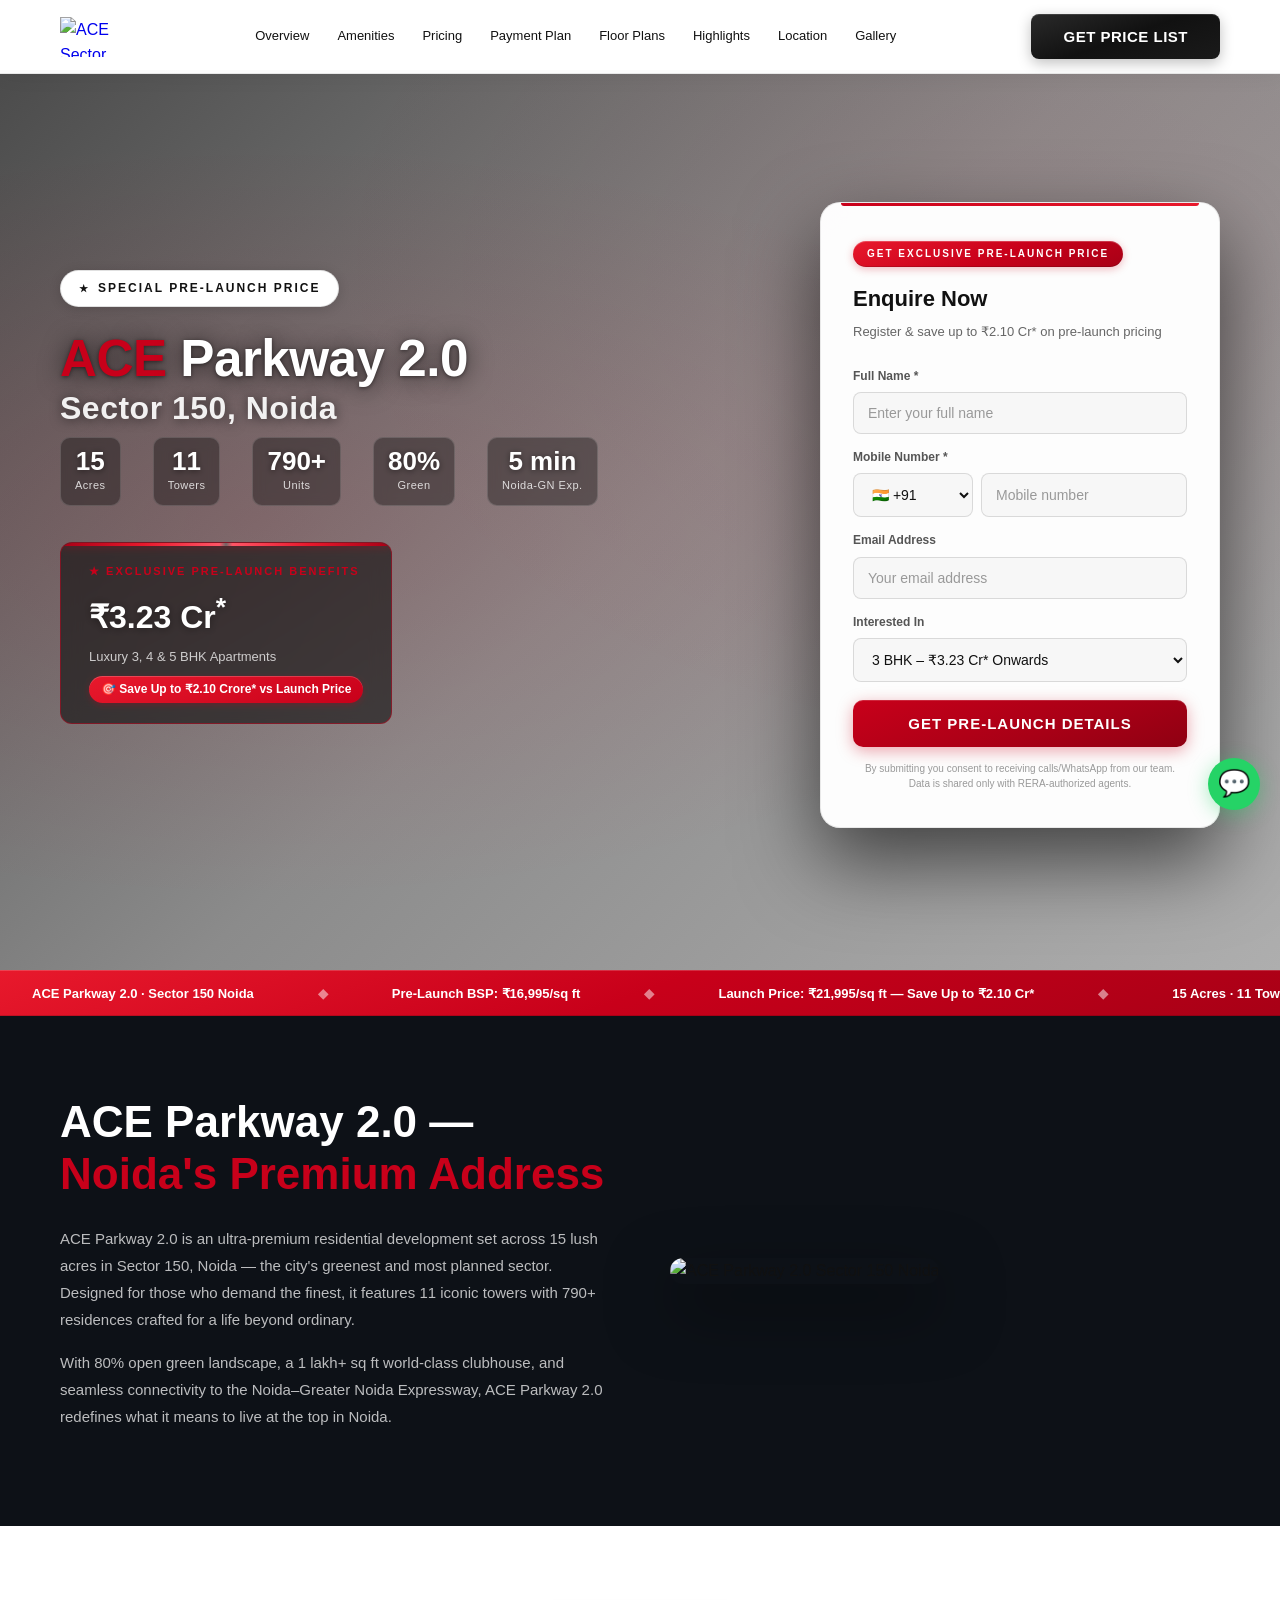
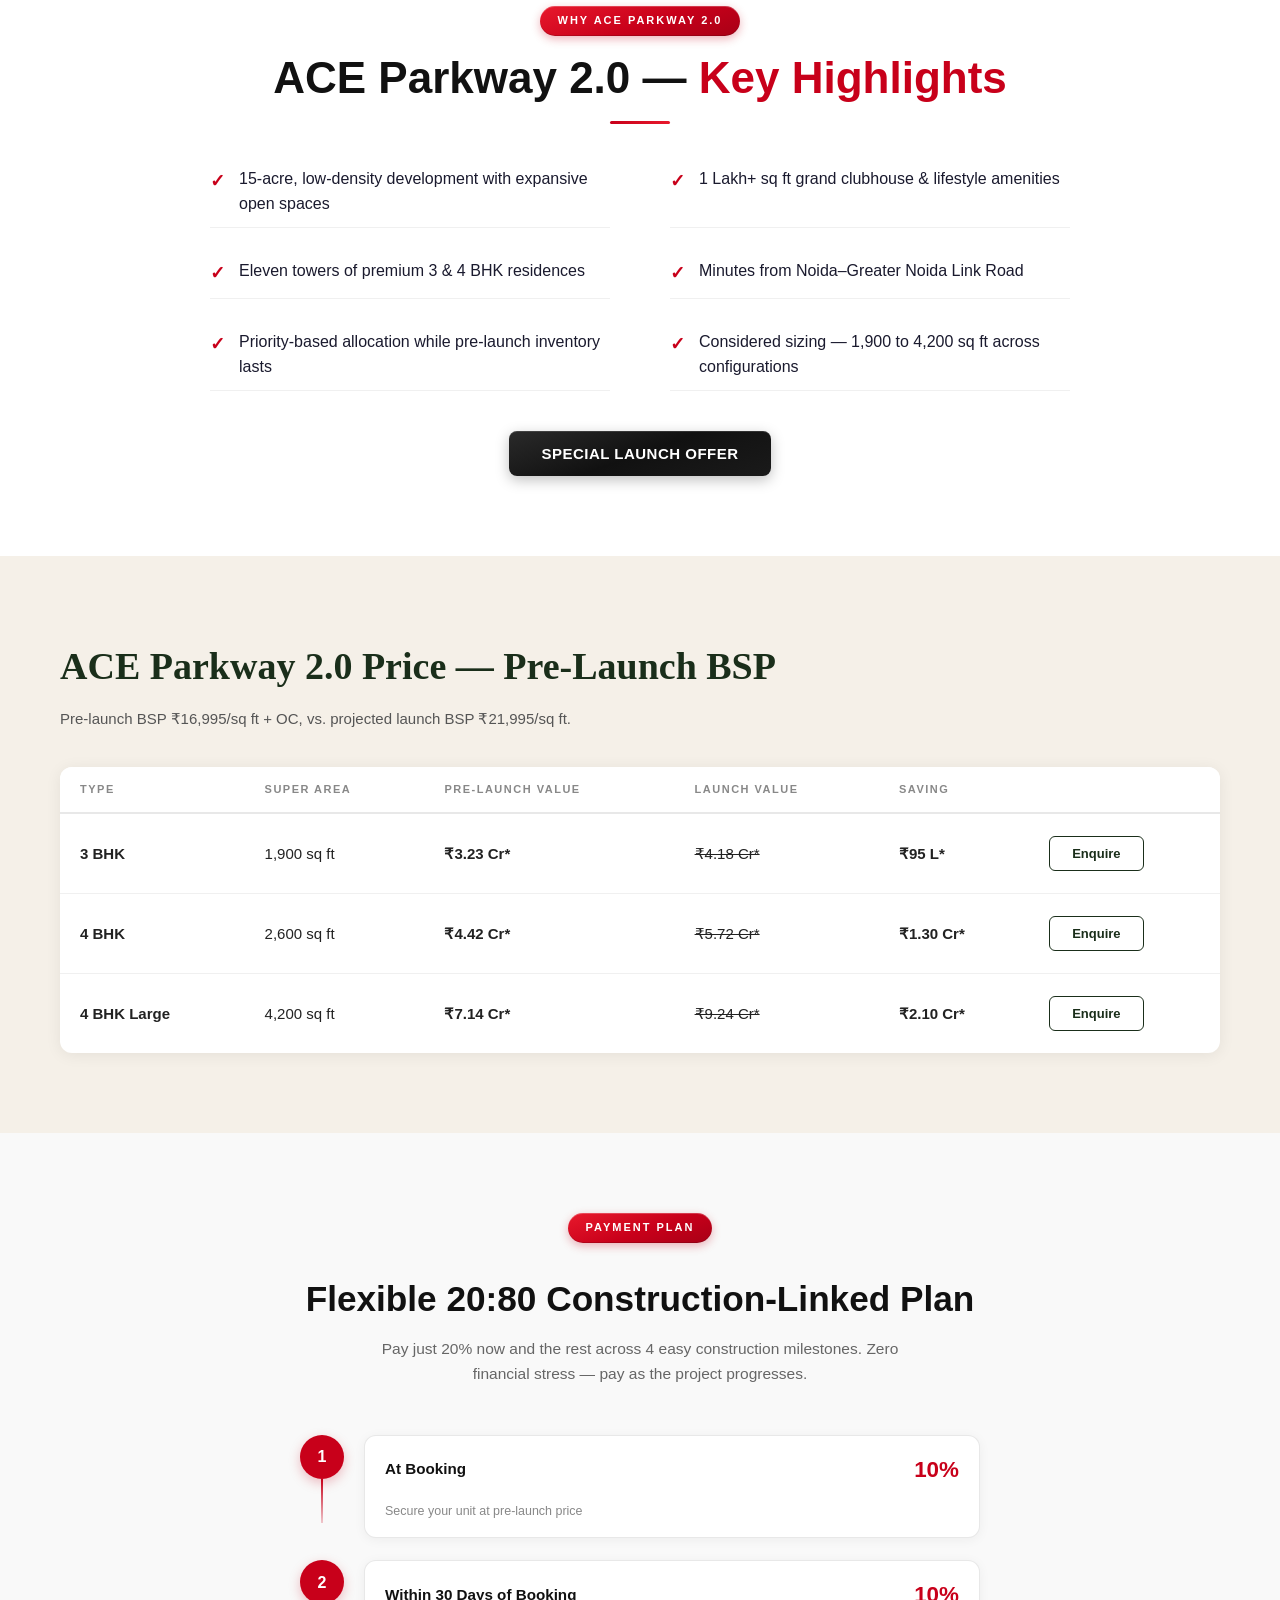
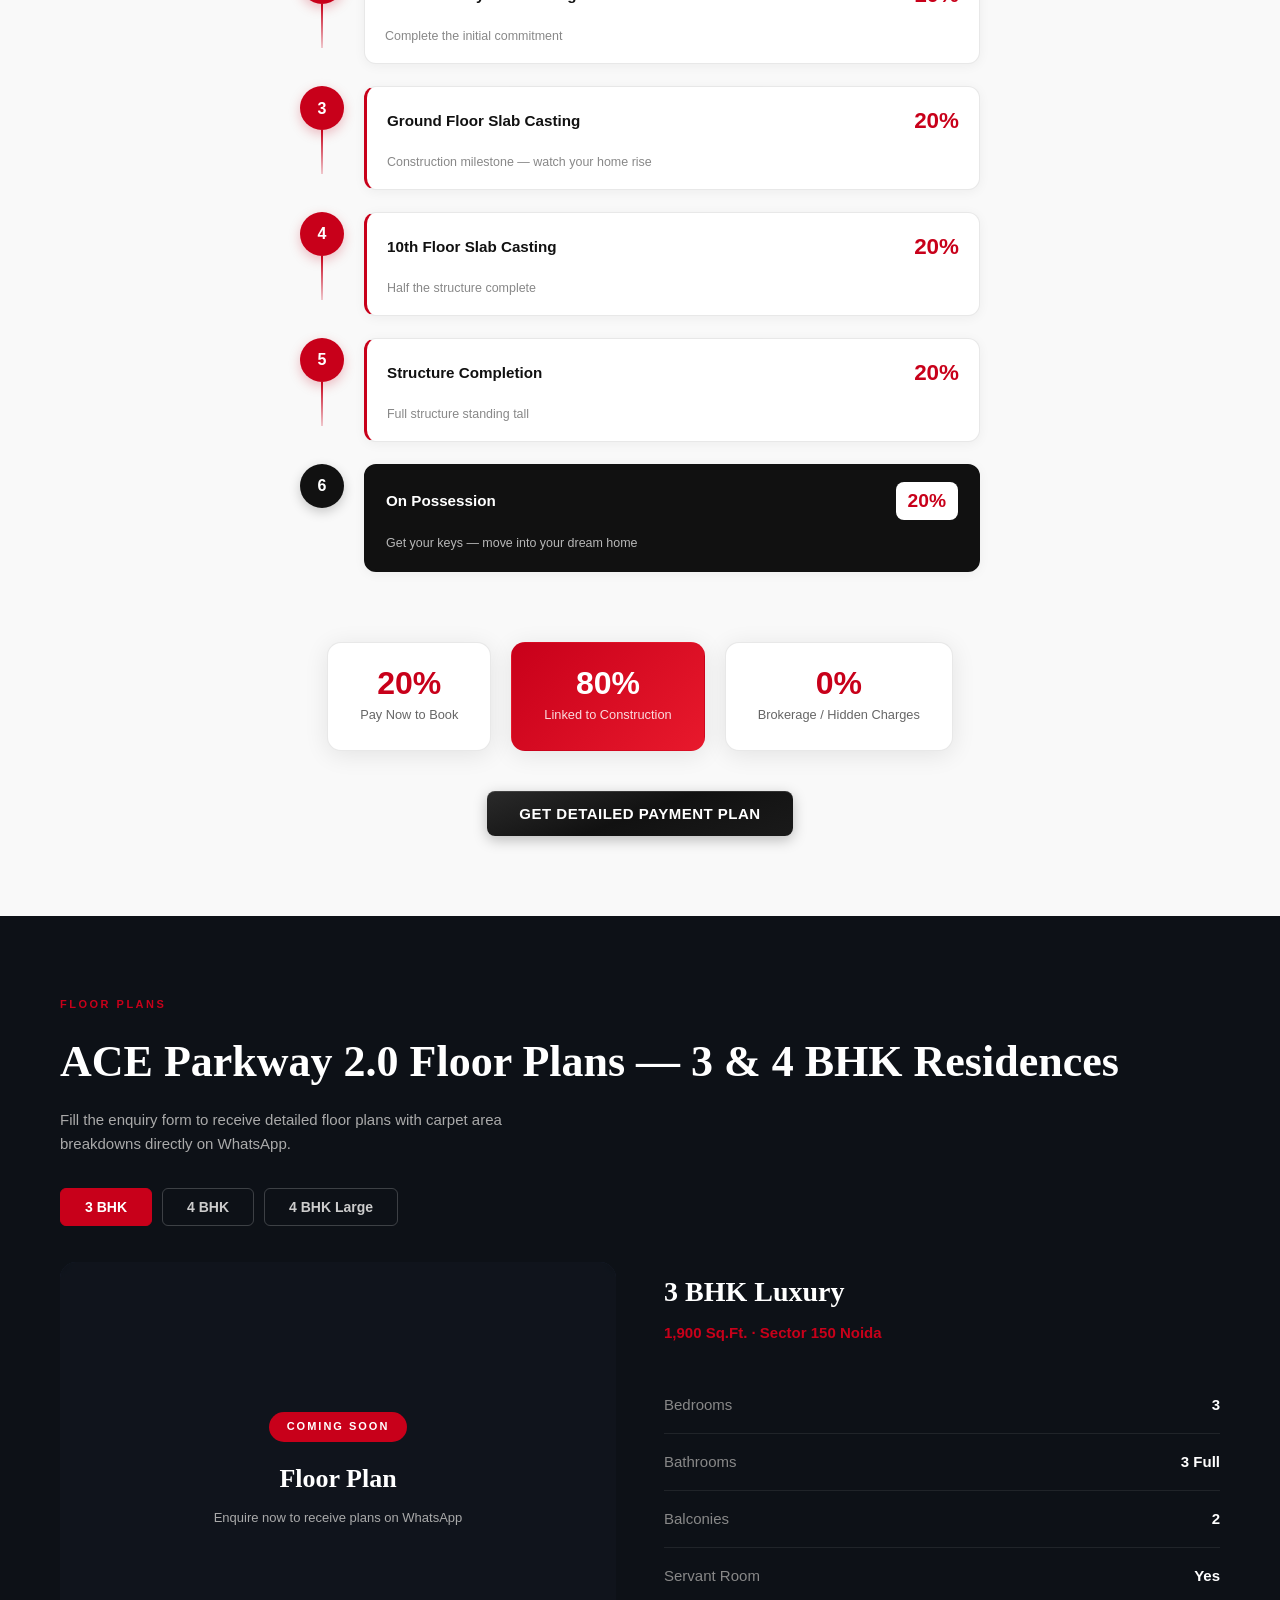
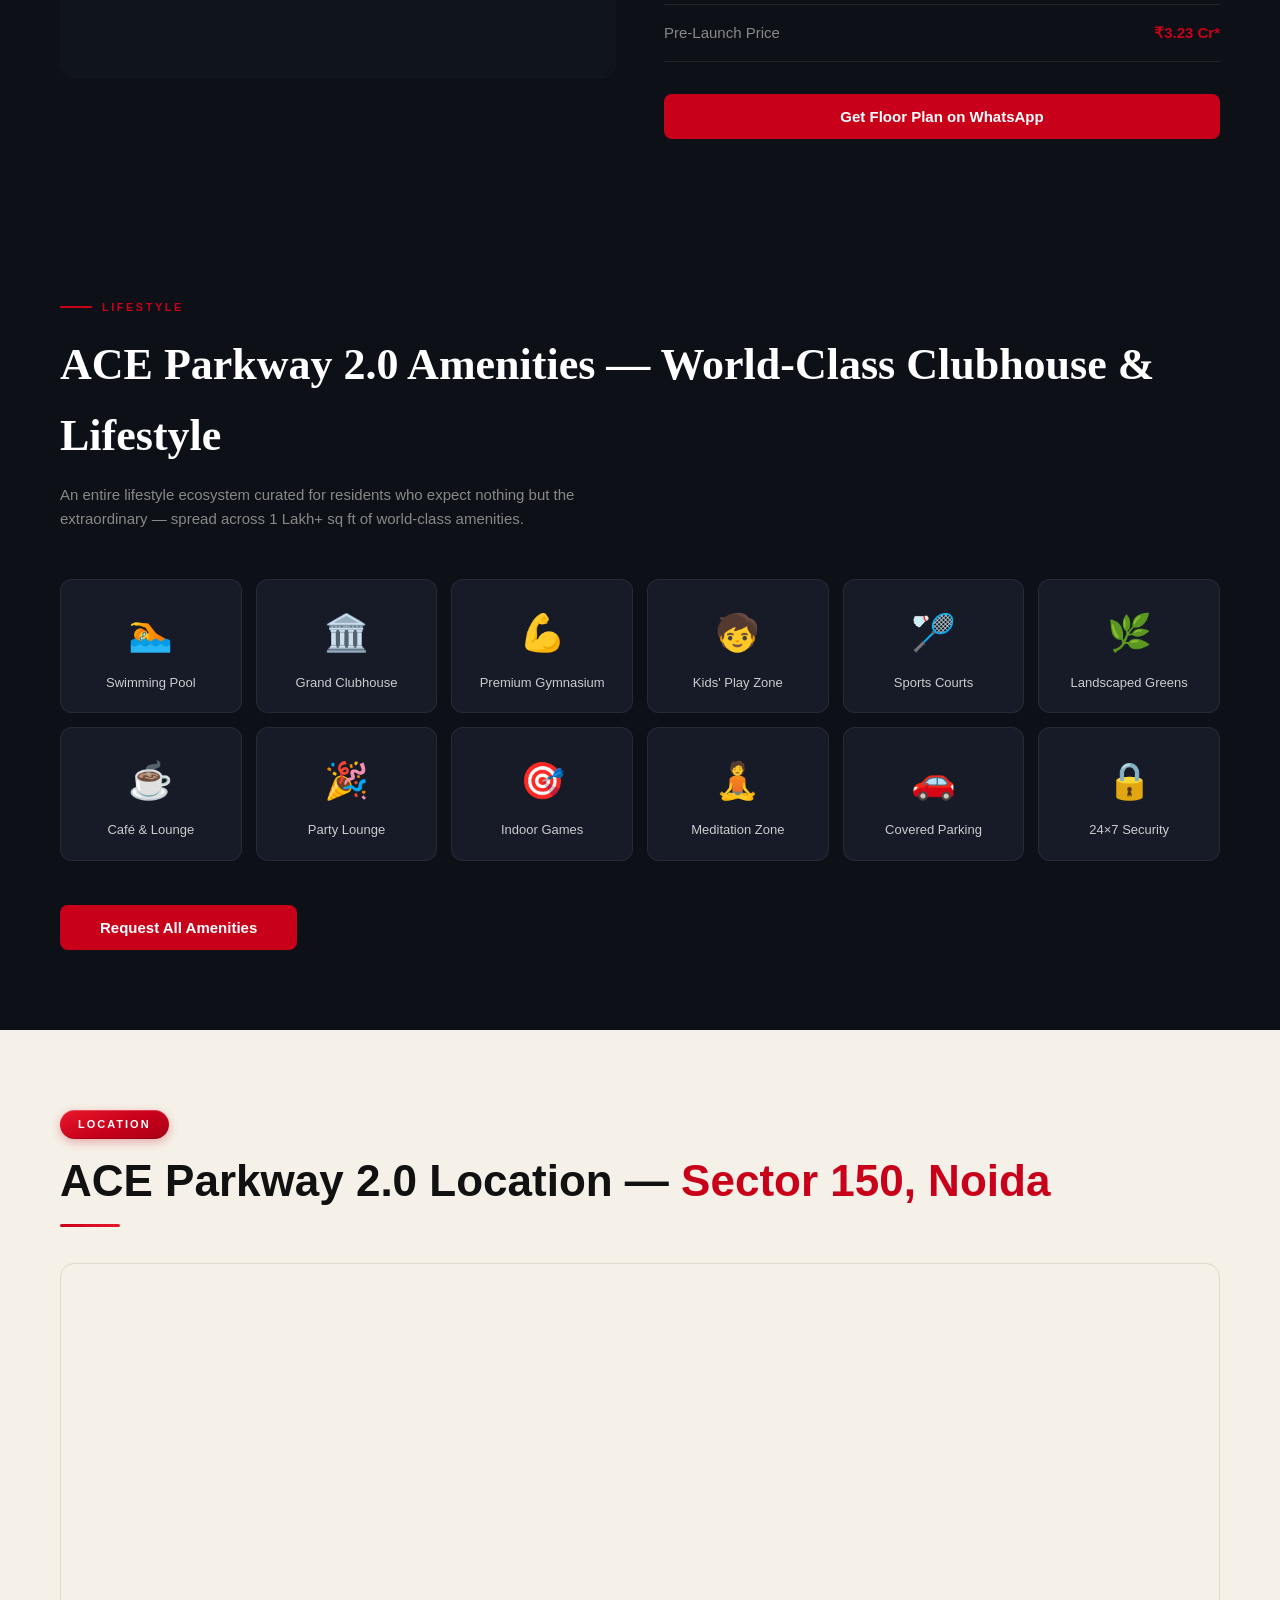
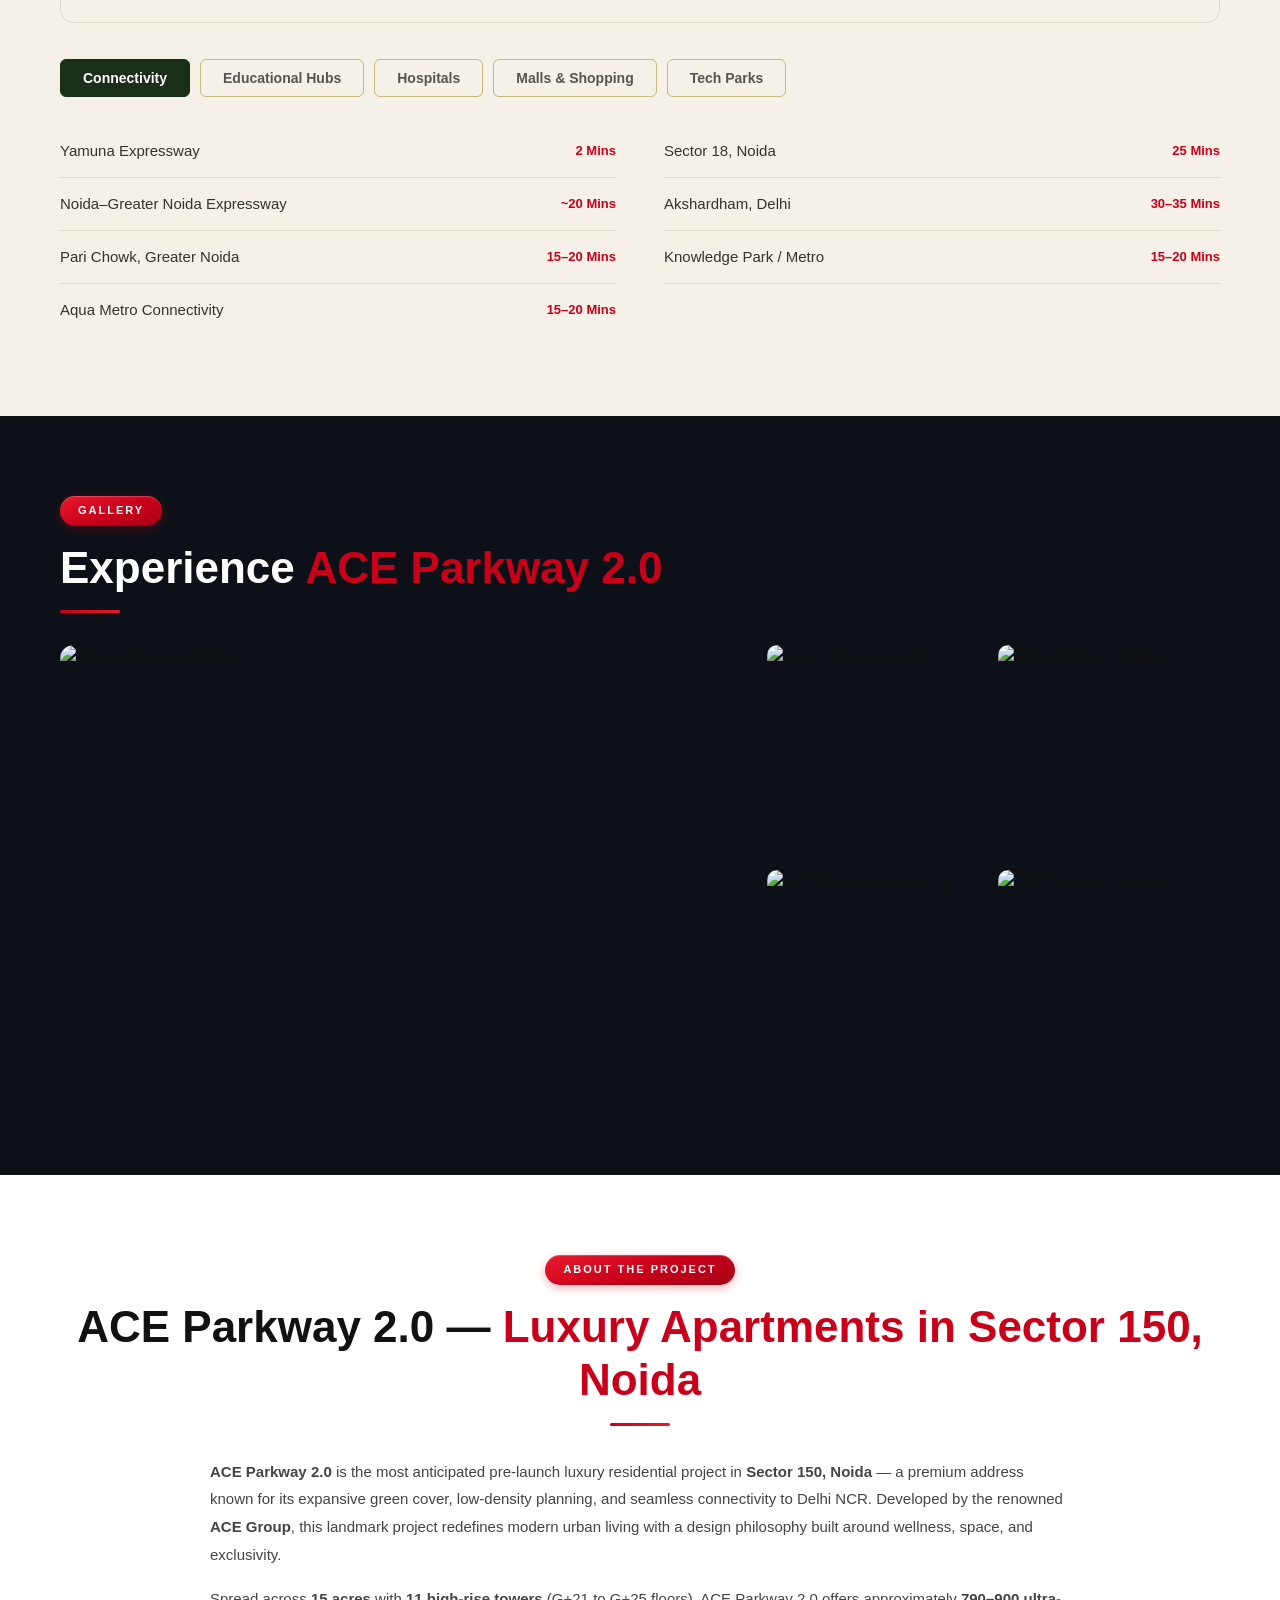
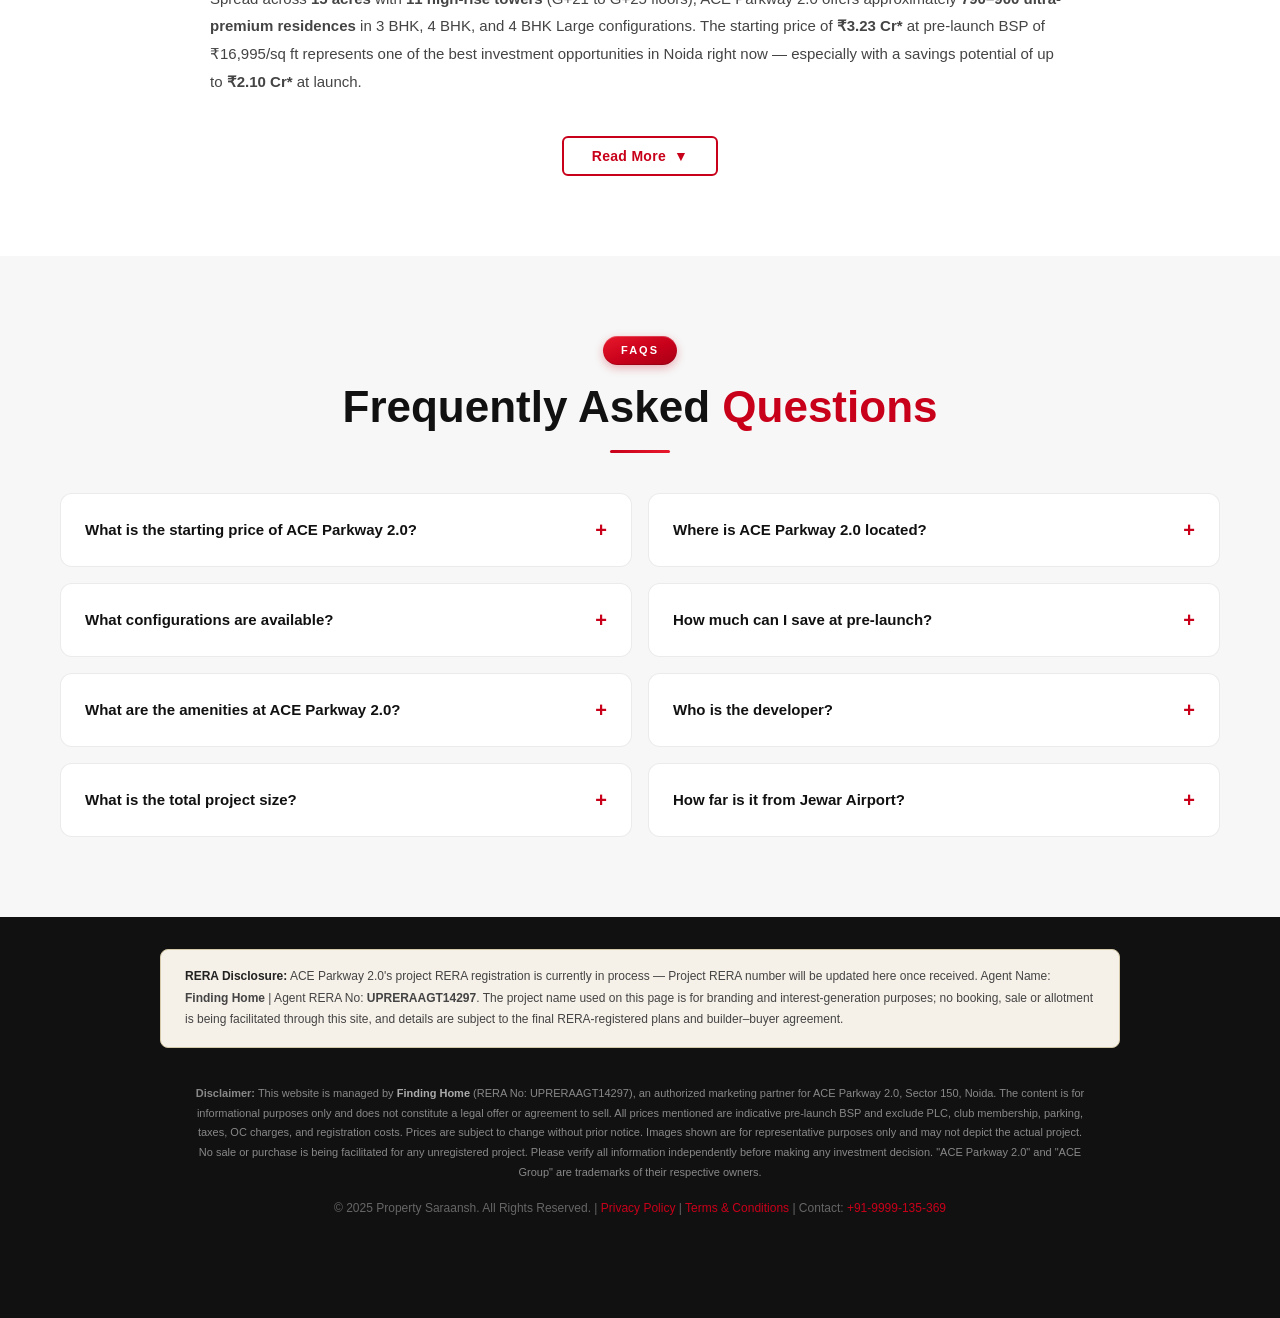
==== index.html @ 5320cb8f "Remove FAQs link from navigation menus" ====
<!DOCTYPE html>
<html lang="en">
<head>
  <meta charset="UTF-8" />
  <meta name="viewport" content="width=device-width, initial-scale=1.0, shrink-to-fit=no" />
  <title>ACE Parkway 2.0 Sector 150 Noida | Luxury 3, 4 BHK from ₹3.23 Cr*</title>
  <meta name="description" content="ACE Parkway 2.0 Sector 150 Noida — Pre-launch luxury 3 & 4 BHK from ₹3.23 Cr*. 15 acres, 11 towers, 1 lakh sq ft clubhouse. Save up to ₹2.10 Cr*. Enquire now." />
  <meta name="keywords" content="ACE Parkway 2.0, ACE Parkway 2.0 Sector 150, ACE Sector 150 Noida, ACE Parkway 2.0 price, luxury apartments Sector 150 Noida, 3 BHK Sector 150, 4 BHK Noida pre-launch" />
  <link rel="canonical" href="https://acegroupnewlaunch.in/" />

  <!-- Open Graph -->
  <meta property="og:type" content="website" />
  <meta property="og:title" content="ACE Parkway 2.0 Sector 150 Noida | Luxury 3, 4 BHK from ₹3.23 Cr*" />
  <meta property="og:description" content="Pre-launch luxury 3 & 4 BHK residences at Sector 150 Noida. 15 acres, 11 towers, 1 lakh sq ft clubhouse. Save up to ₹2.10 Cr*. Book now." />
  <meta property="og:url" content="https://acegroupnewlaunch.in/" />
  <meta property="og:site_name" content="Property Saraansh" />
  <meta property="og:locale" content="en_IN" />

  <!-- Twitter Card -->
  <meta name="twitter:card" content="summary_large_image" />
  <meta name="twitter:title" content="ACE Parkway 2.0 Sector 150 Noida | Luxury 3, 4 BHK from ₹3.23 Cr*" />
    <meta property="og:image" content="https://acegroupnewlaunch.in/ace-hero.jpg.jpg" />
  <meta property="og:image:width" content="1200" />
  <meta property="og:image:height" content="630" />
  <meta name="twitter:image" content="https://acegroupnewlaunch.in/ace-hero.jpg.jpg" />
  <meta name="twitter:description" content="Pre-launch luxury 3 & 4 BHK at Sector 150 Noida. 15 acres, 11 towers, 1 lakh sq ft clubhouse. Save up to ₹2.10 Cr*." />

  <!-- Additional SEO -->
  <meta name="robots" content="index, follow" />
  <meta name="author" content="Property Saraansh" />

  <!-- Google Tag Manager -->
  <script>(function(w,d,s,l,i){w[l]=w[l]||[];w[l].push({'gtm.start':
  new Date().getTime(),event:'gtm.js'});var f=d.getElementsByTagName(s)[0],
  j=d.createElement(s),dl=l!='dataLayer'?'&l='+l:'';j.async=true;j.src=
  'https://www.googletagmanager.com/gtm.js?id='+i+dl;f.parentNode.insertBefore(j,f);
  })(window,document,'script','dataLayer','GTM-5Z34CKXB');</script>
  <!-- End Google Tag Manager -->

  <!-- Google Ads Tag (gtag.js) -->
  <script async src="https://www.googletagmanager.com/gtag/js?id=AW-10828813008"></script>
  <script>
    window.dataLayer = window.dataLayer || [];
    function gtag(){dataLayer.push(arguments);}
    gtag('js', new Date());
    gtag('config', 'AW-10828813008');
  </script>
  <!-- End Google Ads Tag -->

  <!-- Schema Markup -->
  <script type="application/ld+json">
{
  "@context": "https://schema.org",
  "@graph": [
    {
      "@type": "Organization",
      "name": "Property Saraansh",
      "url": "https://propertysaraansh.com",
      "telephone": "+919999135369",
      "logo": {
        "@type": "ImageObject",
        "url": "https://propertysaraansh.com/logo.png"
      }
    },
    {
      "@type": "RealEstateListing",
      "name": "ACE Parkway 2.0 Sector 150 Noida",
      "description": "Ultra-premium pre-launch residential project by ACE Group in Sector 150 Noida. 3, 4 & 5 BHK luxury residences across 15 acres with 11 towers.",
      "url": "/ace-parkway-2-sector-150",
      "address": {
        "@type": "PostalAddress",
        "streetAddress": "Sector 150",
        "addressLocality": "Noida",
        "addressRegion": "Uttar Pradesh",
        "addressCountry": "IN"
      }
    }
  ]
}
</script>

  <style>
    /* ─── RESET & BASE ─────────────────────────────────────────── */
    *, *::before, *::after { box-sizing: border-box; margin: 0; padding: 0; }
    :root {
      --gold: #C8001A;
      --gold-light: #E8192C;
      --gold-pale: #FFE0E3;
      --dark: #111111;
      --dark2: #F5F5F5;
      --dark3: #FFFFFF;
      --white: #FFFFFF;
      --off-white: #FAFAFA;
      --text-gray: #666666;
      --border: rgba(0,0,0,0.09);
      --border-red: rgba(200,0,26,0.22);
      --shadow: 0 4px 24px rgba(0,0,0,0.09);
      --radius: 12px;
      --font-head: 'Poppins', sans-serif;
      --font-body: 'Inter', -apple-system, sans-serif;
      --transition: 0.3s ease;
    }

    html { scroll-behavior: smooth; }

    body {
      font-family: var(--font-body);
      background: #FFFFFF;
      color: #111111;
      line-height: 1.6;
      overflow-x: clip;
      padding-top: 70px;
    }

    /* Google Fonts */
    @import url('https://fonts.googleapis.com/css2?family=Poppins:wght@300;400;500;600;700;800&family=Inter:wght@400;500;600;700&display=swap');

    /* ─── SCROLLBAR ─────────────────────────────────────────────── */
    ::-webkit-scrollbar { width: 6px; }
    ::-webkit-scrollbar-track { background: #f0f0f0; }
    ::-webkit-scrollbar-thumb { background: var(--gold); border-radius: 3px; }

    /* ─── UTILITY ───────────────────────────────────────────────── */
    .container { max-width: 1200px; margin: 0 auto; padding: 0 20px; }
    .section { padding: 80px 0; }
    .section-tag {
      display: inline-block;
      background: linear-gradient(160deg, #E8192C 0%, #C8001A 55%, #a80016 100%);
      color: #ffffff;
      font-size: 11px;
      font-weight: 700;
      letter-spacing: 2px;
      text-transform: uppercase;
      padding: 6px 18px;
      border-radius: 30px;
      margin-bottom: 16px;
      box-shadow: inset 0 1px 0 rgba(255,255,255,0.22), inset 0 -1px 0 rgba(0,0,0,0.15), 0 3px 10px rgba(200,0,26,0.3);
    }
    .section-title {
      font-family: var(--font-head);
      font-size: clamp(28px, 4vw, 44px);
      font-weight: 700;
      color: #111111;
      line-height: 1.2;
      margin-bottom: 12px;
    }
    .section-title span { color: var(--gold); }
    .section-subtitle {
      font-size: 16px;
      color: var(--text-gray);
      max-width: 600px;
      line-height: 1.7;
    }
    .gold-line {
      width: 60px; height: 3px;
      background: linear-gradient(90deg, var(--gold), var(--gold-light));
      border-radius: 2px;
      margin: 16px 0 32px;
    }
    .btn-primary {
      display: inline-block;
      background: linear-gradient(160deg, #2a2a2a 0%, #111111 50%, #1a1a1a 100%);
      color: #ffffff;
      font-weight: 700;
      font-size: 15px;
      padding: 14px 32px;
      border-radius: 8px;
      border: none;
      cursor: pointer;
      text-decoration: none;
      transition: var(--transition);
      letter-spacing: 0.5px;
      text-transform: uppercase;
      box-shadow: inset 0 1px 0 rgba(255,255,255,0.12), 0 4px 14px rgba(0,0,0,0.25);
    }
    .btn-primary:hover { transform: translateY(-2px); box-shadow: inset 0 1px 0 rgba(255,255,255,0.18), 0 8px 24px rgba(0,0,0,0.35); }
    .btn-outline {
      display: inline-block;
      background: transparent;
      color: #C8001A;
      font-weight: 600;
      font-size: 14px;
      padding: 12px 28px;
      border-radius: 8px;
      border: 1.5px solid #C8001A;
      cursor: pointer;
      text-decoration: none;
      transition: var(--transition);
      letter-spacing: 0.5px;
    }
    .btn-outline:hover { background: #C8001A; color: #ffffff; }

    /* ─── STICKY HEADER ─────────────────────────────────────────── */
    .header {
      position: fixed;
      top: 0;
      left: 0;
      right: 0;
      z-index: 1100;
      background: rgba(255,255,255,0.98);
      border-bottom: 1px solid rgba(0,0,0,0.08);
      box-shadow: 0 2px 20px rgba(0,0,0,0.06);
      padding: 14px 0;
      transition: var(--transition);
    }
    .header .container {
      display: flex;
      justify-content: space-between;
      align-items: center;
      gap: 16px;
    }
    .logo {
      display: flex;
      align-items: center;
      gap: 12px;
      text-decoration: none;
    }
    .logo-ace-img {
      height: 42px;
      width: auto;
      display: block;
      filter: none;
      transition: opacity var(--transition);
    }
    .logo-ace-img:hover { opacity: 0.85; }
    .logo-divider {
      width: 1px;
      height: 34px;
      background: rgba(255,255,255,0.15);
    }
    .logo-text { line-height: 1.2; }
    .logo-text strong { font-size: 13px; color: var(--white); display: block; }
    .logo-text span { font-size: 10px; color: var(--gold); letter-spacing: 0.8px; }

    .nav { display: flex; gap: 4px; align-items: center; }
    .nav a {
      color: #111;
      text-decoration: none;
      font-size: 13px;
      font-weight: 500;
      padding: 6px 12px;
      border-radius: 6px;
      transition: var(--transition);
    }
    .nav a:hover { color: #C8001A; background: rgba(200,0,26,0.07); }

    .header-cta {
      display: flex;
      gap: 10px;
      align-items: center;
    }

    /* ─── HERO SECTION ──────────────────────────────────────────── */
    .hero {
      position: relative;
      min-height: 100vh;
      display: flex;
      align-items: center;
      overflow: hidden;
      background: var(--dark2);
    }
    .hero-bg {
      position: absolute;
      inset: 0;
      background:
        linear-gradient(135deg, rgba(10,10,10,0.72) 0%, rgba(10,10,10,0.45) 50%, rgba(10,10,10,0.30) 100%),
        url(https://www.acegroupnewlaunch.in/hero.webp) center top/cover no-repeat;
    }
    .hero-bg::after {
      content: '';
      position: absolute;
      inset: 0;
      background:
        radial-gradient(ellipse at 20% 50%, rgba(200,0,26,0.12) 0%, transparent 60%),
        radial-gradient(ellipse at 80% 20%, rgba(200,0,26,0.06) 0%, transparent 50%);
    }

    @media (max-width: 768px) {
      .hero-bg {
        background-position: center 35% !important;
        background-size: cover !important;
      }
    }

    .hero-content {
      position: relative;
      z-index: 2;
      width: 100%;
      padding: 50px 0 60px;
    }
    .hero-content .container {
      display: grid;
      grid-template-columns: 1fr 400px;
      gap: 60px;
      align-items: center;
    }
    .hero-badge {
      display: inline-flex;
      align-items: center;
      gap: 8px;
      background: #ffffff;
      border: 1px solid rgba(0,0,0,0.12);
      color: #111111;
      font-size: 12px;
      font-weight: 700;
      letter-spacing: 2px;
      text-transform: uppercase;
      padding: 8px 18px;
      border-radius: 30px;
      margin-bottom: 24px;
      animation: fadeInDown 0.8s ease;
      box-shadow: 0 2px 12px rgba(0,0,0,0.15);
    }
    .hero-badge::before { content: '★'; font-size: 10px; }
    .hero-title {
      font-family: var(--font-head);
      font-size: clamp(32px, 4vw, 56px);
      font-weight: 800;
      line-height: 1.08;
      color: var(--white);
      margin-bottom: 12px;
      animation: fadeInDown 0.9s ease;
      text-shadow: 0 2px 24px rgba(0,0,0,0.7), 0 1px 4px rgba(0,0,0,0.5);
      letter-spacing: -0.5px;
    }
    .hero-title .ace { color: var(--gold); }
    .hero-title .location-line {
      font-size: clamp(20px, 3vw, 32px);
      font-weight: 600;
      color: rgba(255,255,255,0.92);
      display: block;
      margin-top: 4px;
      letter-spacing: 0.5px;
      text-shadow: 0 1px 12px rgba(0,0,0,0.6);
    }
    .hero-subtitle-line {
      font-family: var(--font-head);
      font-size: clamp(16px, 2.5vw, 22px);
      color: var(--gold-light);
      font-style: italic;
      margin-bottom: 24px;
      animation: fadeIn 1s ease;
    }
    .hero-tagline {
      font-size: 14px;
      color: #999;
      margin-bottom: 32px;
      max-width: 540px;
      line-height: 1.7;
      animation: fadeIn 1.1s ease;
    }
    .hero-stats {
      display: flex;
      gap: 32px;
      margin-bottom: 36px;
      flex-wrap: wrap;
      animation: fadeInUp 1.2s ease;
    }
    .hero-stat {
      text-align: center;
      background: rgba(0,0,0,0.35);
      border: 1px solid rgba(255,255,255,0.15);
      border-radius: 10px;
      padding: 10px 14px;
      backdrop-filter: blur(6px);
    }
    .hero-stat strong {
      display: block;
      font-size: 26px;
      font-weight: 800;
      color: #ffffff;
      line-height: 1;
      text-shadow: 0 1px 6px rgba(0,0,0,0.5);
    }
    .hero-stat span {
      font-size: 11px;
      color: rgba(255,255,255,0.80);
      letter-spacing: 0.5px;
      margin-top: 3px;
      display: block;
    }
    .hero-stat-divider { display: none; }

    .hero-price-box {
      background: rgba(0,0,0,0.55);
      border: 1px solid rgba(200,0,26,0.5);
      position: relative;
      overflow: hidden;
      border-radius: 12px;
      padding: 20px 28px;
      margin-bottom: 28px;
      animation: fadeIn 1.3s ease;
      backdrop-filter: blur(10px);
      width: fit-content;
      display: inline-block;
    }
    .hero-price-box::before {
      content: '';
      position: absolute;
      top: 0; left: 0; right: 0;
      height: 3px;
      background: linear-gradient(90deg,
        #a80016 0%,
        #E8192C 25%,
        #ff5566 48%,
        #ffffff44 50%,
        #ff5566 52%,
        #E8192C 75%,
        #a80016 100%);
      box-shadow: 0 0 8px rgba(200,0,26,0.6);
    }
    .hero-price-box .label {
      font-size: 11px;
      color: #C8001A;
      letter-spacing: 2px;
      text-transform: uppercase;
      font-weight: 700;
      display: block;
      margin-bottom: 6px;
    }
    .hero-price-box .price { font-size: 32px; font-weight: 800; color: #ffffff; text-shadow: 0 1px 8px rgba(0,0,0,0.4); }
    .hero-price-box .price-sub { font-size: 13px; color: rgba(255,255,255,0.75); margin-top: 4px; }
    .hero-price-box .saving {
      display: inline-block;
      background: linear-gradient(160deg, #E8192C, #C8001A);
      color: #ffffff;
      font-size: 12px;
      font-weight: 700;
      padding: 4px 12px;
      border-radius: 20px;
      margin-top: 8px;
      box-shadow: inset 0 1px 0 rgba(255,255,255,0.2), 0 2px 6px rgba(200,0,26,0.3);
    }
    .hero-cta-row { display: flex; gap: 12px; flex-wrap: wrap; animation: fadeInUp 1.4s ease; }

    /* ─── HERO FORM ─────────────────────────────────────────────── */
    .hero-form-card {
      background: rgba(255,255,255,0.98);
      border: 1px solid rgba(0,0,0,0.08);
      border-radius: 20px;
      padding: 36px 32px;
      position: relative;
      backdrop-filter: blur(20px);
      box-shadow: 0 32px 80px rgba(0,0,0,0.6);
      animation: fadeInRight 1s ease;
    }
    .hero-form-card::before {
      content: '';
      position: absolute;
      top: 0; left: 20px; right: 20px;
      height: 3px;
      background: linear-gradient(90deg, var(--gold), var(--gold-light));
      border-radius: 0 0 4px 4px;
    }
    .form-head-tag {
      background: linear-gradient(160deg, #E8192C 0%, #C8001A 55%, #a80016 100%);
      color: #ffffff;
      font-size: 10px;
      font-weight: 800;
      letter-spacing: 2px;
      text-transform: uppercase;
      padding: 5px 14px;
      border-radius: 20px;
      display: inline-block;
      margin-bottom: 14px;
      box-shadow: inset 0 1px 0 rgba(255,255,255,0.22), inset 0 -1px 0 rgba(0,0,0,0.15), 0 2px 8px rgba(200,0,26,0.28);
    }
    .form-title {
      font-family: var(--font-head);
      font-size: 22px;
      font-weight: 700;
      color: #111;
      margin-bottom: 6px;
    }
    .form-sub { font-size: 13px; color: #666; margin-bottom: 24px; }
    .form-row { margin-bottom: 14px; }
    .form-row label { font-size: 12px; color: #555; font-weight: 600; margin-bottom: 6px; display: block; }
    .form-row input,
    .form-row select,
    .form-row textarea {
      width: 100%;
      background: #F7F7F7;
      border: 1px solid rgba(0,0,0,0.12);
      border-radius: 8px;
      padding: 12px 14px;
      color: #111111;
      font-size: 14px;
      font-family: var(--font-body);
      outline: none;
      transition: var(--transition);
    }
    .form-row input:focus,
    .form-row select:focus { border-color: #C8001A; background: #fff; outline: none; box-shadow: 0 0 0 3px rgba(200,0,26,0.08); }
    .form-row input::placeholder { color: #999; }
    .form-row select option { background: #fff; color: #111111; }
    .phone-row { display: flex; gap: 8px; }
    .phone-row select { width: 120px; flex-shrink: 0; }
    .phone-row input { flex: 1; }
    .form-submit {
      width: 100%;
      background: linear-gradient(160deg, #C8001A 0%, #a80016 60%, #8f0012 100%);
      color: #ffffff;
      font-weight: 800;
      font-size: 15px;
      padding: 15px;
      border-radius: 10px;
      border: none;
      cursor: pointer;
      transition: var(--transition);
      text-transform: uppercase;
      letter-spacing: 1px;
      margin-top: 4px;
      box-shadow: inset 0 1px 0 rgba(255,255,255,0.15), 0 4px 16px rgba(200,0,26,0.35);
    }
    .form-submit:hover { transform: translateY(-2px); box-shadow: inset 0 1px 0 rgba(255,255,255,0.2), 0 8px 24px rgba(200,0,26,0.5); }
    .form-perks {
      display: flex;
      justify-content: space-around;
      margin-top: 18px;
      gap: 8px;
    }
    .form-perk {
      text-align: center;
      font-size: 11px;
      color: #666;
    }
    .form-perk span { display: block; font-size: 18px; margin-bottom: 4px; }
    .form-disclaimer { font-size: 10px; color: #999; margin-top: 14px; line-height: 1.5; text-align: center; }

    /* ─── SCROLLING TICKER ─────────────────────────────────────── */
    .ticker-bar {
      background: linear-gradient(160deg, #E8192C 0%, #C8001A 50%, #a80016 100%);
      padding: 10px 0;
      overflow: hidden;
      white-space: nowrap;
      box-shadow: inset 0 1px 0 rgba(255,255,255,0.18), inset 0 -1px 0 rgba(0,0,0,0.15), 0 2px 12px rgba(200,0,26,0.25);
    }
    .ticker-inner {
      display: inline-flex;
      animation: ticker 28s linear infinite;
    }
    .ticker-inner span {
      color: #ffffff;
      font-weight: 700;
      font-size: 13px;
      padding: 0 32px;
    }
    .ticker-dot { opacity: 0.5; }
    @keyframes ticker { from { transform: translateX(0); } to { transform: translateX(-50%); } }

    /* ─── SEO CONTENT SECTION ─────────────────────────────────── */
    .seo-content-section { background: #fff; }
    .seo-content-wrap { max-width: 860px; margin: 0 auto; }
    .seo-text p {
      color: #444;
      font-size: 15px;
      line-height: 1.85;
      margin-bottom: 16px;
    }
    .seo-text h3 {
      font-size: 18px;
      font-weight: 700;
      color: #111;
      margin: 28px 0 10px;
    }
    .seo-text ul li { color: #444; font-size: 15px; }
    .seo-extra {
      max-height: 0;
      overflow: hidden;
      transition: max-height 0.6s ease;
    }
    .seo-extra.expanded { max-height: 2000px; }
    .seo-read-more-btn {
      display: inline-flex;
      align-items: center;
      gap: 8px;
      background: transparent;
      border: 2px solid #C8001A;
      color: #C8001A;
      font-size: 14px;
      font-weight: 600;
      padding: 10px 28px;
      border-radius: 6px;
      cursor: pointer;
      transition: all 0.3s ease;
      letter-spacing: 0.3px;
    }
    .seo-read-more-btn:hover {
      background: #C8001A;
      color: #fff;
    }

    .faqs { background: #F7F7F7; }
    .faqs-grid {
      display: grid;
      grid-template-columns: 1fr 1fr;
      gap: 16px;
      margin-top: 40px;
    }
    .faq-item {
      background: #FFFFFF;
      border: 1px solid rgba(0,0,0,0.08);
      border-radius: 12px;
      overflow: hidden;
    }
    .faq-q {
      padding: 20px 24px;
      font-size: 15px;
      font-weight: 600;
      color: #111;
      cursor: pointer;
      display: flex;
      justify-content: space-between;
      align-items: center;
      gap: 12px;
      transition: var(--transition);
      user-select: none;
    }
    .faq-q:hover { color: var(--gold); }
    .faq-q .faq-arrow {
      font-size: 20px;
      color: var(--gold);
      transition: var(--transition);
      flex-shrink: 0;
    }
    .faq-item.active .faq-arrow { transform: rotate(45deg); }
    .faq-a {
      padding: 0 24px;
      max-height: 0;
      overflow: hidden;
      transition: all 0.35s ease;
      font-size: 14px;
      color: #555;
      line-height: 1.7;
    }
    .faq-item.active .faq-a { max-height: 200px; padding: 0 24px 20px; }

    footer {
      background: #111111;
      border-top: none;
      padding: 32px 0 100px;
    }
    footer .container {
      display: flex;
      flex-direction: column;
      align-items: center;
      gap: 16px;
      text-align: center;
    }
    .footer-disclaimer {
      font-size: 11px;
      color: #888;
      line-height: 1.8;
      max-width: 900px;
    }
    .footer-bottom {
      font-size: 12px;
      color: #666;
    }
    .footer-bottom a { color: var(--gold); text-decoration: none; }

    /* ─── STICKY BOTTOM BAR — Mobile only ──────────────────────── */
    .sticky-bar {
      display: none; /* hidden on desktop */
      position: fixed;
      bottom: 0;
      left: 0;
      right: 0;
      z-index: 999;
      background: rgba(255,255,255,0.98);
      border-top: 1px solid rgba(0,0,0,0.1);
      box-shadow: 0 -4px 20px rgba(0,0,0,0.08);
      backdrop-filter: blur(20px);
      padding: 10px 16px;
    }
    .sticky-bar-inner {
      display: flex;
      align-items: center;
      justify-content: center;
      gap: 10px;
      max-width: 600px;
      margin: 0 auto;
    }
    .sticky-btn {
      display: flex;
      align-items: center;
      justify-content: center;
      gap: 8px;
      padding: 13px 20px;
      border-radius: 8px;
      font-weight: 700;
      font-size: 14px;
      text-decoration: none;
      border: none;
      cursor: pointer;
      transition: var(--transition);
      flex: 1;
    }
    .sticky-call { background: #111111; color: #fff; border: none; box-shadow: inset 0 1px 0 rgba(255,255,255,0.1), 0 2px 8px rgba(0,0,0,0.2); }
    .sticky-enquire { background: linear-gradient(160deg, #C8001A, #a80016); color: #fff; box-shadow: 0 2px 12px rgba(200,0,26,0.3); }
    .sticky-btn:hover { transform: translateY(-1px); }

    /* ─── FLOATING WHATSAPP ─────────────────────────────────────── */
    .float-wa {
      position: fixed;
      right: 20px;
      bottom: 90px;
      z-index: 998;
      width: 52px; height: 52px;
      background: #25D366;
      border-radius: 50%;
      display: flex;
      align-items: center;
      justify-content: center;
      font-size: 26px;
      text-decoration: none;
      box-shadow: 0 4px 20px rgba(37,211,102,0.4);
      animation: pulse 2.5s infinite;
    }
    @keyframes pulse {
      0%, 100% { box-shadow: 0 4px 20px rgba(37,211,102,0.4); }
      50% { box-shadow: 0 4px 32px rgba(37,211,102,0.7); }
    }

    /* ─── MODAL ─────────────────────────────────────────────────── */
    .modal-overlay {
      display: none;
      position: fixed;
      inset: 0;
      z-index: 2000;
      background: rgba(0,0,0,0.8);
      backdrop-filter: blur(8px);
      align-items: center;
      justify-content: center;
      padding: 20px;
    }
    .modal-overlay.active { display: flex; }
    .modal-box {
      background: #FFFFFF;
      border: 1px solid rgba(0,0,0,0.1);
      border-radius: 20px;
      padding: 40px 36px;
      max-width: 440px;
      width: 100%;
      position: relative;
    }
    .modal-close {
      position: absolute;
      top: 16px; right: 16px;
      width: 32px; height: 32px;
      border: 1px solid rgba(0,0,0,0.15);
      background: transparent;
      border-radius: 50%;
      color: #888;
      cursor: pointer;
      font-size: 16px;
      display: flex;
      align-items: center;
      justify-content: center;
      transition: var(--transition);
    }
    .modal-close:hover { color: #111; border-color: #C8001A; }

    /* ─── SUCCESS STATE ─────────────────────────────────────────── */
    .form-success {
      display: none;
      text-align: center;
      padding: 20px;
    }
    .form-success .success-icon { font-size: 48px; margin-bottom: 16px; }
    .form-success h3 { font-family: var(--font-head); font-size: 22px; color: #C8001A; margin-bottom: 8px; }
    .form-success p { font-size: 14px; color: #666; }

    /* ─── ANIMATIONS ─────────────────────────────────────────────── */
    @keyframes fadeIn { from { opacity: 0; } to { opacity: 1; } }
    @keyframes fadeInDown { from { opacity: 0; transform: translateY(-20px); } to { opacity: 1; transform: translateY(0); } }
    @keyframes fadeInUp { from { opacity: 0; transform: translateY(20px); } to { opacity: 1; transform: translateY(0); } }
    @keyframes fadeInRight { from { opacity: 0; transform: translateX(30px); } to { opacity: 1; transform: translateX(0); } }

    .scroll-reveal { opacity: 1; transform: translateY(0); transition: opacity 0.6s ease, transform 0.6s ease; }
    .scroll-reveal.visible { opacity: 1; transform: translateY(0); }

    /* ─── RESPONSIVE ─────────────────────────────────────────────── */

    /* ═══════════════════════════════════════════════════════════
       RESPONSIVE — TABLET (≤ 992px)
    ═══════════════════════════════════════════════════════════ */
    @media (max-width: 992px) {

      /* HEADER */
      .nav { display: none; }
      .hamburger { display: flex !important; }
      .header .container { gap: 12px; }

      /* HERO */
      .hero-content .container {
        grid-template-columns: 1fr;
        gap: 40px;
      }
      .hero-form-card { max-width: 100%; }
      .hero-title { font-size: 36px; }
      .hero-stats { gap: 16px; }

      /* SECTIONS */
      .faqs-grid { grid-template-columns: 1fr; }
    }

    /* ═══════════════════════════════════════════════════════════
       RESPONSIVE — MOBILE (≤ 600px)
    ═══════════════════════════════════════════════════════════ */
    @media (max-width: 600px) {

      /* HEADER — hide Get Price List button */
      .header-btn { display: none !important; }
      .header .container { padding: 0 14px; }
      .logo-ace-img { height: 32px !important; }

      /* SECTIONS */
      .section { padding: 48px 0; }
      .container { padding: 0 16px; }

      /* HERO */
      .hero-content { padding: 20px 0 40px; }
      .hero-title { font-size: 28px; }
      .hero-subtitle-line { font-size: 15px; }
      .hero-tagline { font-size: 13px; }
      .hero-stats { gap: 12px; flex-wrap: wrap; }
      .hero-stat strong { font-size: 20px; }
      .hero-stat span { font-size: 11px; }
      .hero-stat-divider { display: none; }
      .hero-price-box { padding: 14px 16px; }
      .hero-price-box .price { font-size: 24px; }
      .hero-cta-row { flex-direction: column; gap: 10px; }
      .hero-cta-row .btn-primary,
      .hero-cta-row .btn-outline { width: 100%; text-align: center; }

      /* HERO FORM */
      .hero-form-card { padding: 24px 18px; border-radius: 14px; }
      .form-title { font-size: 18px; }
      .phone-row { flex-direction: row; }
      .phone-row select { width: 100px; }
      .form-perks { gap: 4px; }
      .form-perk { font-size: 10px; }

      /* SECTION TITLES */
      .section-title { font-size: 24px; }
      .section-subtitle { font-size: 14px; }

      /* FAQs */
      .faq-q { font-size: 14px; padding: 16px 18px; }

      /* FOOTER */
      footer { padding-bottom: 90px; }

      /* STICKY BAR — mobile only, already display:block */
      .sticky-bar { display: block; }
      .sticky-btn { font-size: 13px; padding: 12px 10px; }

      /* MODAL */
      .modal-box { padding: 28px 18px; }
      .modal-close { top: 12px; right: 12px; }

      /* FLOAT WA */
      .float-wa { right: 14px; bottom: 80px; width: 46px; height: 46px; font-size: 22px; }
    }

    /* ═══════════════════════════════════════════════════════════
       RESPONSIVE — SMALL MOBILE (≤ 380px)
    ═══════════════════════════════════════════════════════════ */
    @media (max-width: 380px) {
      .hero-title { font-size: 24px; }
      .hero-stats { gap: 8px; }
      .hero-stat strong { font-size: 18px; }
    }

    /* ─── MOBILE MENU ───────────────────────────────────────────── */
    .hamburger {
      display: none;
      flex-direction: column;
      justify-content: center;
      gap: 5px;
      cursor: pointer;
      padding: 8px 10px;
      border: 1.5px solid rgba(0,0,0,0.15);
      background: #fff;
      border-radius: 8px;
      transition: var(--transition);
      min-width: 44px;
      min-height: 44px;
      box-shadow: 0 1px 4px rgba(0,0,0,0.08);
      touch-action: manipulation;
      -webkit-tap-highlight-color: transparent;
      position: relative;
      z-index: 1001;
      pointer-events: auto !important;
      cursor: pointer;
    }
    .hamburger:hover { background: #f9f0f0; border-color: #C8001A; }
    .hamburger span {
      display: block;
      width: 22px;
      height: 2.5px;
      background: #111111;
      border-radius: 2px;
      transition: all 0.3s ease;
      transform-origin: center;
    }
    .hamburger.open span:nth-child(1) { transform: translateY(7.5px) rotate(45deg); }
    .hamburger.open span:nth-child(2) { opacity: 0; transform: scaleX(0); }
    .hamburger.open span:nth-child(3) { transform: translateY(-7.5px) rotate(-45deg); }

    /* ─── MOBILE NAV DROPDOWN ──────────────────────────────────── */
    .mobile-nav-overlay {
      display: none;
      position: fixed;
      inset: 0;
      z-index: 1199;
      background: rgba(0,0,0,0.45);
    }
    /* display controlled by JS inline style */

    .mobile-nav {
      display: none;
      position: fixed;
      top: 70px;
      left: 0;
      right: 0;
      z-index: 1200;
      background: #ffffff;
      border-top: 3px solid #C8001A;
      box-shadow: 0 8px 32px rgba(0,0,0,0.18);
    }
    /* display controlled by JS inline style */

    .mobile-nav-links {
      padding: 8px 0;
      border-bottom: 1px solid rgba(0,0,0,0.07);
    }
    .mobile-nav-links a {
      display: flex;
      align-items: center;
      gap: 14px;
      padding: 16px 24px;
      font-size: 16px;
      font-weight: 600;
      color: #111111;
      text-decoration: none;
      border-bottom: 1px solid rgba(0,0,0,0.05);
    }
    .mobile-nav-links a:active { background: rgba(200,0,26,0.06); }
    .mobile-nav-links a .nav-icon { font-size: 20px; }

    .mobile-nav-cta {
      padding: 16px 20px;
      display: flex;
      flex-direction: column;
      gap: 10px;
    }
    .mobile-nav-cta a, .mobile-nav-cta button {
      display: flex;
      align-items: center;
      justify-content: center;
      gap: 8px;
      padding: 14px;
      border-radius: 8px;
      font-weight: 700;
      font-size: 14px;
      text-decoration: none;
      cursor: pointer;
      border: none;
      width: 100%;
      box-sizing: border-box;
    }
    .mnav-call { background: #111; color: #fff; }
    .mnav-enquire { background: linear-gradient(135deg, #E8192C, #a80016); color: #fff; }
    .mnav-wa { background: #25D366; color: #fff; }

    /* ═══════════════════════════════════════════════════════════
       MOBILE HERO SPLIT — hero content + form as 2 sections
    ═══════════════════════════════════════════════════════════ */
    @media (max-width: 768px) {
      /* Hero section: no min-height, overflow visible so form bleeds out */
      .hero {
        min-height: auto !important;
        overflow: visible;
        background: transparent;
      }

      /* Clip the bg image to only the top portion (hero-left area) */
      .hero-bg {
        bottom: auto !important;
        height: 520px !important;
        background-position: center 30% !important;
        background-size: cover !important;
      }

      /* Reduce top padding, remove bottom padding so form sits flush */
      .hero-content {
        padding: 20px 0 0 !important;
      }

      /* Stack to column, no gap — form card handles its own spacing */
      .hero-content .container {
        display: flex !important;
        flex-direction: column !important;
        gap: 0 !important;
        padding: 0 !important;
      }

      /* Hero-left: sits over background image */
      .hero-left {
        padding: 0 20px 40px !important;
        min-height: 380px;
        position: relative;
        z-index: 2;
      }

      /* Form card: visually separate section — white, full-width, flat */
      .hero-form-card {
        background: #ffffff !important;
        border-radius: 0 !important;
        border: none !important;
        border-top: 4px solid #C8001A !important;
        padding: 32px 20px !important;
        box-shadow: 0 -2px 20px rgba(0,0,0,0.08) !important;
        margin: 0 !important;
        max-width: 100% !important;
        animation: none !important;
        backdrop-filter: none !important;
        position: relative;
        z-index: 3;
      }

      /* Remove the decorative top bar (already handled by border-top) */
      .hero-form-card::before {
        display: none !important;
      }
    }

    /* ─── PROJECT OVERVIEW SECTION ─────────────────────────────── */
    .overview-section {
      background: #0d1117;
      padding: 80px 0;
    }
    .overview-grid {
      display: grid;
      grid-template-columns: 1fr 1fr;
      gap: 60px;
      align-items: center;
    }
    .overview-left h2 {
      font-family: var(--font-head);
      font-size: clamp(28px, 3.5vw, 44px);
      font-weight: 700;
      color: #ffffff;
      line-height: 1.2;
      margin-bottom: 24px;
    }
    .overview-left h2 span { color: #C8001A; }
    .overview-left p {
      font-size: 15px;
      color: rgba(255,255,255,0.72);
      line-height: 1.8;
      margin-bottom: 16px;
    }
    .overview-stats-grid {
      display: grid;
      grid-template-columns: 1fr 1fr;
      gap: 16px;
      margin-top: 32px;
    }
    .ostat {
      background: rgba(255,255,255,0.06);
      border: 1px solid rgba(255,255,255,0.1);
      border-radius: 12px;
      padding: 20px 22px;
      transition: var(--transition);
    }
    .ostat:hover { background: rgba(200,0,26,0.12); border-color: rgba(200,0,26,0.4); }
    .ostat strong {
      display: block;
      font-size: 32px;
      font-weight: 800;
      color: #C8001A;
      line-height: 1;
      margin-bottom: 6px;
    }
    .ostat span {
      font-size: 13px;
      color: rgba(255,255,255,0.6);
      letter-spacing: 0.3px;
    }
    .overview-right img {
      width: 100%;
      height: 480px;
      object-fit: cover;
      border-radius: 20px;
      box-shadow: 0 24px 64px rgba(0,0,0,0.5);
    }
    @media (max-width: 992px) {
      .overview-grid { grid-template-columns: 1fr; gap: 40px; }
      .overview-right img { height: 320px; }
    }
    @media (max-width: 600px) {
      .overview-stats-grid { grid-template-columns: 1fr 1fr; gap: 12px; }
      .ostat strong { font-size: 26px; }
    }
  
    /* ── HIGHLIGHTS SECTION ── */
    .highlights-section { background: #fff; }
    .highlights-grid {
      display: grid;
      grid-template-columns: 1fr 1fr;
      gap: 20px 60px;
      max-width: 860px;
      margin: 0 auto;
    }
    .highlight-item {
      display: flex;
      align-items: flex-start;
      gap: 14px;
      font-size: 16px;
      color: #1a1a2e;
      font-weight: 500;
      padding: 10px 0;
      border-bottom: 1px solid #f0f0f0;
    }
    .hi-check {
      color: #C8001A;
      font-size: 18px;
      font-weight: 700;
      flex-shrink: 0;
      margin-top: 1px;
    }
    @media (max-width: 640px) {
      .highlights-grid { grid-template-columns: 1fr; gap: 0; }
    }

    
    /* ── PRICING SECTION ── */
    .pricing-section {
      background: #f5f0e8;
      padding: 80px 0;
    }
    .pricing-header { margin-bottom: 36px; }
    .pricing-header h2 {
      font-size: clamp(24px, 4vw, 38px);
      font-weight: 800;
      color: #1a2e1a;
      margin-bottom: 10px;
      font-family: 'Playfair Display', serif;
    }
    .pricing-header p {
      color: #555;
      font-size: 15px;
    }
    .pricing-table {
      width: 100%;
      border-collapse: collapse;
      background: #fff;
      border-radius: 12px;
      overflow: hidden;
      box-shadow: 0 2px 16px rgba(0,0,0,0.07);
    }
    .pricing-table thead tr {
      background: #fff;
      border-bottom: 2px solid #e8e8e8;
    }
    .pricing-table thead th {
      padding: 14px 20px;
      text-align: left;
      font-size: 11px;
      font-weight: 700;
      letter-spacing: 1.5px;
      text-transform: uppercase;
      color: #888;
    }
    .pricing-table tbody tr {
      border-bottom: 1px solid #f0f0f0;
      transition: background 0.2s;
    }
    .pricing-table tbody tr:last-child { border-bottom: none; }
    .pricing-table tbody tr:hover { background: #fafaf8; }
    .pricing-table td {
      padding: 22px 20px;
      font-size: 15px;
      color: #222;
    }
    .pt-type { font-weight: 600; font-size: 16px; }
    .pt-prelaunch { font-weight: 800; font-size: 20px; color: #1a2e1a; }
    .pt-launch { color: #777; text-decoration: line-through; font-size: 14px; }
    .pt-saving { font-weight: 700; color: #C8001A; font-size: 15px; }
    .pt-enquire {
      background: #fff;
      border: 1.5px solid #1a2e1a;
      color: #1a2e1a;
      padding: 9px 22px;
      border-radius: 6px;
      font-size: 13px;
      font-weight: 600;
      cursor: pointer;
      transition: all 0.2s;
      white-space: nowrap;
    }
    .pt-enquire:hover {
      background: #1a2e1a;
      color: #fff;
    }
    @media (max-width: 640px) {
      .pricing-table thead { display: none; }
      .pricing-table tbody tr {
        display: block;
        padding: 18px 16px;
        margin-bottom: 12px;
        border-radius: 10px;
        border: 1px solid #e8e8e8;
      }
      .pricing-table td {
        display: flex;
        justify-content: space-between;
        padding: 6px 0;
        font-size: 14px;
        border: none;
      }
      .pricing-table td::before {
        content: attr(data-label);
        font-size: 11px;
        font-weight: 700;
        letter-spacing: 1px;
        text-transform: uppercase;
        color: #888;
      }
      .pt-enquire { width: 100%; margin-top: 10px; text-align: center; padding: 12px; }
    }

    
    /* ── FLOOR PLAN SECTION ── */
    .floorplan-section {
      background: #0d1117;
      padding: 80px 0;
      color: #fff;
    }
    .fp-tag {
      font-size: 11px;
      font-weight: 700;
      letter-spacing: 2.5px;
      text-transform: uppercase;
      color: #C8001A;
      margin-bottom: 14px;
      display: block;
    }
    .fp-title {
      font-size: clamp(28px, 4vw, 44px);
      font-weight: 800;
      color: #fff;
      font-family: 'Playfair Display', serif;
      margin-bottom: 10px;
    }
    .fp-sub {
      color: #aaa;
      font-size: 15px;
      margin-bottom: 32px;
      max-width: 480px;
    }
    .fp-tabs {
      display: flex;
      gap: 10px;
      margin-bottom: 36px;
      flex-wrap: wrap;
    }
    .fp-tab {
      padding: 10px 24px;
      border-radius: 6px;
      font-size: 14px;
      font-weight: 600;
      cursor: pointer;
      border: 1.5px solid rgba(255,255,255,0.2);
      background: transparent;
      color: #ccc;
      transition: all 0.2s;
    }
    .fp-tab.active {
      background: #C8001A;
      border-color: #C8001A;
      color: #fff;
    }
    .fp-tab:hover:not(.active) {
      border-color: #C8001A;
      color: #C8001A;
    }
    .fp-body {
      display: grid;
      grid-template-columns: 1fr 1fr;
      gap: 48px;
      align-items: start;
    }
    .fp-image-wrap {
      position: relative;
      border-radius: 16px;
      overflow: hidden;
      aspect-ratio: 4/3;
      background: #1a1f2e;
    }
    .fp-image-blur {
      width: 100%;
      height: 100%;
      /* background handled inline */
      filter: blur(0px);
      display: flex;
      align-items: center;
      justify-content: center;
    }
    .fp-placeholder-lines {
      width: 80%;
      height: 80%;
      opacity: 0.15;
      background-image:
        repeating-linear-gradient(0deg, #fff 0px, #fff 1px, transparent 1px, transparent 30px),
        repeating-linear-gradient(90deg, #fff 0px, #fff 1px, transparent 1px, transparent 30px);
    }
    .fp-coming-soon-overlay {
      position: absolute;
      inset: 0;
      display: flex;
      flex-direction: column;
      align-items: center;
      justify-content: center;
      background: rgba(13,17,23,0.72);
      backdrop-filter: blur(6px);
    }
    .fp-cs-badge {
      background: #C8001A;
      color: #fff;
      font-size: 11px;
      font-weight: 700;
      letter-spacing: 2px;
      text-transform: uppercase;
      padding: 6px 18px;
      border-radius: 30px;
      margin-bottom: 16px;
    }
    .fp-cs-title {
      font-size: 26px;
      font-weight: 800;
      color: #fff;
      font-family: 'Playfair Display', serif;
      text-align: center;
    }
    .fp-cs-sub {
      color: #aaa;
      font-size: 13px;
      margin-top: 8px;
      text-align: center;
    }
    .fp-specs { padding-top: 8px; }
    .fp-bhk-label {
      font-size: 28px;
      font-weight: 800;
      color: #fff;
      font-family: 'Playfair Display', serif;
      margin-bottom: 6px;
    }
    .fp-bhk-area {
      color: #C8001A;
      font-size: 15px;
      font-weight: 600;
      margin-bottom: 32px;
    }
    .fp-spec-row {
      display: flex;
      justify-content: space-between;
      align-items: center;
      padding: 16px 0;
      border-bottom: 1px solid rgba(255,255,255,0.08);
      font-size: 15px;
    }
    .fp-spec-row:last-child { border-bottom: none; }
    .fp-spec-label { color: #888; }
    .fp-spec-val { color: #fff; font-weight: 600; }
    .fp-enquire-btn {
      margin-top: 32px;
      background: #C8001A;
      color: #fff;
      border: none;
      padding: 14px 36px;
      border-radius: 8px;
      font-size: 15px;
      font-weight: 700;
      cursor: pointer;
      transition: background 0.2s;
      width: 100%;
    }
    .fp-enquire-btn:hover { background: #a07c0a; }
    .fp-panel { display: none; }
    .fp-panel.active { display: block; }
    @media (max-width: 768px) {
      .fp-body { grid-template-columns: 1fr; gap: 28px; }
    }

    
    /* ── AMENITIES SECTION ── */
    .amenities-section {
      background: #0d1117;
      padding: 80px 0;
      color: #fff;
    }
    .am-tag {
      font-size: 11px;
      font-weight: 700;
      letter-spacing: 2.5px;
      text-transform: uppercase;
      color: #C8001A;
      margin-bottom: 14px;
      display: flex;
      align-items: center;
      gap: 10px;
    }
    .am-tag::before {
      content: '';
      display: inline-block;
      width: 32px;
      height: 2px;
      background: #C8001A;
    }
    .am-title {
      font-size: clamp(28px, 4vw, 44px);
      font-weight: 800;
      color: #fff;
      font-family: 'Playfair Display', serif;
      margin-bottom: 12px;
    }
    .am-sub {
      color: #888;
      font-size: 15px;
      margin-bottom: 48px;
      max-width: 520px;
    }
    .am-grid {
      display: grid;
      grid-template-columns: repeat(auto-fill, minmax(160px, 1fr));
      gap: 14px;
      margin-bottom: 44px;
    }
    .am-card {
      background: #161b27;
      border: 1px solid rgba(255,255,255,0.07);
      border-radius: 12px;
      padding: 24px 16px 20px;
      text-align: center;
      transition: border-color 0.2s, transform 0.2s;
      cursor: default;
    }
    .am-card:hover {
      border-color: rgba(184,150,12,0.5);
      transform: translateY(-3px);
    }
    .am-icon {
      font-size: 36px;
      margin-bottom: 12px;
      display: block;
    }
    .am-name {
      font-size: 13px;
      color: #ccc;
      font-weight: 500;
      line-height: 1.4;
    }
    .am-cta {
      background: #C8001A;
      color: #fff;
      border: none;
      padding: 14px 40px;
      border-radius: 8px;
      font-size: 15px;
      font-weight: 700;
      cursor: pointer;
      transition: background 0.2s;
    }
    .am-cta:hover { background: #a07c0a; }
    @media (max-width: 640px) {
      .am-grid { grid-template-columns: repeat(3, 1fr); gap: 10px; }
      .am-card { padding: 16px 8px; }
      .am-icon { font-size: 28px; }
      .am-name { font-size: 11px; }
    }

    
    /* ── LOCATION SECTION ── */
    .location-section { background: #f5f0e8; padding: 80px 0; }
    .loc-map {
      width: 100%;
      height: 360px;
      border-radius: 14px;
      overflow: hidden;
      margin-bottom: 36px;
      border: 1px solid #e0d9cc;
    }
    .loc-map iframe { width: 100%; height: 100%; border: none; }
    .loc-tabs {
      display: flex;
      gap: 10px;
      flex-wrap: wrap;
      margin-bottom: 28px;
    }
    .loc-tab {
      padding: 10px 22px;
      border-radius: 6px;
      font-size: 14px;
      font-weight: 600;
      cursor: pointer;
      border: 1.5px solid #c8b87a;
      background: transparent;
      color: #555;
      transition: all 0.2s;
    }
    .loc-tab.active {
      background: #1a2e1a;
      border-color: #1a2e1a;
      color: #fff;
    }
    .loc-tab:hover:not(.active) { border-color: #1a2e1a; color: #1a2e1a; }
    .loc-panel { display: none; }
    .loc-panel.active { display: block; }
    .loc-grid {
      display: grid;
      grid-template-columns: 1fr 1fr;
      gap: 0 48px;
    }
    .loc-row {
      display: flex;
      justify-content: space-between;
      align-items: center;
      padding: 14px 0;
      border-bottom: 1px solid #e0d9cc;
      font-size: 15px;
      color: #333;
    }
    .loc-row:last-child { border-bottom: none; }
    .loc-time {
      font-weight: 700;
      color: #C8001A;
      white-space: nowrap;
      margin-left: 12px;
      font-size: 13px;
    }
    @media (max-width: 640px) {
      .loc-grid { grid-template-columns: 1fr; gap: 0; }
      .loc-map { height: 240px; }
    }

    
    /* ── GALLERY ── */
    .gallery-section { background: #0d1117; padding: 80px 0; }
    .gallery-section .section-tag { color: #ffffff; }
    .gallery-grid {
      display: grid;
      grid-template-columns: 1fr 0.65fr;
      grid-template-rows: auto;
      gap: 10px;
      margin-top: 32px;
    }
    .gallery-main {
      grid-row: 1 / 3;
      border-radius: 14px;
      overflow: hidden;
      cursor: pointer;
      position: relative;
    }
    .gallery-main img, .gallery-thumb img {
      width: 100%;
      height: 100%;
      object-fit: cover;
      display: block;
      transition: transform 0.4s ease;
    }
    .gallery-main { height: 440px; }
    .gallery-thumbs {
      display: grid;
      grid-template-columns: 1fr 1fr;
      grid-template-rows: 1fr 1fr;
      gap: 10px;
    }
    .gallery-thumb {
      border-radius: 10px;
      overflow: hidden;
      cursor: pointer;
      height: 215px;
      position: relative;
    }
    .gallery-thumb img { height: 100%; }
    .gallery-main:hover img,
    .gallery-thumb:hover img { transform: scale(1.05); }
    .gallery-overlay-icon {
      position: absolute; inset: 0;
      display: flex; align-items: center; justify-content: center;
      background: rgba(0,0,0,0);
      transition: background 0.3s;
    }
    .gallery-main:hover .gallery-overlay-icon,
    .gallery-thumb:hover .gallery-overlay-icon { background: rgba(0,0,0,0.25); }
    .gallery-overlay-icon span {
      color: #fff; font-size: 32px; opacity: 0;
      transition: opacity 0.3s;
    }
    .gallery-main:hover .gallery-overlay-icon span,
    .gallery-thumb:hover .gallery-overlay-icon span { opacity: 1; }

    /* Lightbox */
    .glb-overlay {
      display: none; position: fixed; inset: 0; z-index: 9999;
      background: rgba(0,0,0,0.92);
      align-items: center; justify-content: center;
    }
    .glb-overlay.open { display: flex; }
    .glb-inner {
      position: relative; max-width: 90vw; max-height: 88vh;
      display: flex; align-items: center; gap: 16px;
    }
    .glb-img {
      max-width: 82vw; max-height: 85vh;
      border-radius: 12px; object-fit: contain;
      box-shadow: 0 8px 60px rgba(0,0,0,0.8);
    }
    .glb-btn {
      background: rgba(255,255,255,0.15);
      border: none; color: #fff; font-size: 28px;
      width: 48px; height: 48px; border-radius: 50%;
      cursor: pointer; display: flex; align-items: center; justify-content: center;
      flex-shrink: 0; transition: background 0.2s;
    }
    .glb-btn:hover { background: rgba(200,0,26,0.7); }
    .glb-close {
      position: absolute; top: -44px; right: 0;
      background: none; border: none; color: #fff;
      font-size: 32px; cursor: pointer; line-height: 1;
    }
    .glb-counter {
      position: absolute; bottom: -36px; left: 50%;
      transform: translateX(-50%);
      color: rgba(255,255,255,0.6); font-size: 13px; letter-spacing: 1px;
    }
    @media (max-width: 768px) {
      .gallery-grid { grid-template-columns: 1fr; }
      .gallery-main { height: 240px; grid-row: auto; }
      .gallery-thumb { height: 130px; }
    }

    </style>

  <!-- ===== Schema.org Structured Data ===== -->
  <script type="application/ld+json">
  {
    "@context": "https://schema.org",
    "@type": "WebSite",
    "name": "Property Saraansh",
    "url": "https://acegroupnewlaunch.in/",
    "description": "ACE Parkway 2.0 — Pre-launch luxury 3 & 4 BHK residences at Sector 150 Noida from ₹3.23 Cr*.",
    "potentialAction": {
      "@type": "SearchAction",
      "target": "https://acegroupnewlaunch.in/?s={search_term_string}",
      "query-input": "required name=search_term_string"
    }
  }
  </script>

  <script type="application/ld+json">
  {
    "@context": "https://schema.org",
    "@type": "RealEstateAgent",
    "name": "Property Saraansh",
    "description": "Property Saraansh is a trusted real estate media and consultancy platform specialising in luxury residential and commercial properties in Noida and Greater Noida.",
    "url": "https://acegroupnewlaunch.in/",
    "telephone": "+919999135369",
    "email": "karmaglobalretail@gmail.com",
    "address": {
      "@type": "PostalAddress",
      "addressLocality": "Noida",
      "addressRegion": "Uttar Pradesh",
      "addressCountry": "IN"
    },
    "areaServed": {
      "@type": "Place",
      "name": "Noida, Greater Noida, Noida Extension, Sector 150"
    },
    "sameAs": [
      "https://www.youtube.com/@PropertySaraansh"
    ]
  }
  </script>

  <script type="application/ld+json">
  {
    "@context": "https://schema.org",
    "@type": "Product",
    "name": "ACE Parkway 2.0 — Luxury Apartments Sector 150 Noida",
    "description": "Pre-launch luxury 3 BHK & 4 BHK residences by ACE Group at Sector 150 Noida. 15 acres, 11 towers (G+21 to G+25), 1 lakh sq ft clubhouse. Prices from ₹3.23 Cr*.",
    "brand": {
      "@type": "Brand",
      "name": "ACE Group"
    },
    "offers": [
      {
        "@type": "Offer",
        "name": "3 BHK — 1,900 sq ft",
        "price": "32300000",
        "priceCurrency": "INR",
        "description": "3 BHK apartment, 1,900 sq ft at pre-launch BSP ₹16,995/sq ft",
        "availability": "https://schema.org/PreOrder",
        "url": "https://acegroupnewlaunch.in/"
      },
      {
        "@type": "Offer",
        "name": "4 BHK — 2,600 sq ft",
        "price": "44200000",
        "priceCurrency": "INR",
        "description": "4 BHK apartment, 2,600 sq ft at pre-launch BSP ₹16,995/sq ft",
        "availability": "https://schema.org/PreOrder",
        "url": "https://acegroupnewlaunch.in/"
      },
      {
        "@type": "Offer",
        "name": "4 BHK Large — 4,200 sq ft",
        "price": "71400000",
        "priceCurrency": "INR",
        "description": "4 BHK Large apartment, 4,200 sq ft at pre-launch BSP ₹16,995/sq ft",
        "availability": "https://schema.org/PreOrder",
        "url": "https://acegroupnewlaunch.in/"
      }
    ],
    "aggregateRating": {
      "@type": "AggregateRating",
      "ratingValue": "4.8",
      "reviewCount": "124",
      "bestRating": "5"
    }
  }
  </script>

  <script type="application/ld+json">
  {
    "@context": "https://schema.org",
    "@type": "FAQPage",
    "mainEntity": [
      {
        "@type": "Question",
        "name": "What is the starting price of ACE Parkway 2.0?",
        "acceptedAnswer": {
          "@type": "Answer",
          "text": "The pre-launch BSP starts at ₹16,995/sq ft. The 3 BHK (1,900 sq ft) starts at ₹3.23 Cr*. Prices exclude PLC, club charges, parking, taxes, OC and registration. Contact us for the complete price list."
        }
      },
      {
        "@type": "Question",
        "name": "Where is ACE Parkway 2.0 located?",
        "acceptedAnswer": {
          "@type": "Answer",
          "text": "ACE Parkway 2.0 is located in Sector 150, Noida — just 5 minutes from the Yamuna Expressway and approximately 25 minutes from the upcoming Jewar International Airport. It has direct access to the Noida–Greater Noida Expressway."
        }
      },
      {
        "@type": "Question",
        "name": "What configurations are available?",
        "acceptedAnswer": {
          "@type": "Answer",
          "text": "ACE Parkway 2.0 offers 3 BHK (1,900 sq ft at ₹3.23 Cr*), 4 BHK (2,600 sq ft at ₹4.42 Cr*), and 4 BHK Large (4,200 sq ft at ₹7.14 Cr*). 5 BHK options are also planned for the project."
        }
      },
      {
        "@type": "Question",
        "name": "How much can I save at pre-launch?",
        "acceptedAnswer": {
          "@type": "Answer",
          "text": "Pre-launch BSP is ₹16,995/sq ft vs launch BSP of ₹21,995/sq ft — a saving of ₹5,000/sq ft. You save ₹95 Lakh* on 3 BHK, ₹1.30 Cr* on 4 BHK, and up to ₹2.10 Cr* on the 4 BHK Large (4,200 sq ft)."
        }
      },
      {
        "@type": "Question",
        "name": "What are the amenities at ACE Parkway 2.0?",
        "acceptedAnswer": {
          "@type": "Answer",
          "text": "The project features a grand 1 lakh+ sq ft clubhouse, swimming pool, gymnasium, kids' play zone, sports courts, landscaped greens, café & lounge, party lounge, indoor games, meditation zone, car parking, and 24×7 security."
        }
      },
      {
        "@type": "Question",
        "name": "Who is the developer?",
        "acceptedAnswer": {
          "@type": "Answer",
          "text": "ACE Parkway 2.0 is developed by ACE Group, one of NCR's most trusted premium real estate developers with over a decade of experience delivering high-quality residential projects across Noida and Greater Noida."
        }
      },
      {
        "@type": "Question",
        "name": "What is the total project size?",
        "acceptedAnswer": {
          "@type": "Answer",
          "text": "ACE Parkway 2.0 spans 15 acres with 11 towers (G+21 to G+25), approximately 790–900 exclusive units, and 80% open green landscape. It is a low-density premium development."
        }
      },
      {
        "@type": "Question",
        "name": "How far is it from Jewar Airport?",
        "acceptedAnswer": {
          "@type": "Answer",
          "text": "ACE Parkway 2.0 is approximately 25 minutes from the upcoming Noida International Airport (Jewar), making it an excellent long-term investment with strong appreciation potential driven by airport-related infrastructure growth."
        }
      }
    ]
  }
  </script>
  <!-- ===== End Schema Markup ===== -->
    </head>
<body>
<!-- Google Tag Manager (noscript) -->
<noscript><iframe src="https://www.googletagmanager.com/ns.html?id=GTM-5Z34CKXB"
height="0" width="0" style="display:none;visibility:hidden"></iframe></noscript>
<!-- End Google Tag Manager (noscript) -->

<!-- Google Tag Manager (noscript) -->

<!-- ─── STICKY HEADER ────────────────────────────────────────────── -->
<header class="header">
  <div class="container">
    <a href="#" class="logo">
      <img height="533" width="800" style="height:40px; width:auto;" src="https://www.acegroupnewlaunch.in/logo-ace-parway.png" alt="ACE Sector 150 Noida" class="logo-ace-img" />

    </a>
    <nav class="nav">
      <a href="#overview">Overview</a>
      <a href="#amenities">Amenities</a>
      <a href="#pricing">Pricing</a>
      <a href="#payment-plan">Payment Plan</a>
      <a href="#floor-plans">Floor Plans</a>
      <a href="#highlights">Highlights</a>
      <a href="#location">Location</a>
      <a href="#gallery">Gallery</a>

    </nav>
    <div class="header-cta">
      <button class="btn-primary header-btn" onclick="openModal()">Get Price List</button>
      <button class="hamburger" id="hamburger" onclick="toggleMobileNav()" type="button" aria-label="Open Menu">
        <span></span><span></span><span></span>
      </button>
    </div>
  </div>
</header>

<!-- ─── MOBILE NAV OVERLAY ──────────────────────────────────── -->
<div class="mobile-nav-overlay" id="mobileNavOverlay" onclick="closeMobileNav()"></div>

<!-- ─── MOBILE NAV DROPDOWN ─────────────────────────────────── -->
<div class="mobile-nav" id="mobileNav">
  <nav class="mobile-nav-links">
    <a href="#overview" onclick="closeMobileNav()"><span class="nav-icon">🏢</span> Overview</a>
    <a href="#amenities" onclick="closeMobileNav()"><span class="nav-icon">🏊</span> Amenities</a>
    <a href="#pricing" onclick="closeMobileNav()"><span class="nav-icon">💰</span> Pricing</a>
    <a href="#payment-plan" onclick="closeMobileNav()"><span class="nav-icon">📋</span> Payment Plan</a>
    <a href="#floor-plans" onclick="closeMobileNav()"><span class="nav-icon">📐</span> Floor Plans</a>
    <a href="#highlights" onclick="closeMobileNav()"><span class="nav-icon">⭐</span> Highlights</a>
    <a href="#location" onclick="closeMobileNav()"><span class="nav-icon">📍</span> Location</a>
    <a href="#gallery" onclick="closeMobileNav()"><span class="nav-icon">🖼️</span> Gallery</a>
    <a href="#faq" onclick="closeMobileNav()"><span class="nav-icon">❓</span> FAQs</a>
  </nav>
  <div class="mobile-nav-cta">
    <a href="tel:+919999135369" class="mnav-call" onclick="window.dataLayer=window.dataLayer||[];window.dataLayer.push({'event':'call_click'});">📞 Call: 9999-135-369</a>
    <button class="mnav-enquire" type="button" onclick="closeMobileNav(); openModal()">🔥 Get Pre-Launch Price</button>
    <a href="https://wa.me/919999135369?text=Hi, I am interested in ACE Parkway 2.0 Sector 150 Noida. Please share details." target="_blank" class="mnav-wa" onclick="window.dataLayer=window.dataLayer||[];window.dataLayer.push({'event':'whatsapp_click'});">💬 WhatsApp Us</a>
  </div>
</div>

<!-- ─── HERO SECTION ─────────────────────────────────────────────── -->
<section class="hero" id="home">
  <div class="hero-bg"></div>
  <div class="hero-content">
    <div class="container">
      <div class="hero-left">
        <div class="hero-badge">Special Pre-Launch Price</div>
        <h1 class="hero-title">
          <span class="ace">ACE</span> Parkway 2.0
          <span class="location-line">Sector 150, Noida</span>
        </h1>

        <div class="hero-stats">
          <div class="hero-stat">
            <strong>15</strong>
            <span>Acres</span>
          </div>
          <div class="hero-stat-divider"></div>
          <div class="hero-stat">
            <strong>11</strong>
            <span>Towers</span>
          </div>
          <div class="hero-stat-divider"></div>
          <div class="hero-stat">
            <strong>790+</strong>
            <span>Units</span>
          </div>
          <div class="hero-stat-divider"></div>
          <div class="hero-stat">
            <strong>80%</strong>
            <span>Green</span>
          </div>
          <div class="hero-stat-divider"></div>
          <div class="hero-stat">
            <strong>5 min</strong>
            <span>Noida-GN Exp.</span>
          </div>
        </div>

        <div class="hero-price-box">
          <span class="label">★ Exclusive Pre-Launch Benefits</span>
          <div class="price">₹3.23 Cr<sup>*</sup></div>
          <div class="price-sub">Luxury 3, 4 & 5 BHK Apartments</div>
          <span class="saving">🎯 Save Up to ₹2.10 Crore* vs Launch Price</span>
        </div>

      </div>

      <!-- HERO FORM -->
      <div class="hero-form-card">
        <div class="form-head-tag">Get Exclusive Pre-Launch Price</div>
        <div class="form-title">Enquire Now</div>
        <div class="form-sub">Register & save up to ₹2.10 Cr* on pre-launch pricing</div>

        <div id="heroFormWrapper">
          <form data-lead-form novalidate action="thankyou.html" method="POST" id="heroForm" >
            <div class="form-row">
              <label>Full Name *</label>
              <input type="text" name="name" placeholder="Enter your full name" />
            </div>
            <div class="form-row">
              <label>Mobile Number *</label>
              <div class="phone-row">
                <select name="countryCode" id="heroCountryCode">
                  <option value="+91">🇮🇳 +91</option>
                  <option value="+971">🇦🇪 +971</option>
                  <option value="+1">🇺🇸 +1</option>
                  <option value="+44">🇬🇧 +44</option>
                  <option value="+65">🇸🇬 +65</option>
                  <option value="+61">🇦🇺 +61</option>
                  <option value="+60">🇲🇾 +60</option>
                  <option value="+974">🇶🇦 +974</option>
                  <option value="+966">🇸🇦 +966</option>
                  <option value="+1">🇨🇦 +1</option>
                </select>
                <input type="tel" name="phone" placeholder="Mobile number" />
              </div>
            </div>
            <div class="form-row">
              <label>Email Address</label>
              <input type="email" name="email" placeholder="Your email address" />
            </div>
            <div class="form-row">
              <label>Interested In</label>
              <select name="interest">
                <option value="3 BHK">3 BHK – ₹3.23 Cr* Onwards</option>
                <option value="4 BHK">4 BHK – ₹4.42 Cr* Onwards</option>
                <option value="4 BHK Large">4 BHK Large – ₹7.14 Cr* Onwards</option>
                <option value="All Options">Show All Options</option>
              </select>
            </div>
            <button type="button" class="form-submit" onclick="submitLeadForm(this)">GET PRE-LAUNCH DETAILS</button>
            <input type="hidden" name="project" value="ACE Parkway 2.0" />
          </form>
          <div class="form-disclaimer">By submitting you consent to receiving calls/WhatsApp from our team. Data is shared only with RERA-authorized agents.</div>
        </div>
        <div class="form-success" id="heroFormSuccess">
          <div class="success-icon">✅</div>
          <h3>Thank You!</h3>
          <p>Our property expert will call you within 10 minutes with exclusive pre-launch pricing.</p>
        </div>
      </div>
    </div>
  </div>
</section>

<!-- ─── TICKER ──────────────────────────────────────────────────── -->
<div class="ticker-bar">
  <div class="ticker-inner">
    <span>ACE Parkway 2.0 · Sector 150 Noida</span>
    <span class="ticker-dot">◆</span>
    <span>Pre-Launch BSP: ₹16,995/sq ft</span>
    <span class="ticker-dot">◆</span>
    <span>Launch Price: ₹21,995/sq ft — Save Up to ₹2.10 Cr*</span>
    <span class="ticker-dot">◆</span>
    <span>15 Acres · 11 Towers · 1 Lakh+ Sq Ft Clubhouse</span>
    <span class="ticker-dot">◆</span>
    <span>5 Mins from Yamuna Expressway</span>
    <span class="ticker-dot">◆</span>
    <span>25 Mins from Jewar International Airport</span>
    <span class="ticker-dot">◆</span>
    <span>3, 4 & 5 BHK Ultra-Luxury Residences</span>
    <span class="ticker-dot">◆</span>
    <!-- repeat for seamless loop -->
    <span>ACE Parkway 2.0 · Sector 150 Noida</span>
    <span class="ticker-dot">◆</span>
    <span>Pre-Launch BSP: ₹16,995/sq ft</span>
    <span class="ticker-dot">◆</span>
    <span>Launch Price: ₹21,995/sq ft — Save Up to ₹2.10 Cr*</span>
    <span class="ticker-dot">◆</span>
    <span>15 Acres · 11 Towers · 1 Lakh+ Sq Ft Clubhouse</span>
    <span class="ticker-dot">◆</span>
    <span>5 Mins from Yamuna Expressway</span>
    <span class="ticker-dot">◆</span>
    <span>25 Mins from Jewar International Airport</span>
    <span class="ticker-dot">◆</span>
    <span>3, 4 & 5 BHK Ultra-Luxury Residences</span>
    <span class="ticker-dot">◆</span>
  </div>
</div>


<!-- ─── PROJECT OVERVIEW ──────────────────────────────────────── -->
<section class="overview-section" id="overview">
  <div class="container">
    <div class="overview-grid">
      <div class="overview-left">
        <h2>ACE Parkway 2.0 —<br><span>Noida's Premium Address</span></h2>
        <p>ACE Parkway 2.0 is an ultra-premium residential development set across 15 lush acres in Sector 150, Noida — the city's greenest and most planned sector. Designed for those who demand the finest, it features 11 iconic towers with 790+ residences crafted for a life beyond ordinary.</p>
        <p>With 80% open green landscape, a 1 lakh+ sq ft world-class clubhouse, and seamless connectivity to the Noida–Greater Noida Expressway, ACE Parkway 2.0 redefines what it means to live at the top in Noida.</p>
        
      </div>
      <div class="overview-right">
        <img height="533" width="800" src="https://www.acegroupnewlaunch.in/hero.webp" alt="ACE Parkway 2.0 Sector 150 Noida" />
      </div>
    </div>
  </div>
</section>




<!-- ─── PROJECT HIGHLIGHTS ──────────────────────────────────── -->
<section class="section highlights-section" id="highlights">
  <div class="container">
    <div class="scroll-reveal" style="text-align:center">
      <span class="section-tag">Why ACE Parkway 2.0</span>
      <h2 class="section-title">ACE Parkway 2.0 — <span>Key Highlights</span></h2>
      <div class="gold-line" style="margin:16px auto 32px"></div>
    </div>
    <div class="highlights-grid">
      <div class="highlight-item"><span class="hi-check">&#10003;</span><span>15-acre, low-density development with expansive open spaces</span></div>
      <div class="highlight-item"><span class="hi-check">&#10003;</span><span>1 Lakh+ sq ft grand clubhouse &amp; lifestyle amenities</span></div>
      <div class="highlight-item"><span class="hi-check">&#10003;</span><span>Eleven towers of premium 3 &amp; 4 BHK residences</span></div>
      <div class="highlight-item"><span class="hi-check">&#10003;</span><span>Minutes from Noida–Greater Noida Link Road</span></div>
      <div class="highlight-item"><span class="hi-check">&#10003;</span><span>Priority-based allocation while pre-launch inventory lasts</span></div>
      <div class="highlight-item"><span class="hi-check">&#10003;</span><span>Considered sizing — 1,900 to 4,200 sq ft across configurations</span></div>
    </div>
    <div style="text-align:center;margin-top:40px">
      <button class="btn-primary" onclick="openModal()">Special Launch Offer</button>
    </div>
  </div>
</section>


<!-- ─── PRICING SECTION ──────────────────────────────────── -->
<section class="section pricing-section" id="pricing">
  <div class="container">
    <div class="pricing-header scroll-reveal">
      <h2>ACE Parkway 2.0 Price — Pre-Launch BSP</h2>
      <p>Pre-launch BSP ₹16,995/sq ft + OC, vs. projected launch BSP ₹21,995/sq ft.</p>
    </div>
    <table class="pricing-table scroll-reveal">
      <thead>
        <tr>
          <th>Type</th>
          <th>Super Area</th>
          <th>Pre-Launch Value</th>
          <th>Launch Value</th>
          <th>Saving</th>
          <th></th>
        </tr>
      </thead>
      <tbody>
        <tr>
          <td class="pt-type" data-label="Type">3 BHK</td>
          <td data-label="Super Area">1,900 sq ft</td>
          <td class="pt-prelaunch" data-label="Pre-Launch Value">₹3.23 Cr*</td>
          <td class="pt-launch" data-label="Launch Value">₹4.18 Cr*</td>
          <td class="pt-saving" data-label="Saving">₹95 L*</td>
          <td data-label=""><button class="pt-enquire" onclick="openModal()">Enquire</button></td>
        </tr>
        <tr>
          <td class="pt-type" data-label="Type">4 BHK</td>
          <td data-label="Super Area">2,600 sq ft</td>
          <td class="pt-prelaunch" data-label="Pre-Launch Value">₹4.42 Cr*</td>
          <td class="pt-launch" data-label="Launch Value">₹5.72 Cr*</td>
          <td class="pt-saving" data-label="Saving">₹1.30 Cr*</td>
          <td data-label=""><button class="pt-enquire" onclick="openModal()">Enquire</button></td>
        </tr>
        <tr>
          <td class="pt-type" data-label="Type">4 BHK Large</td>
          <td data-label="Super Area">4,200 sq ft</td>
          <td class="pt-prelaunch" data-label="Pre-Launch Value">₹7.14 Cr*</td>
          <td class="pt-launch" data-label="Launch Value">₹9.24 Cr*</td>
          <td class="pt-saving" data-label="Saving">₹2.10 Cr*</td>
          <td data-label=""><button class="pt-enquire" onclick="openModal()">Enquire</button></td>
        </tr>
      </tbody>
    </table>
  </div>
</section>

<!-- ─── PAYMENT PLAN ──────────────────────────────────────── -->
<section class="section payment-section" id="payment-plan">
  <div class="container">
    <div class="payment-header">
      <span class="section-tag">Payment Plan</span>
      <h2>Flexible 20:80 Construction-Linked Plan</h2>
      <p>Pay just 20% now and the rest across 4 easy construction milestones. Zero financial stress — pay as the project progresses.</p>
    </div>

    <div class="payment-timeline">

      <div class="payment-step">
        <div class="payment-step-num">1</div>
        <div class="payment-step-content">
          <div class="payment-step-label">At Booking</div>
          <div class="payment-step-percent">10%</div>
          <div class="payment-step-note">Secure your unit at pre-launch price</div>
        </div>
        <div class="payment-connector"></div>
      </div>

      <div class="payment-step">
        <div class="payment-step-num">2</div>
        <div class="payment-step-content">
          <div class="payment-step-label">Within 30 Days of Booking</div>
          <div class="payment-step-percent">10%</div>
          <div class="payment-step-note">Complete the initial commitment</div>
        </div>
        <div class="payment-connector"></div>
      </div>

      <div class="payment-step milestone">
        <div class="payment-step-num">3</div>
        <div class="payment-step-content">
          <div class="payment-step-label">Ground Floor Slab Casting</div>
          <div class="payment-step-percent">20%</div>
          <div class="payment-step-note">Construction milestone — watch your home rise</div>
        </div>
        <div class="payment-connector"></div>
      </div>

      <div class="payment-step milestone">
        <div class="payment-step-num">4</div>
        <div class="payment-step-content">
          <div class="payment-step-label">10th Floor Slab Casting</div>
          <div class="payment-step-percent">20%</div>
          <div class="payment-step-note">Half the structure complete</div>
        </div>
        <div class="payment-connector"></div>
      </div>

      <div class="payment-step milestone">
        <div class="payment-step-num">5</div>
        <div class="payment-step-content">
          <div class="payment-step-label">Structure Completion</div>
          <div class="payment-step-percent">20%</div>
          <div class="payment-step-note">Full structure standing tall</div>
        </div>
        <div class="payment-connector"></div>
      </div>

      <div class="payment-step final">
        <div class="payment-step-num">6</div>
        <div class="payment-step-content">
          <div class="payment-step-label">On Possession</div>
          <div class="payment-step-percent">20%</div>
          <div class="payment-step-note">Get your keys — move into your dream home</div>
        </div>
      </div>

    </div><!-- end timeline -->

    <div class="payment-summary">
      <div class="payment-sum-card">
        <div class="payment-sum-val">20%</div>
        <div class="payment-sum-label">Pay Now to Book</div>
      </div>
      <div class="payment-sum-card highlight">
        <div class="payment-sum-val">80%</div>
        <div class="payment-sum-label">Linked to Construction</div>
      </div>
      <div class="payment-sum-card">
        <div class="payment-sum-val">0%</div>
        <div class="payment-sum-label">Brokerage / Hidden Charges</div>
      </div>
    </div>

    <div style="text-align:center; margin-top:40px;">
      <button class="btn-primary" onclick="openModal()">Get Detailed Payment Plan</button>
    </div>
  </div>
</section>

<style>
/* ─── PAYMENT PLAN SECTION ─── */
.payment-section { background: #f9f9f9; }
.payment-header { text-align: center; margin-bottom: 48px; }
.payment-header h2 { font-size: clamp(1.6rem,3vw,2.2rem); font-weight:700; color:#111; margin:12px 0 10px; }
.payment-header p { color: #666; max-width: 560px; margin: 0 auto; font-size:0.97rem; }

.payment-timeline {
  display: flex;
  flex-direction: column;
  max-width: 680px;
  margin: 0 auto 48px;
  gap: 0;
}

.payment-step {
  display: flex;
  align-items: flex-start;
  gap: 20px;
  position: relative;
}

.payment-step-num {
  width: 44px;
  height: 44px;
  border-radius: 50%;
  background: var(--gold);
  color: #fff;
  font-size: 1rem;
  font-weight: 700;
  display: flex;
  align-items: center;
  justify-content: center;
  flex-shrink: 0;
  position: relative;
  z-index: 1;
  box-shadow: 0 4px 12px rgba(200,0,26,0.25);
}

.payment-step.final .payment-step-num {
  background: #111;
  box-shadow: 0 4px 12px rgba(0,0,0,0.2);
}

.payment-connector {
  position: absolute;
  left: 21px;
  top: 44px;
  width: 2px;
  height: 44px;
  background: linear-gradient(to bottom, var(--gold), rgba(200,0,26,0.2));
}

.payment-step-content {
  background: #fff;
  border: 1px solid var(--border);
  border-radius: 12px;
  padding: 16px 20px;
  flex: 1;
  margin-bottom: 22px;
  box-shadow: 0 2px 12px rgba(0,0,0,0.05);
  display: flex;
  align-items: center;
  justify-content: space-between;
  gap: 12px;
  flex-wrap: wrap;
}

.payment-step.milestone .payment-step-content {
  border-left: 3px solid var(--gold);
}

.payment-step.final .payment-step-content {
  border: 2px solid #111;
  background: #111;
  color: #fff;
}

.payment-step-label {
  font-weight: 600;
  color: #111;
  font-size: 0.95rem;
  flex: 1;
}
.payment-step.final .payment-step-label { color: #fff; }

.payment-step-percent {
  font-size: 1.4rem;
  font-weight: 800;
  color: var(--gold);
  white-space: nowrap;
}
.payment-step.final .payment-step-percent { color: #C8001A; background:#fff; padding: 4px 12px; border-radius:8px; font-size:1.2rem; }

.payment-step-note {
  font-size: 0.78rem;
  color: #888;
  width: 100%;
  margin-top: 2px;
}
.payment-step.final .payment-step-note { color: rgba(255,255,255,0.7); }

/* Summary cards */
.payment-summary {
  display: flex;
  gap: 20px;
  justify-content: center;
  flex-wrap: wrap;
  margin-top: 16px;
}
.payment-sum-card {
  background: #fff;
  border: 1px solid var(--border);
  border-radius: 14px;
  padding: 24px 32px;
  text-align: center;
  min-width: 160px;
  box-shadow: var(--shadow);
}
.payment-sum-card.highlight {
  background: linear-gradient(135deg, #C8001A, #E8192C);
  border-color: transparent;
  color: #fff;
}
.payment-sum-val {
  font-size: 2rem;
  font-weight: 800;
  color: var(--gold);
  line-height: 1;
}
.payment-sum-card.highlight .payment-sum-val { color: #fff; }
.payment-sum-label {
  font-size: 0.8rem;
  color: #666;
  margin-top: 6px;
  font-weight: 500;
}
.payment-sum-card.highlight .payment-sum-label { color: rgba(255,255,255,0.85); }

@media (max-width: 600px) {
  .payment-step-content { flex-direction: column; gap: 6px; }
  .payment-step-percent { font-size: 1.2rem; }
  .payment-sum-card { min-width: 130px; padding: 18px 20px; }
}
</style>

<!-- ─── FLOOR PLANS ──────────────────────────────────────── -->
<section class="section floorplan-section" id="floor-plans">
  <div class="container">
    <span class="fp-tag">Floor Plans</span>
    <h2 class="fp-title">ACE Parkway 2.0 Floor Plans — 3 & 4 BHK Residences</h2>
    <p class="fp-sub">Fill the enquiry form to receive detailed floor plans with carpet area breakdowns directly on WhatsApp.</p>

    <div class="fp-tabs">
      <button class="fp-tab active" onclick="switchFp('bhk3', this)">3 BHK</button>
      <button class="fp-tab" onclick="switchFp('bhk4', this)">4 BHK</button>
      <button class="fp-tab" onclick="switchFp('bhk4l', this)">4 BHK Large</button>
    </div>

    <!-- 3 BHK -->
    <div class="fp-panel active" id="fp-bhk3">
      <div class="fp-body">
        <div class="fp-image-wrap">
          <div class="fp-image-blur" style="background:url(https://www.acegroupnewlaunch.in/bg-section-1.webp) center/cover no-repeat;filter:blur(6px) brightness(0.7);transform:scale(1.05);"></div>
          <div class="fp-coming-soon-overlay">
            <span class="fp-cs-badge">Coming Soon</span>
            <div class="fp-cs-title">Floor Plan</div>
            <div class="fp-cs-sub">Enquire now to receive plans on WhatsApp</div>
          </div>
        </div>
        <div class="fp-specs">
          <div class="fp-bhk-label">3 BHK Luxury</div>
          <div class="fp-bhk-area">1,900 Sq.Ft. · Sector 150 Noida</div>
          <div class="fp-spec-row"><span class="fp-spec-label">Bedrooms</span><span class="fp-spec-val">3</span></div>
          <div class="fp-spec-row"><span class="fp-spec-label">Bathrooms</span><span class="fp-spec-val">3 Full</span></div>
          <div class="fp-spec-row"><span class="fp-spec-label">Balconies</span><span class="fp-spec-val">2</span></div>
          <div class="fp-spec-row"><span class="fp-spec-label">Servant Room</span><span class="fp-spec-val">Yes</span></div>
          <div class="fp-spec-row"><span class="fp-spec-label">Pre-Launch Price</span><span class="fp-spec-val" style="color:#C8001A">₹3.23 Cr*</span></div>
          <button class="fp-enquire-btn" onclick="openModal()">Get Floor Plan on WhatsApp</button>
        </div>
      </div>
    </div>

    <!-- 4 BHK -->
    <div class="fp-panel" id="fp-bhk4">
      <div class="fp-body">
        <div class="fp-image-wrap">
          <div class="fp-image-blur" style="background:url(https://www.acegroupnewlaunch.in/bg-section-1.webp) center/cover no-repeat;filter:blur(6px) brightness(0.7);transform:scale(1.05);"></div>
          <div class="fp-coming-soon-overlay">
            <span class="fp-cs-badge">Coming Soon</span>
            <div class="fp-cs-title">Floor Plan</div>
            <div class="fp-cs-sub">Enquire now to receive plans on WhatsApp</div>
          </div>
        </div>
        <div class="fp-specs">
          <div class="fp-bhk-label">4 BHK Luxury</div>
          <div class="fp-bhk-area">2,600 Sq.Ft. · Sector 150 Noida</div>
          <div class="fp-spec-row"><span class="fp-spec-label">Bedrooms</span><span class="fp-spec-val">4</span></div>
          <div class="fp-spec-row"><span class="fp-spec-label">Bathrooms</span><span class="fp-spec-val">4 Full + Powder</span></div>
          <div class="fp-spec-row"><span class="fp-spec-label">Balconies</span><span class="fp-spec-val">3</span></div>
          <div class="fp-spec-row"><span class="fp-spec-label">Servant Room</span><span class="fp-spec-val">Yes + Bath</span></div>
          <div class="fp-spec-row"><span class="fp-spec-label">Pre-Launch Price</span><span class="fp-spec-val" style="color:#C8001A">₹4.42 Cr*</span></div>
          <button class="fp-enquire-btn" onclick="openModal()">Get Floor Plan on WhatsApp</button>
        </div>
      </div>
    </div>

    <!-- 4 BHK Large -->
    <div class="fp-panel" id="fp-bhk4l">
      <div class="fp-body">
        <div class="fp-image-wrap">
          <div class="fp-image-blur" style="background:url(https://www.acegroupnewlaunch.in/bg-section-1.webp) center/cover no-repeat;filter:blur(6px) brightness(0.7);transform:scale(1.05);"></div>
          <div class="fp-coming-soon-overlay">
            <span class="fp-cs-badge">Coming Soon</span>
            <div class="fp-cs-title">Floor Plan</div>
            <div class="fp-cs-sub">Enquire now to receive plans on WhatsApp</div>
          </div>
        </div>
        <div class="fp-specs">
          <div class="fp-bhk-label">4 BHK Large</div>
          <div class="fp-bhk-area">4,200 Sq.Ft. · Sector 150 Noida</div>
          <div class="fp-spec-row"><span class="fp-spec-label">Bedrooms</span><span class="fp-spec-val">4 + Study</span></div>
          <div class="fp-spec-row"><span class="fp-spec-label">Bathrooms</span><span class="fp-spec-val">5 Full + Powder</span></div>
          <div class="fp-spec-row"><span class="fp-spec-label">Balconies</span><span class="fp-spec-val">4</span></div>
          <div class="fp-spec-row"><span class="fp-spec-label">Servant Room</span><span class="fp-spec-val">Yes + Bath</span></div>
          <div class="fp-spec-row"><span class="fp-spec-label">Pre-Launch Price</span><span class="fp-spec-val" style="color:#C8001A">₹7.14 Cr*</span></div>
          <button class="fp-enquire-btn" onclick="openModal()">Get Floor Plan on WhatsApp</button>
        </div>
      </div>
    </div>
  </div>
</section>

<!-- ─── AMENITIES ───────────────────────────────────────────── -->
<section class="section amenities-section" id="amenities">
  <div class="container">
    <div class="scroll-reveal">
      <span class="am-tag">Lifestyle</span>
      <h2 class="am-title">ACE Parkway 2.0 Amenities — World-Class Clubhouse & Lifestyle</h2>
      <p class="am-sub">An entire lifestyle ecosystem curated for residents who expect nothing but the extraordinary — spread across 1 Lakh+ sq ft of world-class amenities.</p>
    </div>
    <div class="am-grid scroll-reveal">
      <div class="am-card"><span class="am-icon">🏊</span><div class="am-name">Swimming Pool</div></div>
      <div class="am-card"><span class="am-icon">🏛️</span><div class="am-name">Grand Clubhouse</div></div>
      <div class="am-card"><span class="am-icon">💪</span><div class="am-name">Premium Gymnasium</div></div>
      <div class="am-card"><span class="am-icon">🧒</span><div class="am-name">Kids' Play Zone</div></div>
      <div class="am-card"><span class="am-icon">🏸</span><div class="am-name">Sports Courts</div></div>
      <div class="am-card"><span class="am-icon">🌿</span><div class="am-name">Landscaped Greens</div></div>
      <div class="am-card"><span class="am-icon">☕</span><div class="am-name">Café &amp; Lounge</div></div>
      <div class="am-card"><span class="am-icon">🎉</span><div class="am-name">Party Lounge</div></div>
      <div class="am-card"><span class="am-icon">🎯</span><div class="am-name">Indoor Games</div></div>
      <div class="am-card"><span class="am-icon">🧘</span><div class="am-name">Meditation Zone</div></div>
      <div class="am-card"><span class="am-icon">🚗</span><div class="am-name">Covered Parking</div></div>
      <div class="am-card"><span class="am-icon">🔒</span><div class="am-name">24×7 Security</div></div>
    </div>
    <div class="scroll-reveal">
      <button class="am-cta" onclick="openModal()">Request All Amenities</button>
    </div>
  </div>
</section>


<!-- ─── LOCATION ──────────────────────────────────────────── -->
<section class="section location-section" id="location">
  <div class="container">
    <div class="scroll-reveal" style="margin-bottom:36px">
      <span class="section-tag">Location</span>
      <h2 class="section-title">ACE Parkway 2.0 Location — <span>Sector 150, Noida</span></h2>
      <div class="gold-line" style="margin:16px 0 0"></div>
    </div>

    <!-- Google Map -->
    <div class="loc-map scroll-reveal">
      <iframe
        src="https://www.google.com/maps/embed?pb=!1m18!1m12!1m3!1d3508.12!2d77.4792073!3d28.4323282!2m3!1f0!2f0!3f0!3m2!1i1024!2i768!4f13.1!3m3!1m2!1s0x390cc11e97e4837d%3A0xbe848807723e93cb!2sACE+Parkway!5e0!3m2!1sen!2sin!4v1"
        allowfullscreen="" referrerpolicy="no-referrer-when-downgrade"></iframe>
    </div>

    <!-- Tabs -->
    <div class="loc-tabs scroll-reveal">
      <button class="loc-tab active" onclick="switchLoc('connectivity', this)">Connectivity</button>
      <button class="loc-tab" onclick="switchLoc('education', this)">Educational Hubs</button>
      <button class="loc-tab" onclick="switchLoc('hospitals', this)">Hospitals</button>
      <button class="loc-tab" onclick="switchLoc('malls', this)">Malls &amp; Shopping</button>
      <button class="loc-tab" onclick="switchLoc('techpark', this)">Tech Parks</button>
    </div>

    <!-- Connectivity -->
    <div class="loc-panel active" id="loc-connectivity">
      <div class="loc-grid">
        <div class="loc-row"><span>Yamuna Expressway</span><span class="loc-time">2 Mins</span></div>
        <div class="loc-row"><span>Sector 18, Noida</span><span class="loc-time">25 Mins</span></div>
        <div class="loc-row"><span>Noida–Greater Noida Expressway</span><span class="loc-time">~20 Mins</span></div>
        <div class="loc-row"><span>Akshardham, Delhi</span><span class="loc-time">30–35 Mins</span></div>
        <div class="loc-row"><span>Pari Chowk, Greater Noida</span><span class="loc-time">15–20 Mins</span></div>
        <div class="loc-row"><span>Knowledge Park / Metro</span><span class="loc-time">15–20 Mins</span></div>
        <div class="loc-row"><span>Aqua Metro Connectivity</span><span class="loc-time">15–20 Mins</span></div>
      </div>
    </div>

    <!-- Education -->
    <div class="loc-panel" id="loc-education">
      <div class="loc-grid">
        <div class="loc-row"><span>Galgotias University</span><span class="loc-time">10–12 Mins</span></div>
        <div class="loc-row"><span>Knowledge Park 1 (Schools)</span><span class="loc-time">15 Mins</span></div>
        <div class="loc-row"><span>DPS Greater Noida</span><span class="loc-time">15–18 Mins</span></div>
        <div class="loc-row"><span>Knowledge Park 2 (Colleges)</span><span class="loc-time">15–20 Mins</span></div>
        <div class="loc-row"><span>Sharda University</span><span class="loc-time">15–20 Mins</span></div>
        <div class="loc-row"><span>Cambridge School, Greater Noida</span><span class="loc-time">15–20 Mins</span></div>
        <div class="loc-row"><span>Noida International University</span><span class="loc-time">20–25 Mins</span></div>
      </div>
    </div>

    <!-- Hospitals -->
    <div class="loc-panel" id="loc-hospitals">
      <div class="loc-grid">
        <div class="loc-row"><span>Yatharth Super Speciality Hospital</span><span class="loc-time">15–20 Mins</span></div>
        <div class="loc-row"><span>Sharda Hospital</span><span class="loc-time">15–20 Mins</span></div>
        <div class="loc-row"><span>Kailash Hospital, Greater Noida</span><span class="loc-time">20–25 Mins</span></div>
        <div class="loc-row"><span>NIIMS Hospital</span><span class="loc-time">20–25 Mins</span></div>
      </div>
    </div>

    <!-- Malls -->
    <div class="loc-panel" id="loc-malls">
      <div class="loc-grid">
        <div class="loc-row"><span>The Grand Venice Mall</span><span class="loc-time">20–25 Mins</span></div>
        <div class="loc-row"><span>Omaxe Connaught Place</span><span class="loc-time">25–30 Mins</span></div>
        <div class="loc-row"><span>MSX Mall, Greater Noida</span><span class="loc-time">20–25 Mins</span></div>
        <div class="loc-row"><span>Ansal Plaza, Greater Noida</span><span class="loc-time">25–30 Mins</span></div>
      </div>
    </div>

    <!-- Tech Parks -->
    <div class="loc-panel" id="loc-techpark">
      <div class="loc-grid">
        <div class="loc-row"><span>Knowledge Park (Commercial Hub)</span><span class="loc-time">20–25 Mins</span></div>
        <div class="loc-row"><span>Embassy Oxygen Business Park, Noida</span><span class="loc-time">40–45 Mins</span></div>
        <div class="loc-row"><span>Stellar Business Park, Greater Noida</span><span class="loc-time">25–30 Mins</span></div>
        <div class="loc-row"><span>Wegmans Business Park</span><span class="loc-time">30–35 Mins</span></div>
      </div>
    </div>
  </div>
</section>


<!-- ─── GALLERY ──────────────────────────────────────────── -->
<section class="section gallery-section" id="gallery">
  <div class="container">
    <div class="scroll-reveal">
      <span class="section-tag">Gallery</span>
      <h2 class="section-title" style="color:#fff">Experience <span>ACE Parkway 2.0</span></h2>
      <div class="gold-line" style="margin:16px 0 0"></div>
    </div>

    <div class="gallery-grid scroll-reveal">
      <!-- LARGE IMAGE -->
      <div class="gallery-main" onclick="openGallery(0)">
        <img height="533" width="800" id="gimg-0" src="https://www.acegroupnewlaunch.in/gallery-1.webp" alt="ACE Parkway Gallery 1">
        <div class="gallery-overlay-icon"><span>⊕</span></div>
      </div>

      <!-- 4 THUMBS -->
      <div class="gallery-thumbs">
        <div class="gallery-thumb" onclick="openGallery(1)">
          <img height="533" width="800" id="gimg-1" src="https://www.acegroupnewlaunch.in/gallery-2.webp" alt="ACE Parkway Gallery 2">
          <div class="gallery-overlay-icon"><span>⊕</span></div>
        </div>
        <div class="gallery-thumb" onclick="openGallery(2)">
          <img height="533" width="800" id="gimg-2" src="https://www.acegroupnewlaunch.in/gallery-3.webp" alt="ACE Parkway Gallery 3">
          <div class="gallery-overlay-icon"><span>⊕</span></div>
        </div>
        <div class="gallery-thumb" onclick="openGallery(3)">
          <img height="533" width="800" id="gimg-3" src="https://www.acegroupnewlaunch.in/gallery-4.webp" alt="ACE Parkway Gallery 4">
          <div class="gallery-overlay-icon"><span>⊕</span></div>
        </div>
        <div class="gallery-thumb" onclick="openGallery(4)">
          <img height="533" width="800" id="gimg-4" src="https://www.acegroupnewlaunch.in/gallery-5.webp" alt="ACE Parkway Gallery 5">
          <div class="gallery-overlay-icon"><span>⊕</span></div>
        </div>
      </div>
    </div>
  </div>
</section>

<!-- Lightbox -->
<div class="glb-overlay" id="galleryLightbox" onclick="closeGalleryIfBackdrop(event)">
  <button class="glb-close" onclick="closeGallery()">✕</button>
  <div class="glb-inner">
    <button class="glb-btn" onclick="shiftGallery(-1)">&#8592;</button>
    <div style="position:relative">
      <img height="533" width="800" class="glb-img" id="glbImg" src="" alt="">
      <div class="glb-counter" id="glbCounter"></div>
    </div>
    <button class="glb-btn" onclick="shiftGallery(1)">&#8594;</button>
  </div>
</div>


<!-- ─── SEO Content Section ───────────────────────────────── -->
<section class="section seo-content-section" id="about-ace-parkway">
  <div class="container">
    <div class="scroll-reveal" style="text-align:center">
      <span class="section-tag">About the Project</span>
      <h2 class="section-title">ACE Parkway 2.0 — <span>Luxury Apartments in Sector 150, Noida</span></h2>
      <div class="gold-line" style="margin:16px auto 32px"></div>
    </div>
    <div class="seo-content-wrap">
      <div class="seo-text" id="seoText">
        <p><strong>ACE Parkway 2.0</strong> is the most anticipated pre-launch luxury residential project in <strong>Sector 150, Noida</strong> — a premium address known for its expansive green cover, low-density planning, and seamless connectivity to Delhi NCR. Developed by the renowned <strong>ACE Group</strong>, this landmark project redefines modern urban living with a design philosophy built around wellness, space, and exclusivity.</p>

        <p>Spread across <strong>15 acres</strong> with <strong>11 high-rise towers</strong> (G+21 to G+25 floors), ACE Parkway 2.0 offers approximately <strong>790–900 ultra-premium residences</strong> in 3 BHK, 4 BHK, and 4 BHK Large configurations. The starting price of <strong>₹3.23 Cr*</strong> at pre-launch BSP of ₹16,995/sq ft represents one of the best investment opportunities in Noida right now — especially with a savings potential of up to <strong>₹2.10 Cr*</strong> at launch.</p>

        <div class="seo-extra" id="seoExtra">
          <h3>Why Buy a Luxury Apartment in Sector 150, Noida?</h3>
          <p>Sector 150 is consistently ranked among the <strong>greenest and most premium sectors in Noida</strong>. With the Noida-Greater Noida Expressway running alongside, residents enjoy swift access to South Delhi, Greater Noida, and the upcoming <strong>Jewar International Airport</strong> (just 25 minutes away). The sector is home to multiple golf courses, top international schools like <strong>Pathways World School</strong>, and leading hospitals — making it an ideal destination for families, professionals, and NRI investors alike.</p>

          <h3>ACE Group — A Legacy of Delivering Premium Projects</h3>
          <p>With over two decades of experience and 10,000+ delivered units across NCR, <strong>ACE Group</strong> is a name synonymous with quality construction, timely delivery, and premium lifestyle offerings. Projects like ACE Divino, ACE Golfshire, and ACE Platinum stand as testaments to their commitment. ACE Parkway 2.0 carries this legacy forward with an unmatched 1 lakh+ sq ft grand clubhouse, 80% open green landscape, and a curated collection of 50+ amenities.</p>

          <h3>3 BHK & 4 BHK Flats in Sector 150 — Configuration Details</h3>
          <p>ACE Parkway 2.0 offers thoughtfully designed residences to suit every lifestyle:</p>
          <ul style="margin:12px 0 16px 20px; line-height:2">
            <li><strong>3 BHK</strong> — 1,900 sq ft | Starting ₹3.23 Cr*</li>
            <li><strong>4 BHK</strong> — 2,600 sq ft | Starting ₹4.42 Cr*</li>
            <li><strong>4 BHK Large</strong> — 4,200 sq ft | Starting ₹7.14 Cr*</li>
          </ul>
          <p>All residences feature large balconies, high-speed elevators, premium fittings, and panoramic views of the Noida skyline and lush landscape.</p>

          <h3>Investment Potential — Why Now is the Right Time</h3>
          <p>The real estate market in <strong>Noida Sector 150</strong> has seen consistent price appreciation of 20–30% year-on-year, driven by rapid infrastructure development including the <strong>Noida International Airport</strong>, Film City, and the expansion of metro connectivity. Buying at pre-launch ensures the lowest entry price before the project goes public — making ACE Parkway 2.0 not just a dream home but a high-yield investment for end-users and investors alike.</p>

          <p>To know more about floor plans, payment plans, and exclusive pre-launch offers, connect with our expert advisors at <strong>Property Saraansh</strong> — your trusted real estate partner in Noida.</p>
        </div>
      </div>
      <div style="text-align:center; margin-top:24px">
        <button class="seo-read-more-btn" id="seoReadMoreBtn" onclick="toggleSeoContent()">
          Read More <span id="seoArrow">▼</span>
        </button>
      </div>
    </div>
  </div>
</section>

<!-- ─── FAQs ─────────────────────────────────────────────────── -->
<section class="section faqs" id="faq">
  <div class="container">
    <div class="scroll-reveal" style="text-align:center">
      <span class="section-tag">FAQs</span>
      <h2 class="section-title">Frequently Asked <span>Questions</span></h2>
      <div class="gold-line" style="margin:16px auto 32px"></div>
    </div>
    <div class="faqs-grid">
      <div class="faq-item">
        <div class="faq-q" onclick="toggleFaq(this)">
          What is the starting price of ACE Parkway 2.0?
          <span class="faq-arrow">+</span>
        </div>
        <div class="faq-a">The pre-launch BSP starts at ₹16,995/sq ft. The 3 BHK (1,900 sq ft) starts at ₹3.23 Cr*. Prices exclude PLC, club charges, parking, taxes, OC and registration. Contact us for the complete price list.</div>
      </div>
      <div class="faq-item">
        <div class="faq-q" onclick="toggleFaq(this)">
          Where is ACE Parkway 2.0 located?
          <span class="faq-arrow">+</span>
        </div>
        <div class="faq-a">ACE Parkway 2.0 is located in Sector 150, Noida — just 5 minutes from the Yamuna Expressway and approximately 25 minutes from the upcoming Jewar International Airport. It has direct access to the Noida–Greater Noida Expressway.</div>
      </div>
      <div class="faq-item">
        <div class="faq-q" onclick="toggleFaq(this)">
          What configurations are available?
          <span class="faq-arrow">+</span>
        </div>
        <div class="faq-a">ACE Parkway 2.0 offers 3 BHK (1,900 sq ft at ₹3.23 Cr*), 4 BHK (2,600 sq ft at ₹4.42 Cr*), and 4 BHK Large (4,200 sq ft at ₹7.14 Cr*). 5 BHK options are also planned for the project.</div>
      </div>
      <div class="faq-item">
        <div class="faq-q" onclick="toggleFaq(this)">
          How much can I save at pre-launch?
          <span class="faq-arrow">+</span>
        </div>
        <div class="faq-a">Pre-launch BSP is ₹16,995/sq ft vs launch BSP of ₹21,995/sq ft — a saving of ₹5,000/sq ft. You save ₹95 Lakh* on 3 BHK, ₹1.30 Cr* on 4 BHK, and up to ₹2.10 Cr* on the 4 BHK Large (4,200 sq ft).</div>
      </div>
      <div class="faq-item">
        <div class="faq-q" onclick="toggleFaq(this)">
          What are the amenities at ACE Parkway 2.0?
          <span class="faq-arrow">+</span>
        </div>
        <div class="faq-a">The project features a grand 1 lakh+ sq ft clubhouse, swimming pool, gymnasium, kids' play zone, sports courts, landscaped greens, café & lounge, party lounge, indoor games, meditation zone, car parking, and 24×7 security.</div>
      </div>
      <div class="faq-item">
        <div class="faq-q" onclick="toggleFaq(this)">
          Who is the developer?
          <span class="faq-arrow">+</span>
        </div>
        <div class="faq-a">ACE Parkway 2.0 is developed by ACE Group, one of NCR's most trusted premium real estate developers with over a decade of experience delivering high-quality residential projects across Noida and Greater Noida.</div>
      </div>
      <div class="faq-item">
        <div class="faq-q" onclick="toggleFaq(this)">
          What is the total project size?
          <span class="faq-arrow">+</span>
        </div>
        <div class="faq-a">ACE Parkway 2.0 spans 15 acres with 11 towers (G+21 to G+25), approximately 790–900 exclusive units, and 80% open green landscape. It is a low-density premium development.</div>
      </div>
      <div class="faq-item">
        <div class="faq-q" onclick="toggleFaq(this)">
          How far is it from Jewar Airport?
          <span class="faq-arrow">+</span>
        </div>
        <div class="faq-a">ACE Parkway 2.0 is approximately 25 minutes from the upcoming Noida International Airport (Jewar), making it an excellent long-term investment with strong appreciation potential driven by airport-related infrastructure growth.</div>
      </div>
    </div>
  </div>
</section>

<footer>
  <div class="container">
    <!-- RERA Disclosure Box -->
    <div style="background:#f5f0e8;border:1px solid #d4c9a8;border-radius:8px;padding:16px 24px;max-width:960px;width:100%;margin-bottom:20px;text-align:left;">
      <p style="font-size:12px;color:#444;line-height:1.8;margin:0">
        <strong style="color:#222">RERA Disclosure:</strong>
        ACE Parkway 2.0's project RERA registration is currently in process — Project RERA number will be updated here once received.
        Agent Name: <strong>Finding Home</strong> | Agent RERA No: <strong>UPRERAAGT14297</strong>.
        The project name used on this page is for branding and interest-generation purposes; no booking, sale or allotment is being facilitated through this site,
        and details are subject to the final RERA-registered plans and builder–buyer agreement.
      </p>
    </div>
    <p class="footer-disclaimer">
      <strong style="color:#888">Disclaimer:</strong> This website is managed by <strong style="color:#aaa">Finding Home</strong> (RERA No: UPRERAAGT14297), an authorized marketing partner for ACE Parkway 2.0, Sector 150, Noida.
      The content is for informational purposes only and does not constitute a legal offer or agreement to sell.
      All prices mentioned are indicative pre-launch BSP and exclude PLC, club membership, parking, taxes, OC charges, and registration costs.
      Prices are subject to change without prior notice. Images shown are for representative purposes only and may not depict the actual project.
      No sale or purchase is being facilitated for any unregistered project.
      Please verify all information independently before making any investment decision.
      "ACE Parkway 2.0" and "ACE Group" are trademarks of their respective owners.
    </p>
    <p class="footer-bottom">
      © 2025 Property Saraansh. All Rights Reserved. |
      <a href="https://www.acegroupnewlaunch.in/privacy-policy.html">Privacy Policy</a> | <a href="https://www.acegroupnewlaunch.in/terms.html">Terms &amp; Conditions</a> |
      Contact: <a href="tel:+919999135369" onclick="window.dataLayer=window.dataLayer||[];window.dataLayer.push({'event':'call_click'});">+91-9999-135-369</a>
    </p>
  </div>
</footer>

<!-- ─── STICKY BOTTOM BAR — Mobile only ───────────────────────── -->
<div class="sticky-bar">
  <div class="sticky-bar-inner">
    <a href="tel:+919999135369" class="sticky-btn sticky-call" onclick="window.dataLayer=window.dataLayer||[];window.dataLayer.push({'event':'call_click'});">
      📞 Call Now
    </a>
    <button class="sticky-btn sticky-enquire" onclick="openModal()">
      🔥 Enquire Now
    </button>
  </div>
</div>

<!-- ─── FLOATING WHATSAPP ──────────────────────────────────────── -->
<a href="https://wa.me/919999135369?text=Hi, I am interested in ACE Parkway 2.0 Sector 150 Noida. Please share the brochure, price list, floor plans and latest offers." target="_blank" class="float-wa" title="Chat on WhatsApp" onclick="window.dataLayer=window.dataLayer||[];window.dataLayer.push({'event':'whatsapp_click'});">💬</a>

<!-- ─── ENQUIRY MODAL ─────────────────────────────────────────── -->
<div class="modal-overlay" id="modalOverlay" onclick="closeModalOnBg(event)">
  <div class="modal-box">
    <button class="modal-close" onclick="closeModal()">✕</button>
    <div id="modalFormWrapper">
      <div class="form-head-tag" id="modalTag">Enquire Now</div>
      <div class="form-title" id="modalTitle">Get Exclusive Pre-Launch Details</div>
      <div class="form-sub" id="modalSub">Fill in your details and our expert will contact you immediately</div>
      <form data-lead-form novalidate action="thankyou.html" method="POST" id="modalForm" >
        <div class="form-row">
          <label>Full Name *</label>
          <input type="text" name="name" placeholder="Your full name" />
        </div>
        <div class="form-row">
          <label>Mobile Number *</label>
          <div class="phone-row">
            <select name="countryCode">
              <option value="+91">🇮🇳 +91</option>
              <option value="+971">🇦🇪 +971</option>
              <option value="+1">🇺🇸 +1</option>
              <option value="+44">🇬🇧 +44</option>
              <option value="+65">🇸🇬 +65</option>
              <option value="+61">🇦🇺 +61</option>
              <option value="+60">🇲🇾 +60</option>
              <option value="+974">🇶🇦 +974</option>
              <option value="+966">🇸🇦 +966</option>
            </select>
            <input type="tel" name="phone" placeholder="Mobile number" />
          </div>
        </div>
        <div class="form-row">
          <label>Email Address</label>
          <input type="email" name="email" placeholder="Email address" />
        </div>
        <div class="form-row">
          <label>I'm Interested In</label>
          <select name="interest">
            <option value="3 BHK">3 BHK – ₹3.23 Cr* (1,900 sq ft)</option>
            <option value="4 BHK">4 BHK – ₹4.42 Cr* (2,600 sq ft)</option>
            <option value="4 BHK Large">4 BHK Large – ₹7.14 Cr* (4,200 sq ft)</option>
            <option value="All">All Options</option>
          </select>
        </div>
        <button type="button" class="form-submit" onclick="submitLeadForm(this)">🔥 Get Pre-Launch Price Now</button>
        <input type="hidden" name="project" value="ACE Parkway 2.0" />
        <input type="hidden" name="source" value="Modal" />
      </form>
    </div>
    <div class="form-success" id="modalFormSuccess" style="display:none">
      <div class="success-icon">🎉</div>
      <h3>You're In!</h3>
      <p>Our property expert will call you within 10 minutes with exclusive pre-launch pricing for ACE Parkway 2.0.</p>
      <br />
      <a href="https://wa.me/919999135369?text=Hi, I just enquired about ACE Parkway 2.0 Sector 150 Noida." target="_blank" style="display:inline-block; margin-top:8px; background:#25D366; color:#fff; padding:12px 24px; border-radius:8px; font-weight:700; text-decoration:none;">Continue on WhatsApp</a>
    </div>
  </div>
</div>

<!-- ─── JAVASCRIPT ─────────────────────────────────────────────── -->
<script>

  /* ─── FAQ ACCORDION ─── */
  function toggleFaq(el) {
    var item = el.parentElement;
    var isActive = item.classList.contains('active');
    document.querySelectorAll('.faq-item.active').forEach(function(i) { i.classList.remove('active'); });
    if (!isActive) { item.classList.add('active'); }
  }

  /* ─── MOBILE NAV ─── */
  function toggleMobileNav() {
    var nav = document.getElementById('mobileNav');
    var overlay = document.getElementById('mobileNavOverlay');
    var btn = document.getElementById('hamburger');
    var isOpen = nav.style.display === 'block';
    if (isOpen) {
      nav.style.display = 'none';
      overlay.style.display = 'none';
      btn.setAttribute('aria-expanded', 'false');
    } else {
      nav.style.display = 'block';
      overlay.style.display = 'block';
      btn.setAttribute('aria-expanded', 'true');
    }
  }
  function closeMobileNav() {
    document.getElementById('mobileNav').style.display = 'none';
    document.getElementById('mobileNavOverlay').style.display = 'none';
    document.getElementById('hamburger').setAttribute('aria-expanded', 'false');
  }
  // Close on ESC
  document.addEventListener('keydown', function(e) { if (e.key === 'Escape') closeMobileNav(); });

  /* ─── UTM CAPTURE ─── */
  (function() {
    const params = new URLSearchParams(window.location.search);
    const utmFields = ['utm_source','utm_medium','utm_campaign','utm_term','utm_content','gclid'];
    utmFields.forEach(k => {
      const v = params.get(k);
      if (v) sessionStorage.setItem(k, v);
    });
    sessionStorage.setItem('landing_url', window.location.href);
  })();

  /* ─── AUTO COUNTRY CODE DETECTION ─── */
  async function detectCountry() {
    try {
      const r = await fetch('https://ipapi.co/json/');
      const d = await r.json();
      const countryCodeMap = {
        'IN': '+91', 'AE': '+971', 'US': '+1', 'GB': '+44',
        'SG': '+65', 'AU': '+61', 'MY': '+60', 'QA': '+974',
        'SA': '+966', 'CA': '+1', 'NZ': '+64', 'KW': '+965'
      };
      const code = countryCodeMap[d.country_code] || '+91';
      document.querySelectorAll('select[name="countryCode"]').forEach(sel => {
        for (let opt of sel.options) {
          if (opt.value === code) { sel.value = code; break; }
        }
      });
    } catch(e) {}
  }
  detectCountry();

  /* ─── MODAL ─── */
  /* ─── MODAL ─── */
  const modalConfigs = {
    default: {
      tag: 'Enquire Now',
      title: 'Get Exclusive Pre-Launch Details',
      sub: 'Fill in your details — our expert will call you within 10 minutes'
    },
    brochure: {
      tag: 'Download Brochure',
      title: 'Get the Official Brochure',
      sub: "Enter your details and we'll send the brochure instantly"
    },
    price: {
      tag: 'Get Best Price',
      title: 'Unlock Pre-Launch Pricing',
      sub: 'Prices change daily — lock in the best rate now'
    }
  };

  function openModal(configKey) {
    const cfg = modalConfigs[configKey || 'default'] || modalConfigs.default;
    const overlay = document.getElementById('modalOverlay');
    const tagEl    = document.getElementById('modalTag');
    const titleEl  = document.getElementById('modalTitle');
    const subEl    = document.getElementById('modalSub');
    if (tagEl)   tagEl.textContent   = cfg.tag;
    if (titleEl) titleEl.textContent = cfg.title;
    if (subEl)   subEl.textContent   = cfg.sub;
    overlay.style.display = 'flex';
    document.body.style.overflow = 'hidden';
    // Reset form state
    var form = document.getElementById('modalForm');
    var successEl = document.getElementById('modalFormSuccess');
    if (form) { form.reset(); form.style.display = ''; }
    if (successEl) successEl.style.display = 'none';
  }

  function closeModal() {
    var overlay = document.getElementById('modalOverlay');
    if (overlay) overlay.style.display = 'none';
    document.body.style.overflow = '';
  }

  // Close modal on overlay background click
  var overlay = document.getElementById('modalOverlay');
  if (overlay) {
    overlay.addEventListener('click', function(e) {
      if (e.target === this) closeModal();
    });
  }

  // Close modal on ESC key
  document.addEventListener('keydown', function(e) {
    if (e.key === 'Escape') {
      closeModal();
      closeMobileNav();
    }
  });

  /* ─── GOOGLE SHEETS FORM HANDLER ─── */
  // STEP 1: Replace the URL below with your Google Apps Script deployment URL
  // STEP 2: After replacing, upload index.html to GitHub and Vercel will auto-deploy
  var APPS_SCRIPT_URL = 'https://script.google.com/macros/s/AKfycbxV9zBzI4MhuLpeE-0CD5U_VQEqRcJV4aFwTKAqBLiUb9nibC4Hkg2DF_3Si3eyyUmGIA/exec';

  function handleSubmit(e, formId) {
    e.preventDefault();
    var form = document.getElementById(formId);
    var btn  = form.querySelector('button[type="submit"]');
    var successId = formId + 'Success';
    var successEl = document.getElementById(successId);

    // Collect all form fields
    var nameEl      = form.querySelector('[name="name"]');
    var phoneEl     = form.querySelector('[name="phone"]');
    var emailEl     = form.querySelector('[name="email"]');
    var interestEl  = form.querySelector('[name="interest"]');
    var ccEl        = form.querySelector('[name="countryCode"]');
    var sourceEl    = form.querySelector('[name="source"]');

    var data = {
      name:         nameEl     ? nameEl.value.trim()     : '',
      phone:        (ccEl ? ccEl.value : '+91') + (phoneEl ? phoneEl.value.trim() : ''),
      email:        emailEl    ? emailEl.value.trim()    : '',
      interest:     interestEl ? interestEl.value        : '',
      source:       sourceEl   ? sourceEl.value          : formId,
      utm_source:   sessionStorage.getItem('utm_source')   || '',
      utm_medium:   sessionStorage.getItem('utm_medium')   || '',
      utm_campaign: sessionStorage.getItem('utm_campaign') || '',
      utm_term:     sessionStorage.getItem('utm_term')     || '',
      utm_content:  sessionStorage.getItem('utm_content')  || '',
      gclid:        sessionStorage.getItem('gclid')        || '',
      landing_url:  sessionStorage.getItem('landing_url')  || window.location.href,
      timestamp:    new Date().toISOString()
    };

    // Show loading state on button
    var originalHTML = btn.innerHTML;
    btn.innerHTML    = 'Submitting…';
    btn.disabled     = true;

    // Send to Google Sheets via Apps Script
    // mode: 'no-cors' because Apps Script doesn't set CORS headers on deployed URLs
    var submitToSheet = APPS_SCRIPT_URL !== 'YOUR_GOOGLE_APPS_SCRIPT_URL_HERE'
      ? fetch(APPS_SCRIPT_URL, {
          method:  'POST',
          mode:    'no-cors',
          headers: { 'Content-Type': 'application/json' },
          body:    JSON.stringify(data)
        })
      : Promise.resolve(); // skip fetch if URL not yet configured

    submitToSheet
      .then(function() {
        // Fire GTM form_submission conversion event
        window.dataLayer = window.dataLayer || [];
        window.dataLayer.push({
          'event': 'form_submission',
          'form_id': formId,
          'lead_name': data.name,
          'lead_phone': data.phone,
          'lead_interest': data.interest
        });
        // Redirect to thank-you page
        window.location.href = 'thankyou.html';
      })
      .catch(function() {
        // On network error still fire event + redirect — lead not lost
        window.dataLayer = window.dataLayer || [];
        window.dataLayer.push({ 'event': 'form_submission', 'form_id': formId });
        window.location.href = 'thankyou.html';
      });
  }

  /* ─── FAQ ACCORDION ─── */
  document.querySelectorAll('.faq-item').forEach(function(item) {
    var question = item.querySelector('.faq-question');
    if (!question) return;
    question.addEventListener('click', function() {
      var isOpen = item.classList.contains('open');
      // Close all
      document.querySelectorAll('.faq-item').forEach(function(i) {
        i.classList.remove('open');
      });
      // Toggle clicked
      if (!isOpen) item.classList.add('open');
    });
  });

  /* ─── SMOOTH SCROLL FOR NAV LINKS ─── */
  document.querySelectorAll('a[href^="#"]').forEach(function(anchor) {
    anchor.addEventListener('click', function(e) {
      var target = document.querySelector(this.getAttribute('href'));
      if (target) {
        e.preventDefault();
        closeMobileNav();
        target.scrollIntoView({ behavior: 'smooth', block: 'start' });
      }
    });
  });

  /* ─── STICKY HEADER SHADOW ON SCROLL ─── */
  window.addEventListener('scroll', function() {
    var header = document.querySelector('.header');
    if (header) {
      if (window.scrollY > 50) {
        header.style.boxShadow = '0 4px 30px rgba(0,0,0,0.12)';
      } else {
        header.style.boxShadow = '0 2px 20px rgba(0,0,0,0.06)';
      }
    }
  }, { passive: true });

  /* ─── SCROLL REVEAL ─── */
  (function() {
    var observer = new IntersectionObserver(function(entries) {
      entries.forEach(function(entry) {
        if (entry.isIntersecting) {
          entry.target.classList.add('visible');
          observer.unobserve(entry.target);
        }
      });
    }, { threshold: 0.1, rootMargin: '0px 0px -40px 0px' });

    document.querySelectorAll('.scroll-reveal').forEach(function(el) {
      observer.observe(el);
    });
  })();


</script>

    <!-- Google Sheets & intl-tel-input Integration -->
        

<script>
function submitLeadForm(btn) {
  try {
    btn.innerText = 'Submitting...';
    btn.disabled = true;
    
    var form = btn.closest('form');
    var dataObj = {};
    var inputs = form.querySelectorAll('input, select');
    for (var i = 0; i < inputs.length; i++) {
      var input = inputs[i];
      var ident = (input.name || input.id || '').toLowerCase();
      if(ident.indexOf('name') !== -1) dataObj.Name = input.value;
      if(ident.indexOf('email') !== -1) dataObj.Email = input.value;
      if(ident.indexOf('config') !== -1 || ident.indexOf('interest') !== -1) dataObj.InterestedIn = input.value;
      if(ident.indexOf('phone') !== -1 || input.type === 'tel') dataObj.Phone = input.value;
      if(ident.indexOf('countrycode') !== -1) dataObj.CountryCode = input.value;
    }
    
    var fullPhone = "'" + (dataObj.CountryCode ? dataObj.CountryCode + ' ' : '') + (dataObj.Phone || '');
    
    var iframeName = 'hidden_iframe_' + Math.random().toString(36).substring(7);
    var iframe = document.createElement('iframe');
    iframe.name = iframeName;
    iframe.style.display = 'none';
    document.body.appendChild(iframe);
    
    var hiddenForm = document.createElement('form');
    hiddenForm.action = 'https://script.google.com/macros/s/AKfycbyQPDVrxK9j5EDk2ftdNRlhyhBzErRly2mnJ8iX_fckUDH3Rr52Oi8k00zUuHV7XTFM/exec';
    hiddenForm.method = 'POST';
    hiddenForm.target = iframeName;
    
    var params = {
      'Name': dataObj.Name || '',
      'Email': dataObj.Email || '',
      'Phone': fullPhone,
      'InterestedIn': dataObj.InterestedIn || '',
      'project': 'ACE Parkway 2.0'
    };
    
    for (var key in params) {
      var input = document.createElement('input');
      input.type = 'hidden';
      input.name = key;
      input.value = params[key];
      hiddenForm.appendChild(input);
    }
    
    document.body.appendChild(hiddenForm);
    hiddenForm.submit();
    
    setTimeout(function() {
      window.location.href = 'thankyou.html';
    }, 1500);
  } catch(e) {
    alert('Error: ' + e.message);
    window.location.href = 'thankyou.html';
  }
}

// Modal logic
function openModal() {
  var overlay = document.getElementById('modalOverlay');
  if (overlay) overlay.classList.add('active');
  document.body.classList.add('modal-open');
}
function closeModal() {
  var overlay = document.getElementById('modalOverlay');
  if (overlay) overlay.classList.remove('active');
  document.body.classList.remove('modal-open');
}
function closeModalOnBg(e) {
  if(e.target.id === 'modalOverlay') closeModal();
}
document.querySelectorAll('[data-open-modal]').forEach(function(b) {
  b.addEventListener('click', function(e) { e.preventDefault(); openModal(); });
});
var cb = document.querySelector('.modal-close');
if(cb) cb.addEventListener('click', closeModal);


// Location tabs
var tabs = document.querySelectorAll('.loc-tab');
var panels = document.querySelectorAll('.loc-panel');
if (tabs.length && panels.length) {
  panels.forEach(function(p, i) { if (i > 0) p.classList.add('is-hidden'); });
  tabs.forEach(function(tab, i) {
    if (i === 0) tab.classList.add('is-active');
    tab.addEventListener('click', function() {
      tabs.forEach(function(t) { t.classList.remove('is-active'); });
      panels.forEach(function(p) { p.classList.add('is-hidden'); });
      tab.classList.add('is-active');
      panels[i].classList.remove('is-hidden');
    });
  });
}
</script>

</body>
</html>
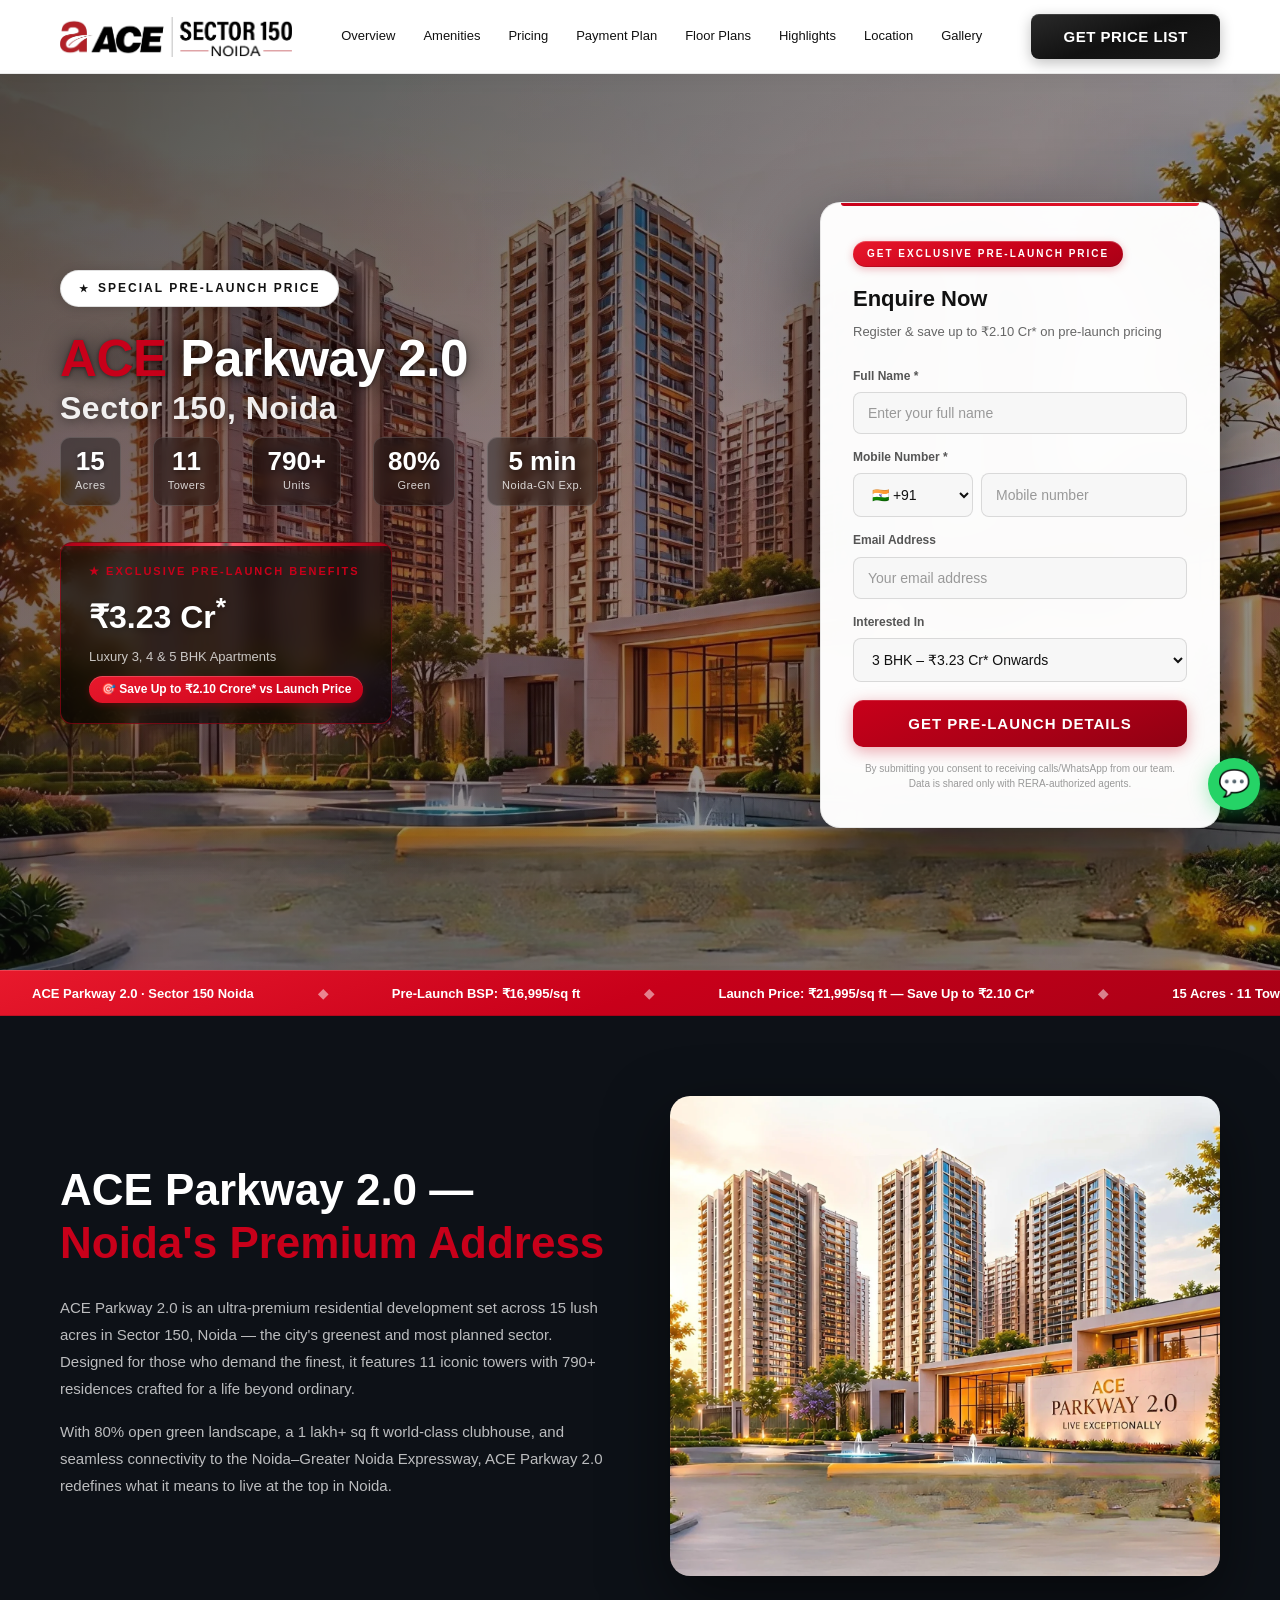
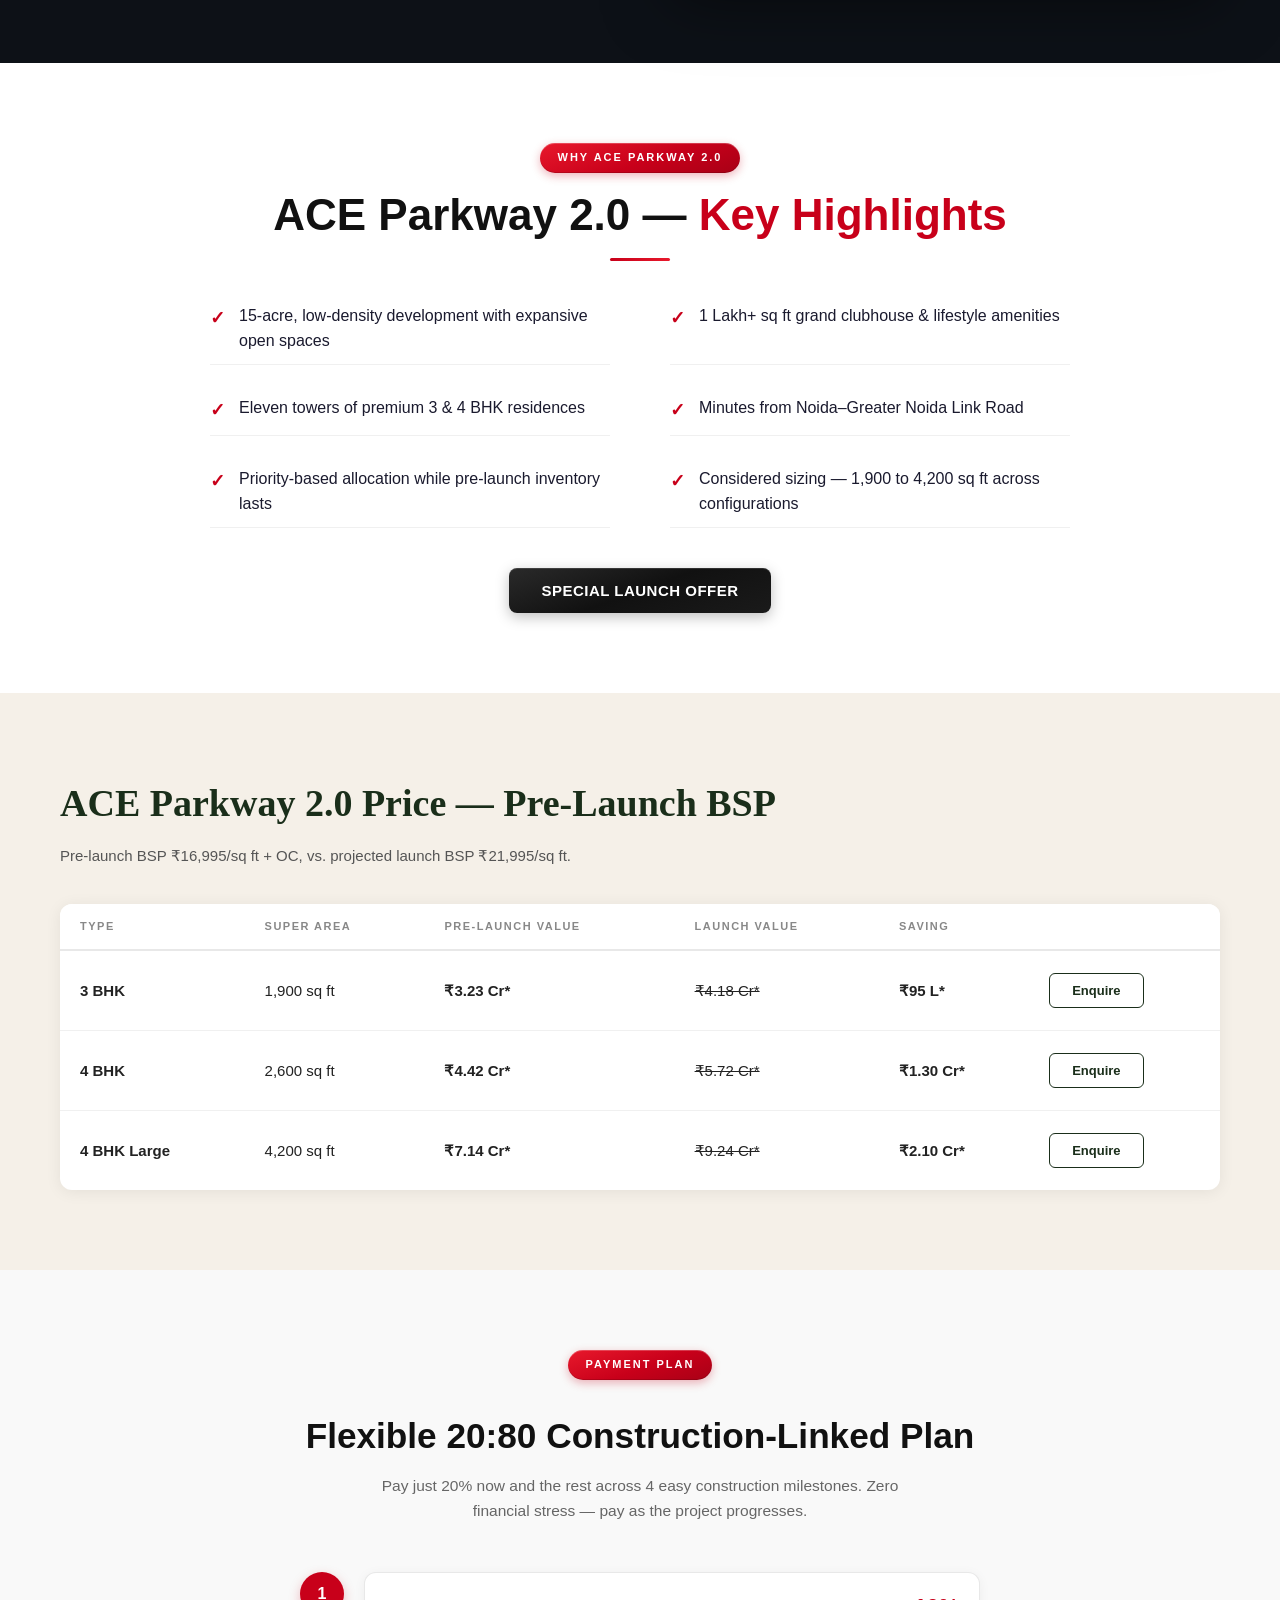
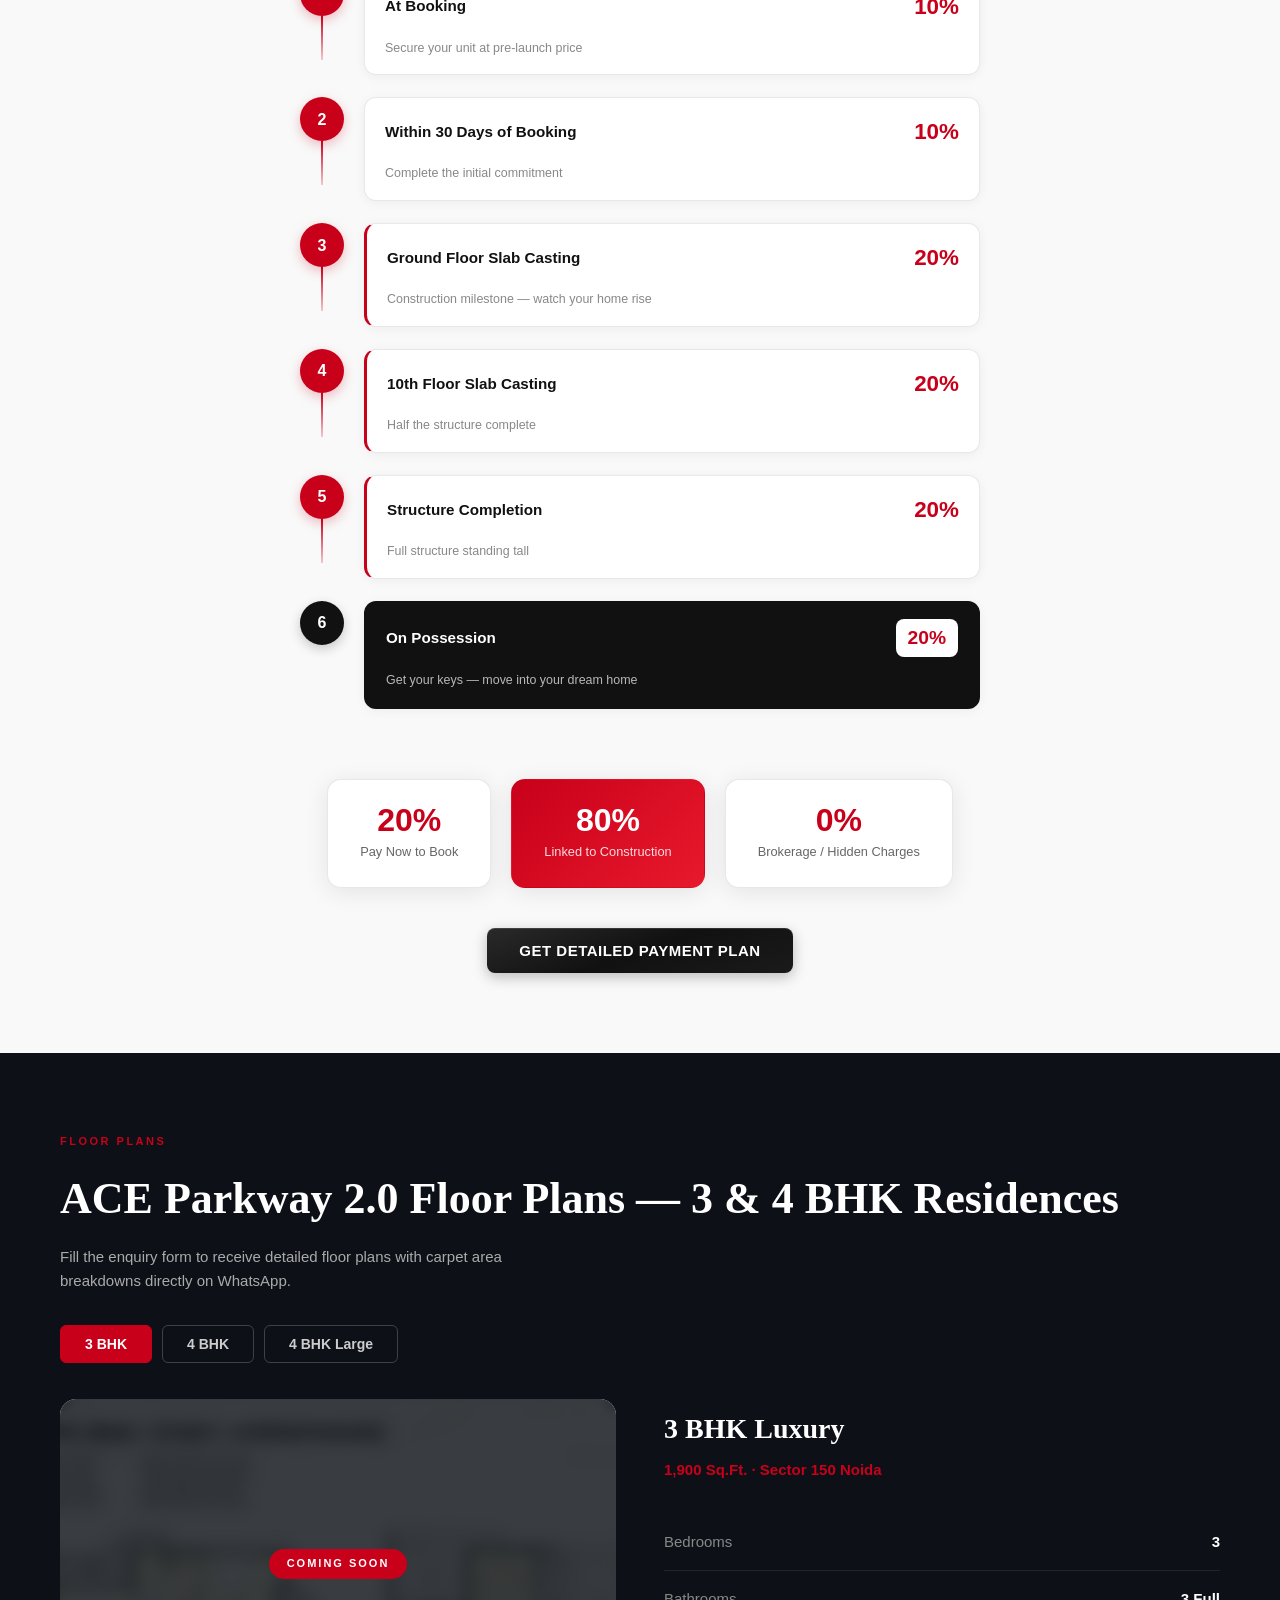
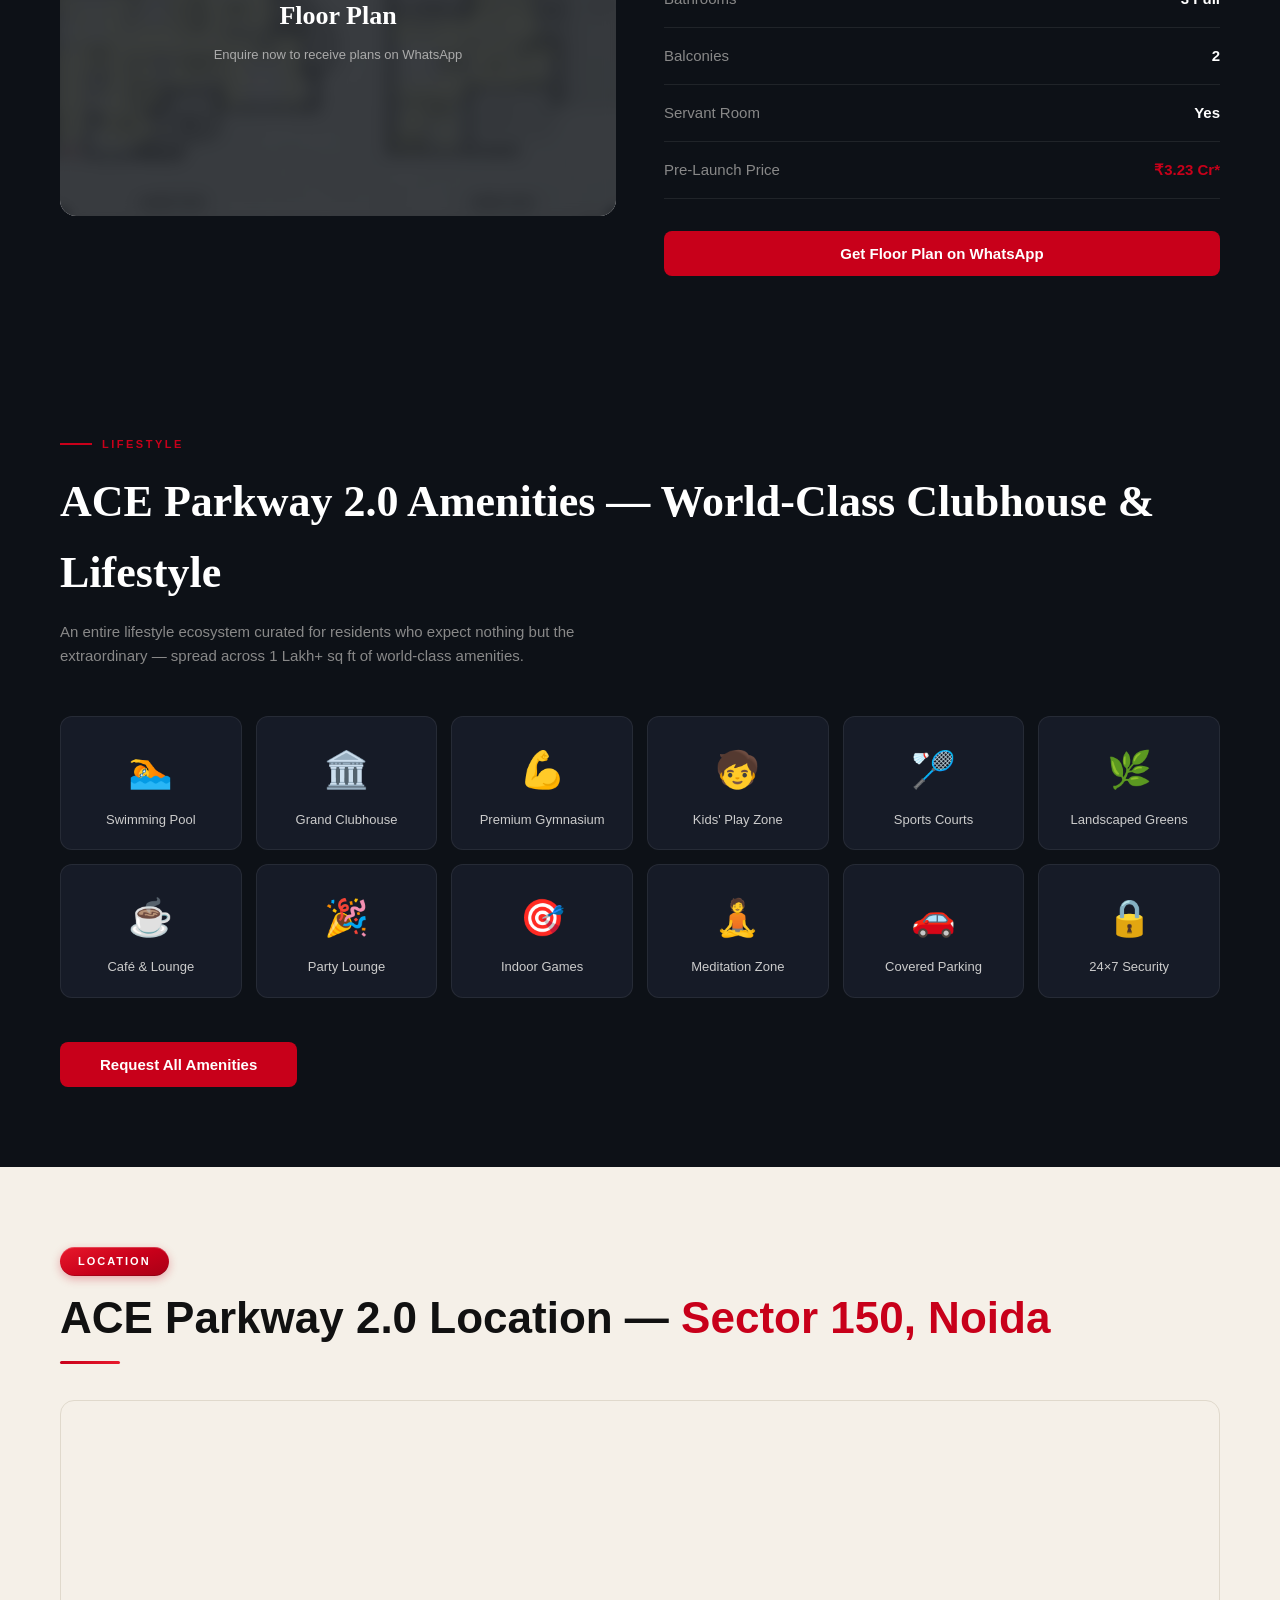
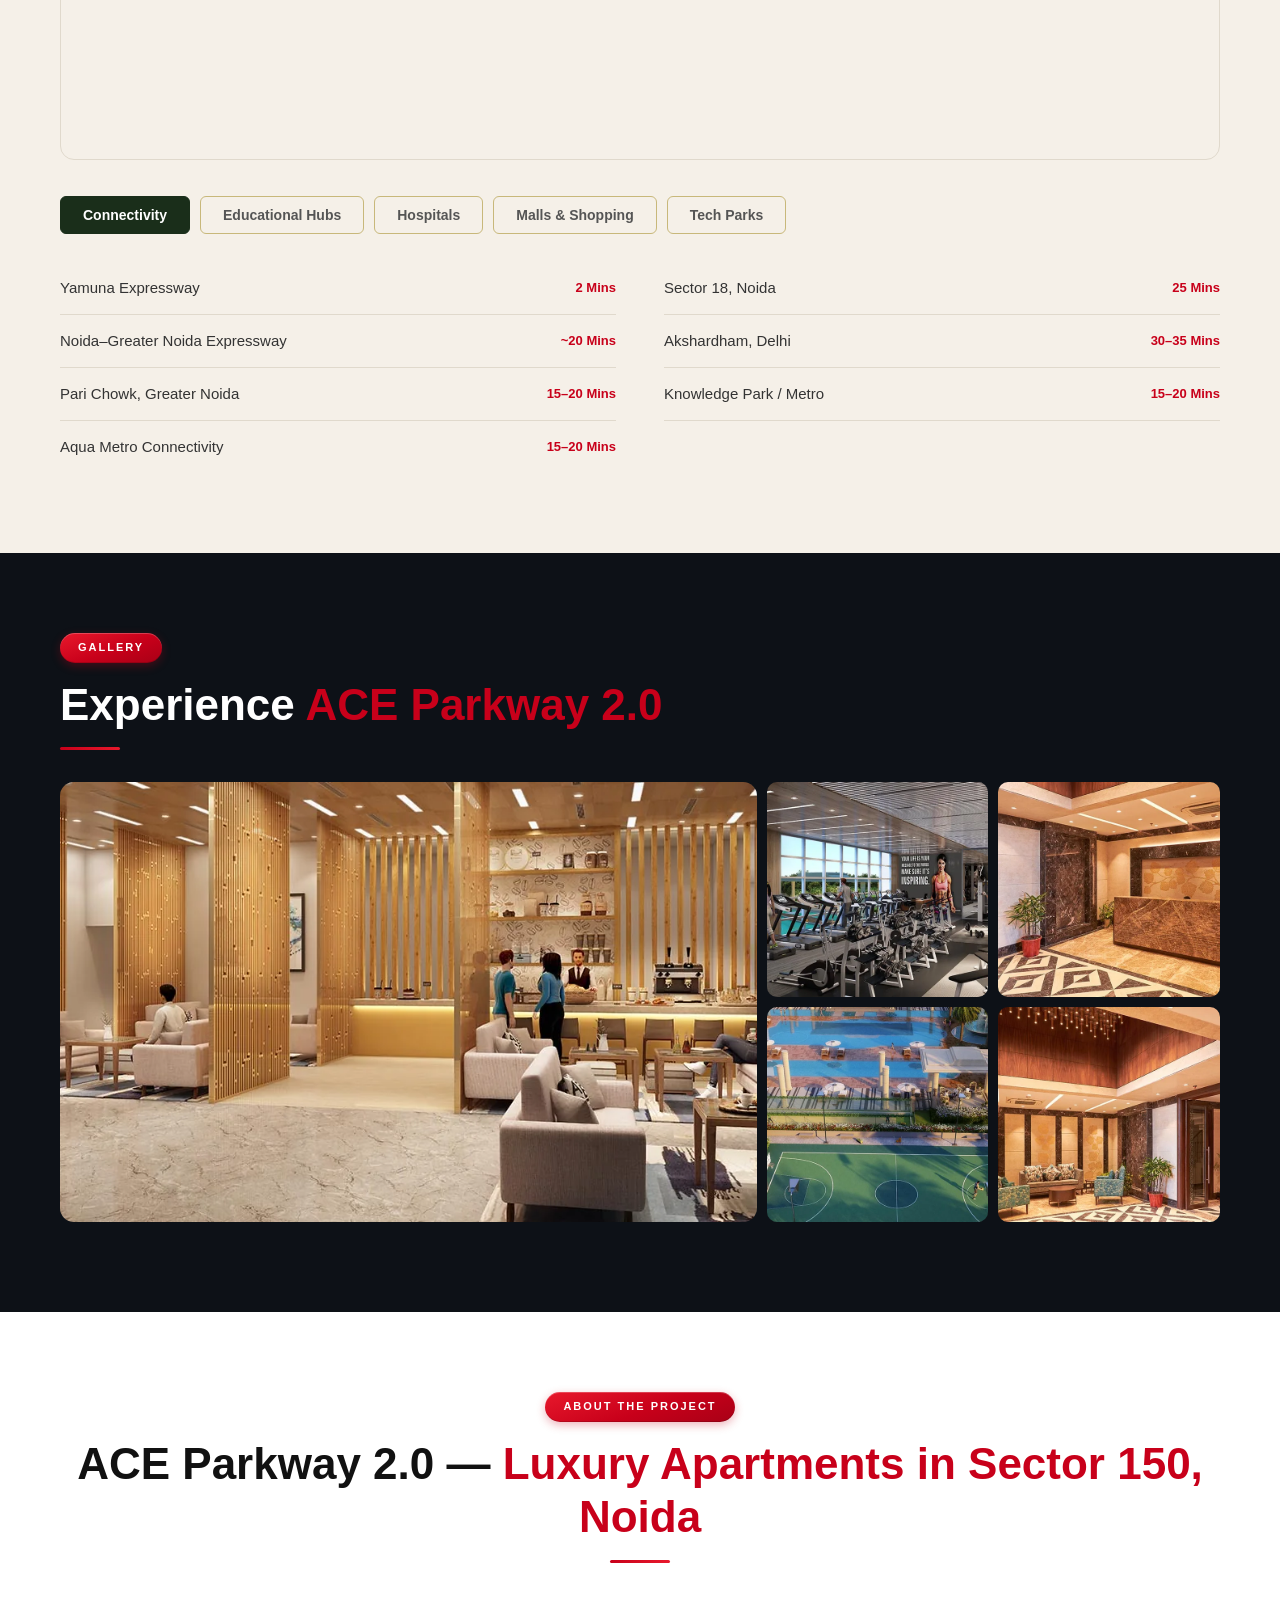
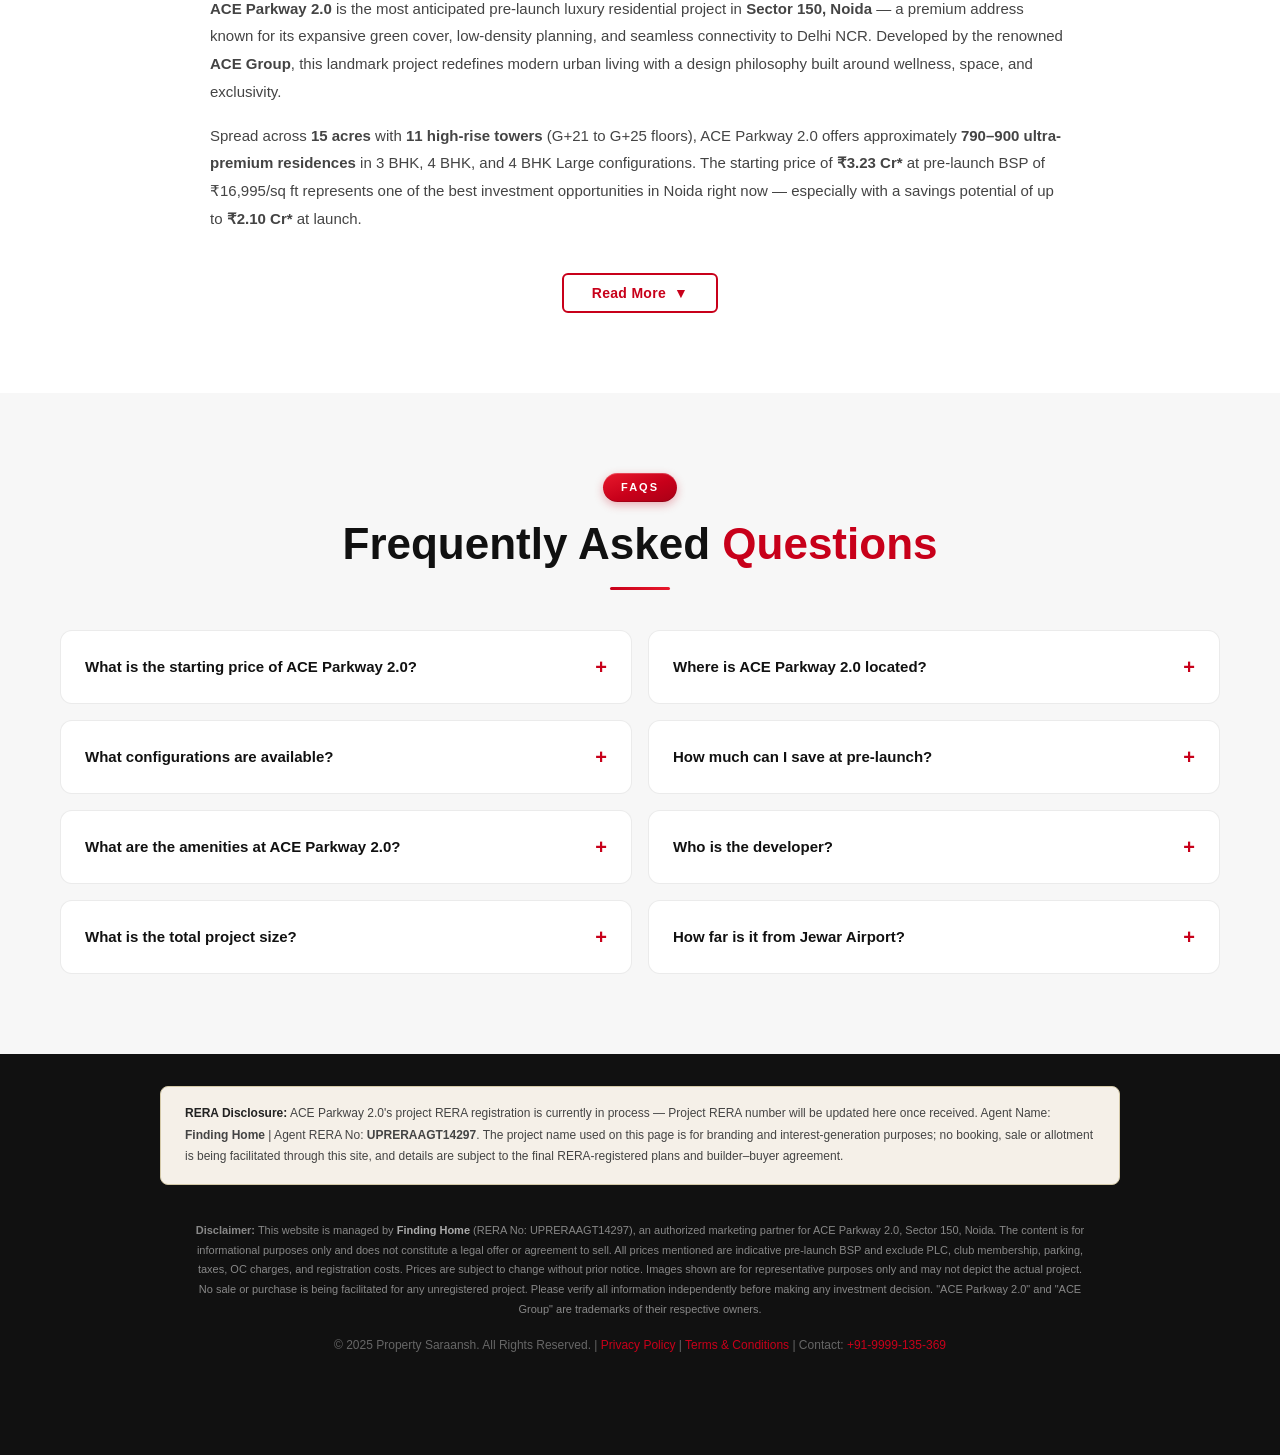
==== commit e8f99b0f: "Optimize technical SEO metadata and page speed by localized assets and lazy-loading" ====
--- a/index.html
+++ b/index.html
@@ -1,28 +1,29 @@
 <!DOCTYPE html>
 <html lang="en">
 <head>
+  <meta name="google-site-verification" content="lr6KykSP2wlJfrBkugkr_rLf30vpP9lD1i94Ffbk-NU" />
   <meta charset="UTF-8" />
   <meta name="viewport" content="width=device-width, initial-scale=1.0, shrink-to-fit=no" />
   <title>ACE Parkway 2.0 Sector 150 Noida | Luxury 3, 4 BHK from ₹3.23 Cr*</title>
   <meta name="description" content="ACE Parkway 2.0 Sector 150 Noida — Pre-launch luxury 3 & 4 BHK from ₹3.23 Cr*. 15 acres, 11 towers, 1 lakh sq ft clubhouse. Save up to ₹2.10 Cr*. Enquire now." />
   <meta name="keywords" content="ACE Parkway 2.0, ACE Parkway 2.0 Sector 150, ACE Sector 150 Noida, ACE Parkway 2.0 price, luxury apartments Sector 150 Noida, 3 BHK Sector 150, 4 BHK Noida pre-launch" />
-  <link rel="canonical" href="https://acegroupnewlaunch.in/" />
+  <link rel="canonical" href="https://aceparkway150.propertysaraansh.in/" />
 
   <!-- Open Graph -->
   <meta property="og:type" content="website" />
   <meta property="og:title" content="ACE Parkway 2.0 Sector 150 Noida | Luxury 3, 4 BHK from ₹3.23 Cr*" />
   <meta property="og:description" content="Pre-launch luxury 3 & 4 BHK residences at Sector 150 Noida. 15 acres, 11 towers, 1 lakh sq ft clubhouse. Save up to ₹2.10 Cr*. Book now." />
-  <meta property="og:url" content="https://acegroupnewlaunch.in/" />
+  <meta property="og:url" content="https://aceparkway150.propertysaraansh.in/" />
   <meta property="og:site_name" content="Property Saraansh" />
   <meta property="og:locale" content="en_IN" />
 
   <!-- Twitter Card -->
   <meta name="twitter:card" content="summary_large_image" />
   <meta name="twitter:title" content="ACE Parkway 2.0 Sector 150 Noida | Luxury 3, 4 BHK from ₹3.23 Cr*" />
-    <meta property="og:image" content="https://acegroupnewlaunch.in/ace-hero.jpg.jpg" />
+    <meta property="og:image" content="https://aceparkway150.propertysaraansh.in/hero.webp" />
   <meta property="og:image:width" content="1200" />
   <meta property="og:image:height" content="630" />
-  <meta name="twitter:image" content="https://acegroupnewlaunch.in/ace-hero.jpg.jpg" />
+  <meta name="twitter:image" content="https://aceparkway150.propertysaraansh.in/hero.webp" />
   <meta name="twitter:description" content="Pre-launch luxury 3 & 4 BHK at Sector 150 Noida. 15 acres, 11 towers, 1 lakh sq ft clubhouse. Save up to ₹2.10 Cr*." />
 
   <!-- Additional SEO -->
@@ -264,7 +265,7 @@
       inset: 0;
       background:
         linear-gradient(135deg, rgba(10,10,10,0.72) 0%, rgba(10,10,10,0.45) 50%, rgba(10,10,10,0.30) 100%),
-        url(https://www.acegroupnewlaunch.in/hero.webp) center top/cover no-repeat;
+        url(hero.webp) center top/cover no-repeat;
     }
     .hero-bg::after {
       content: '';
@@ -1694,39 +1695,51 @@
     "@type": "Product",
     "name": "ACE Parkway 2.0 — Luxury Apartments Sector 150 Noida",
     "description": "Pre-launch luxury 3 BHK & 4 BHK residences by ACE Group at Sector 150 Noida. 15 acres, 11 towers (G+21 to G+25), 1 lakh sq ft clubhouse. Prices from ₹3.23 Cr*.",
+    "image": [
+      "https://aceparkway150.propertysaraansh.in/hero.webp"
+    ],
+    "sku": "ACE-PARKWAY-2.0",
+    "mpn": "ACE-PARKWAY-SEC150",
     "brand": {
       "@type": "Brand",
       "name": "ACE Group"
     },
-    "offers": [
-      {
-        "@type": "Offer",
-        "name": "3 BHK — 1,900 sq ft",
-        "price": "32300000",
-        "priceCurrency": "INR",
-        "description": "3 BHK apartment, 1,900 sq ft at pre-launch BSP ₹16,995/sq ft",
-        "availability": "https://schema.org/PreOrder",
-        "url": "https://acegroupnewlaunch.in/"
-      },
-      {
-        "@type": "Offer",
-        "name": "4 BHK — 2,600 sq ft",
-        "price": "44200000",
-        "priceCurrency": "INR",
-        "description": "4 BHK apartment, 2,600 sq ft at pre-launch BSP ₹16,995/sq ft",
-        "availability": "https://schema.org/PreOrder",
-        "url": "https://acegroupnewlaunch.in/"
-      },
-      {
-        "@type": "Offer",
-        "name": "4 BHK Large — 4,200 sq ft",
-        "price": "71400000",
-        "priceCurrency": "INR",
-        "description": "4 BHK Large apartment, 4,200 sq ft at pre-launch BSP ₹16,995/sq ft",
-        "availability": "https://schema.org/PreOrder",
-        "url": "https://acegroupnewlaunch.in/"
-      }
-    ],
+    "offers": {
+      "@type": "AggregateOffer",
+      "priceCurrency": "INR",
+      "lowPrice": "32300000",
+      "highPrice": "71400000",
+      "offerCount": "3",
+      "offers": [
+        {
+          "@type": "Offer",
+          "name": "3 BHK — 1,900 sq ft",
+          "price": "32300000",
+          "priceCurrency": "INR",
+          "description": "3 BHK apartment, 1,900 sq ft at pre-launch BSP ₹16,995/sq ft",
+          "availability": "https://schema.org/PreOrder",
+          "url": "https://aceparkway150.propertysaraansh.in/"
+        },
+        {
+          "@type": "Offer",
+          "name": "4 BHK — 2,600 sq ft",
+          "price": "44200000",
+          "priceCurrency": "INR",
+          "description": "4 BHK apartment, 2,600 sq ft at pre-launch BSP ₹16,995/sq ft",
+          "availability": "https://schema.org/PreOrder",
+          "url": "https://aceparkway150.propertysaraansh.in/"
+        },
+        {
+          "@type": "Offer",
+          "name": "4 BHK Large — 4,200 sq ft",
+          "price": "71400000",
+          "priceCurrency": "INR",
+          "description": "4 BHK Large apartment, 4,200 sq ft at pre-launch BSP ₹16,995/sq ft",
+          "availability": "https://schema.org/PreOrder",
+          "url": "https://aceparkway150.propertysaraansh.in/"
+        }
+      ]
+    },
     "aggregateRating": {
       "@type": "AggregateRating",
       "ratingValue": "4.8",
@@ -1822,7 +1835,7 @@
 <header class="header">
   <div class="container">
     <a href="#" class="logo">
-      <img height="533" width="800" style="height:40px; width:auto;" src="https://www.acegroupnewlaunch.in/logo-ace-parway.png" alt="ACE Sector 150 Noida" class="logo-ace-img" />
+      <img height="533" width="800" style="height:40px; width:auto;" src="logo-ace-parway.png" alt="ACE Sector 150 Noida" class="logo-ace-img" />
 
     </a>
     <nav class="nav">
@@ -2021,7 +2034,7 @@
         
       </div>
       <div class="overview-right">
-        <img height="533" width="800" src="https://www.acegroupnewlaunch.in/hero.webp" alt="ACE Parkway 2.0 Sector 150 Noida" />
+        <img height="533" width="800" src="hero.webp" fetchpriority="high" alt="ACE Parkway 2.0 Sector 150 Noida" />
       </div>
     </div>
   </div>
@@ -2357,7 +2370,7 @@
     <div class="fp-panel active" id="fp-bhk3">
       <div class="fp-body">
         <div class="fp-image-wrap">
-          <div class="fp-image-blur" style="background:url(https://www.acegroupnewlaunch.in/bg-section-1.webp) center/cover no-repeat;filter:blur(6px) brightness(0.7);transform:scale(1.05);"></div>
+          <div class="fp-image-blur" style="background:url(bg-section-1.webp) center/cover no-repeat;filter:blur(6px) brightness(0.7);transform:scale(1.05);"></div>
           <div class="fp-coming-soon-overlay">
             <span class="fp-cs-badge">Coming Soon</span>
             <div class="fp-cs-title">Floor Plan</div>
@@ -2381,7 +2394,7 @@
     <div class="fp-panel" id="fp-bhk4">
       <div class="fp-body">
         <div class="fp-image-wrap">
-          <div class="fp-image-blur" style="background:url(https://www.acegroupnewlaunch.in/bg-section-1.webp) center/cover no-repeat;filter:blur(6px) brightness(0.7);transform:scale(1.05);"></div>
+          <div class="fp-image-blur" style="background:url(bg-section-1.webp) center/cover no-repeat;filter:blur(6px) brightness(0.7);transform:scale(1.05);"></div>
           <div class="fp-coming-soon-overlay">
             <span class="fp-cs-badge">Coming Soon</span>
             <div class="fp-cs-title">Floor Plan</div>
@@ -2405,7 +2418,7 @@
     <div class="fp-panel" id="fp-bhk4l">
       <div class="fp-body">
         <div class="fp-image-wrap">
-          <div class="fp-image-blur" style="background:url(https://www.acegroupnewlaunch.in/bg-section-1.webp) center/cover no-repeat;filter:blur(6px) brightness(0.7);transform:scale(1.05);"></div>
+          <div class="fp-image-blur" style="background:url(bg-section-1.webp) center/cover no-repeat;filter:blur(6px) brightness(0.7);transform:scale(1.05);"></div>
           <div class="fp-coming-soon-overlay">
             <span class="fp-cs-badge">Coming Soon</span>
             <div class="fp-cs-title">Floor Plan</div>
@@ -2552,26 +2565,26 @@
     <div class="gallery-grid scroll-reveal">
       <!-- LARGE IMAGE -->
       <div class="gallery-main" onclick="openGallery(0)">
-        <img height="533" width="800" id="gimg-0" src="https://www.acegroupnewlaunch.in/gallery-1.webp" alt="ACE Parkway Gallery 1">
+        <img height="533" width="800" id="gimg-0" src="gallery-1.webp" loading="lazy" alt="ACE Parkway Gallery 1">
         <div class="gallery-overlay-icon"><span>⊕</span></div>
       </div>
 
       <!-- 4 THUMBS -->
       <div class="gallery-thumbs">
         <div class="gallery-thumb" onclick="openGallery(1)">
-          <img height="533" width="800" id="gimg-1" src="https://www.acegroupnewlaunch.in/gallery-2.webp" alt="ACE Parkway Gallery 2">
+          <img height="533" width="800" id="gimg-1" src="gallery-2.webp" loading="lazy" alt="ACE Parkway Gallery 2">
           <div class="gallery-overlay-icon"><span>⊕</span></div>
         </div>
         <div class="gallery-thumb" onclick="openGallery(2)">
-          <img height="533" width="800" id="gimg-2" src="https://www.acegroupnewlaunch.in/gallery-3.webp" alt="ACE Parkway Gallery 3">
+          <img height="533" width="800" id="gimg-2" src="gallery-3.webp" loading="lazy" alt="ACE Parkway Gallery 3">
           <div class="gallery-overlay-icon"><span>⊕</span></div>
         </div>
         <div class="gallery-thumb" onclick="openGallery(3)">
-          <img height="533" width="800" id="gimg-3" src="https://www.acegroupnewlaunch.in/gallery-4.webp" alt="ACE Parkway Gallery 4">
+          <img height="533" width="800" id="gimg-3" src="gallery-4.webp" loading="lazy" alt="ACE Parkway Gallery 4">
           <div class="gallery-overlay-icon"><span>⊕</span></div>
         </div>
         <div class="gallery-thumb" onclick="openGallery(4)">
-          <img height="533" width="800" id="gimg-4" src="https://www.acegroupnewlaunch.in/gallery-5.webp" alt="ACE Parkway Gallery 5">
+          <img height="533" width="800" id="gimg-4" src="gallery-5.webp" loading="lazy" alt="ACE Parkway Gallery 5">
           <div class="gallery-overlay-icon"><span>⊕</span></div>
         </div>
       </div>
@@ -2730,7 +2743,7 @@
     </p>
     <p class="footer-bottom">
       © 2025 Property Saraansh. All Rights Reserved. |
-      <a href="https://www.acegroupnewlaunch.in/privacy-policy.html">Privacy Policy</a> | <a href="https://www.acegroupnewlaunch.in/terms.html">Terms &amp; Conditions</a> |
+      <a href="privacy-policy.html">Privacy Policy</a> | <a href="terms-conditions.html">Terms &amp; Conditions</a> |
       Contact: <a href="tel:+919999135369" onclick="window.dataLayer=window.dataLayer||[];window.dataLayer.push({'event':'call_click'});">+91-9999-135-369</a>
     </p>
   </div>
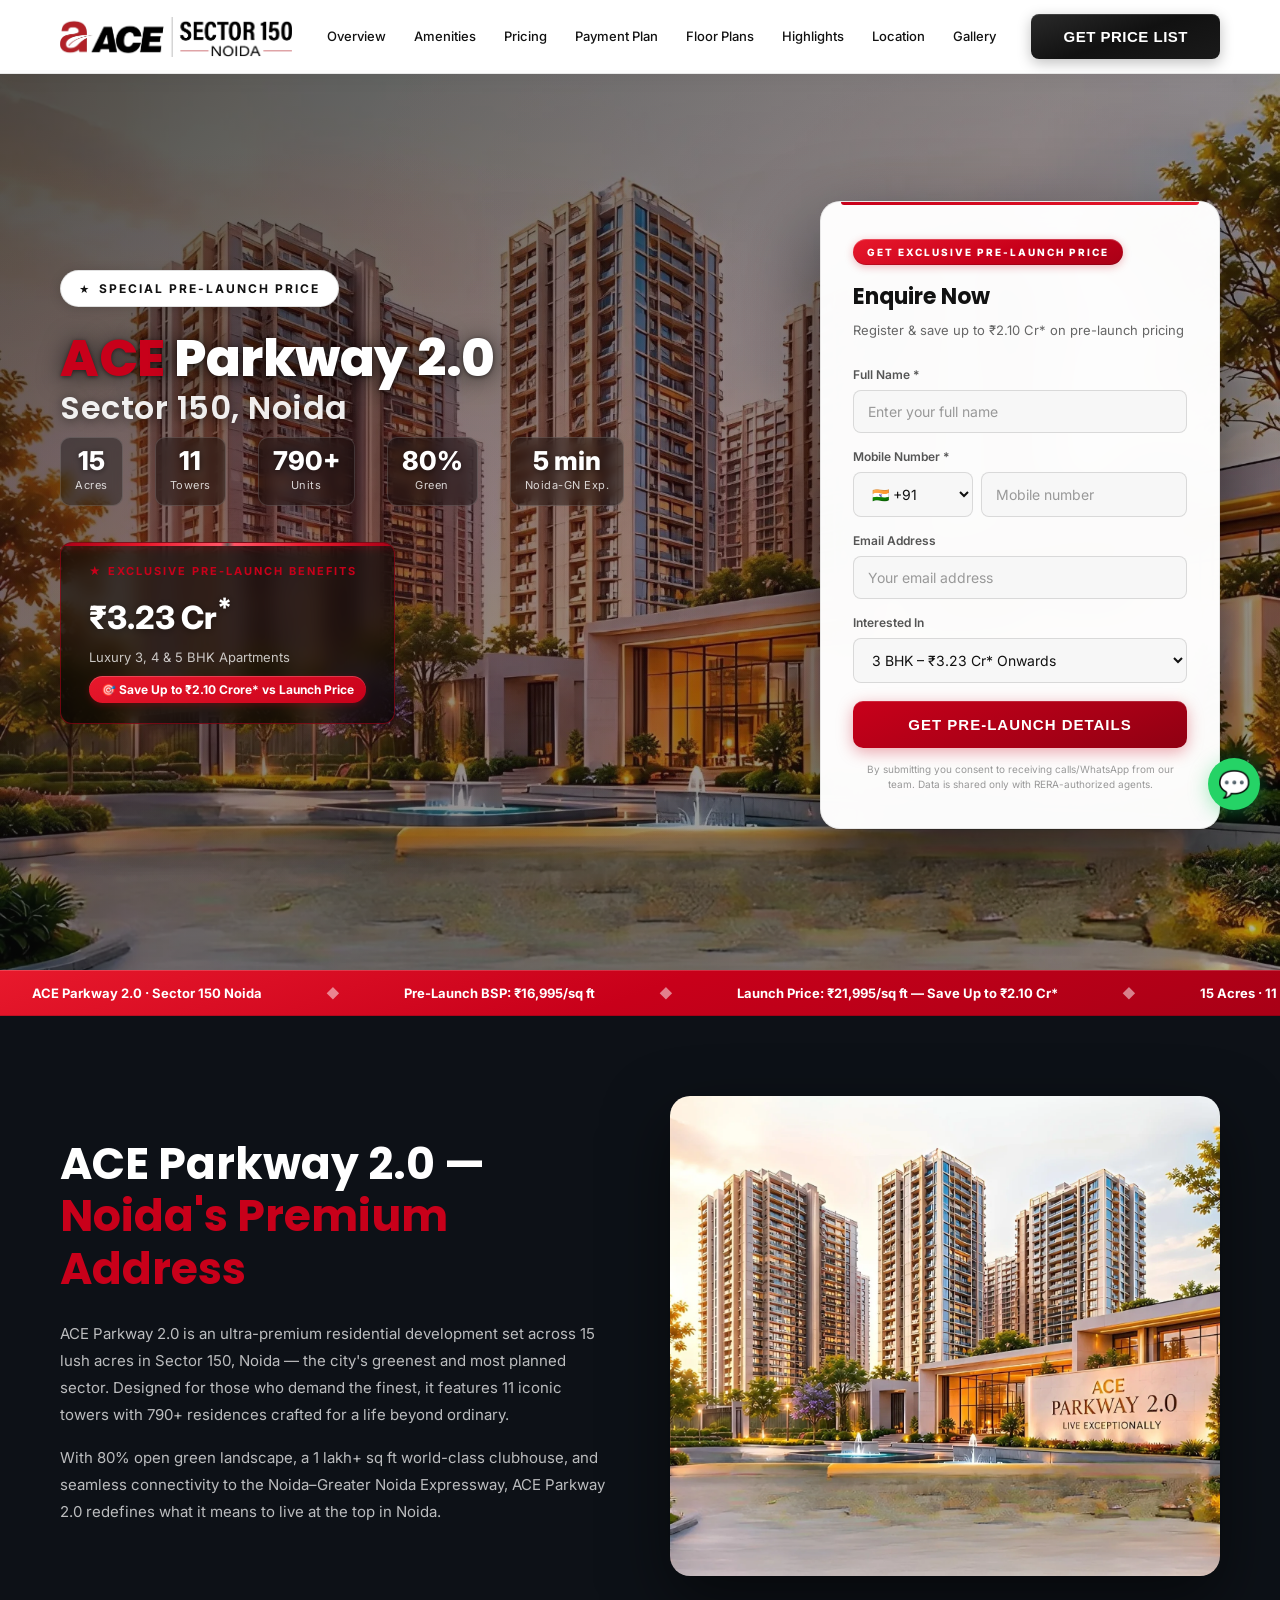
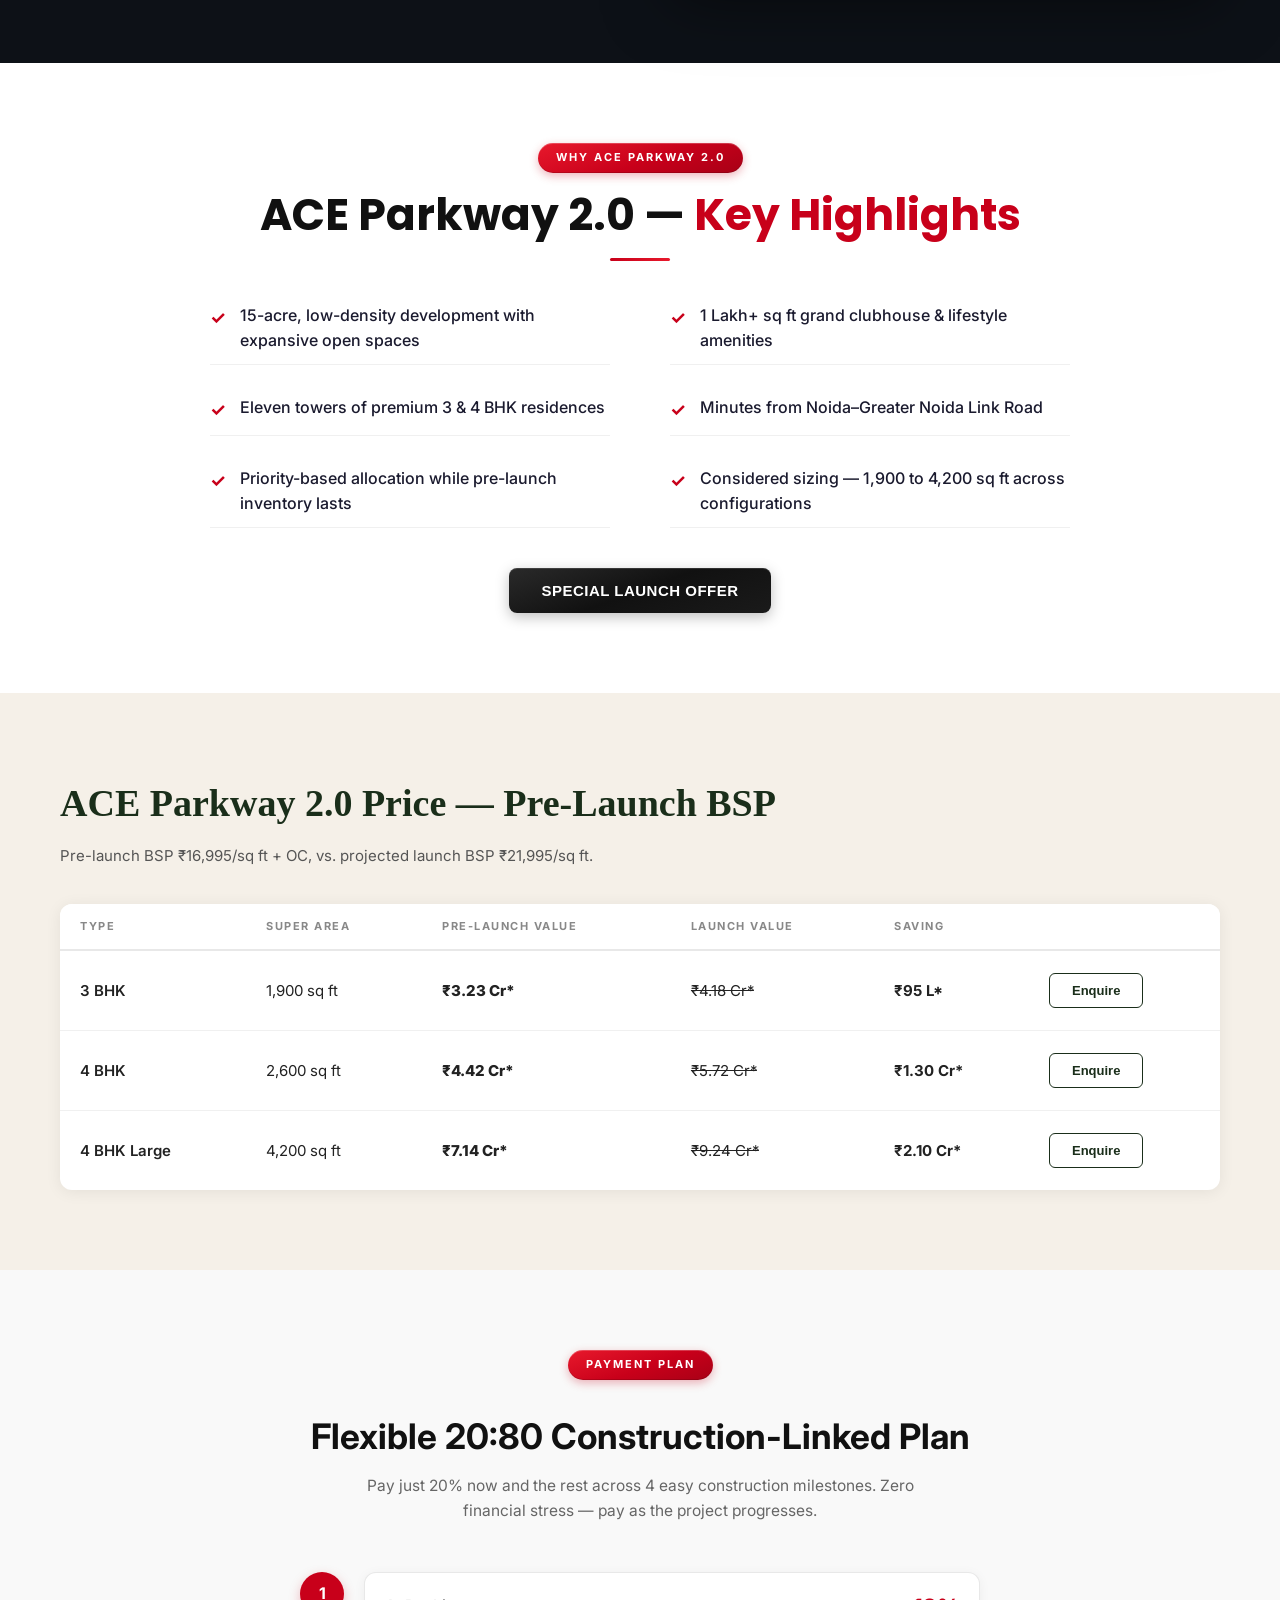
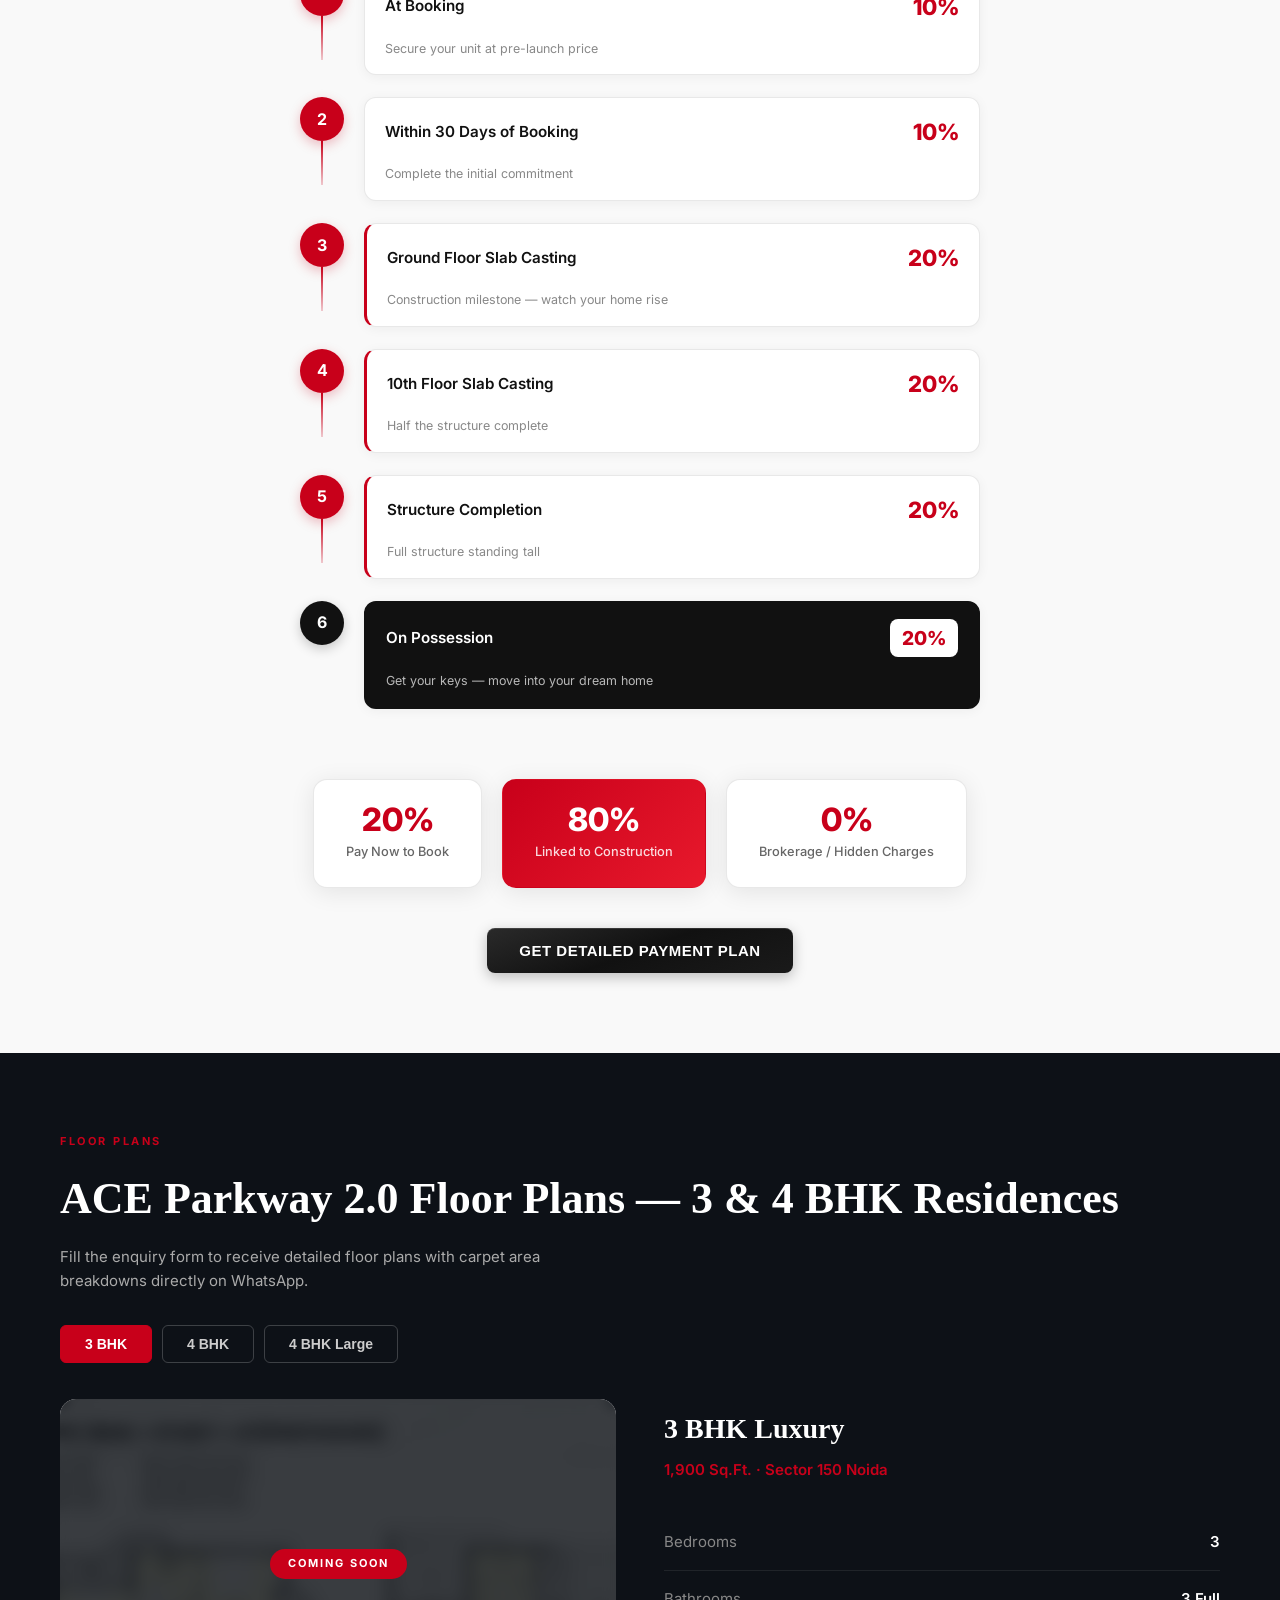
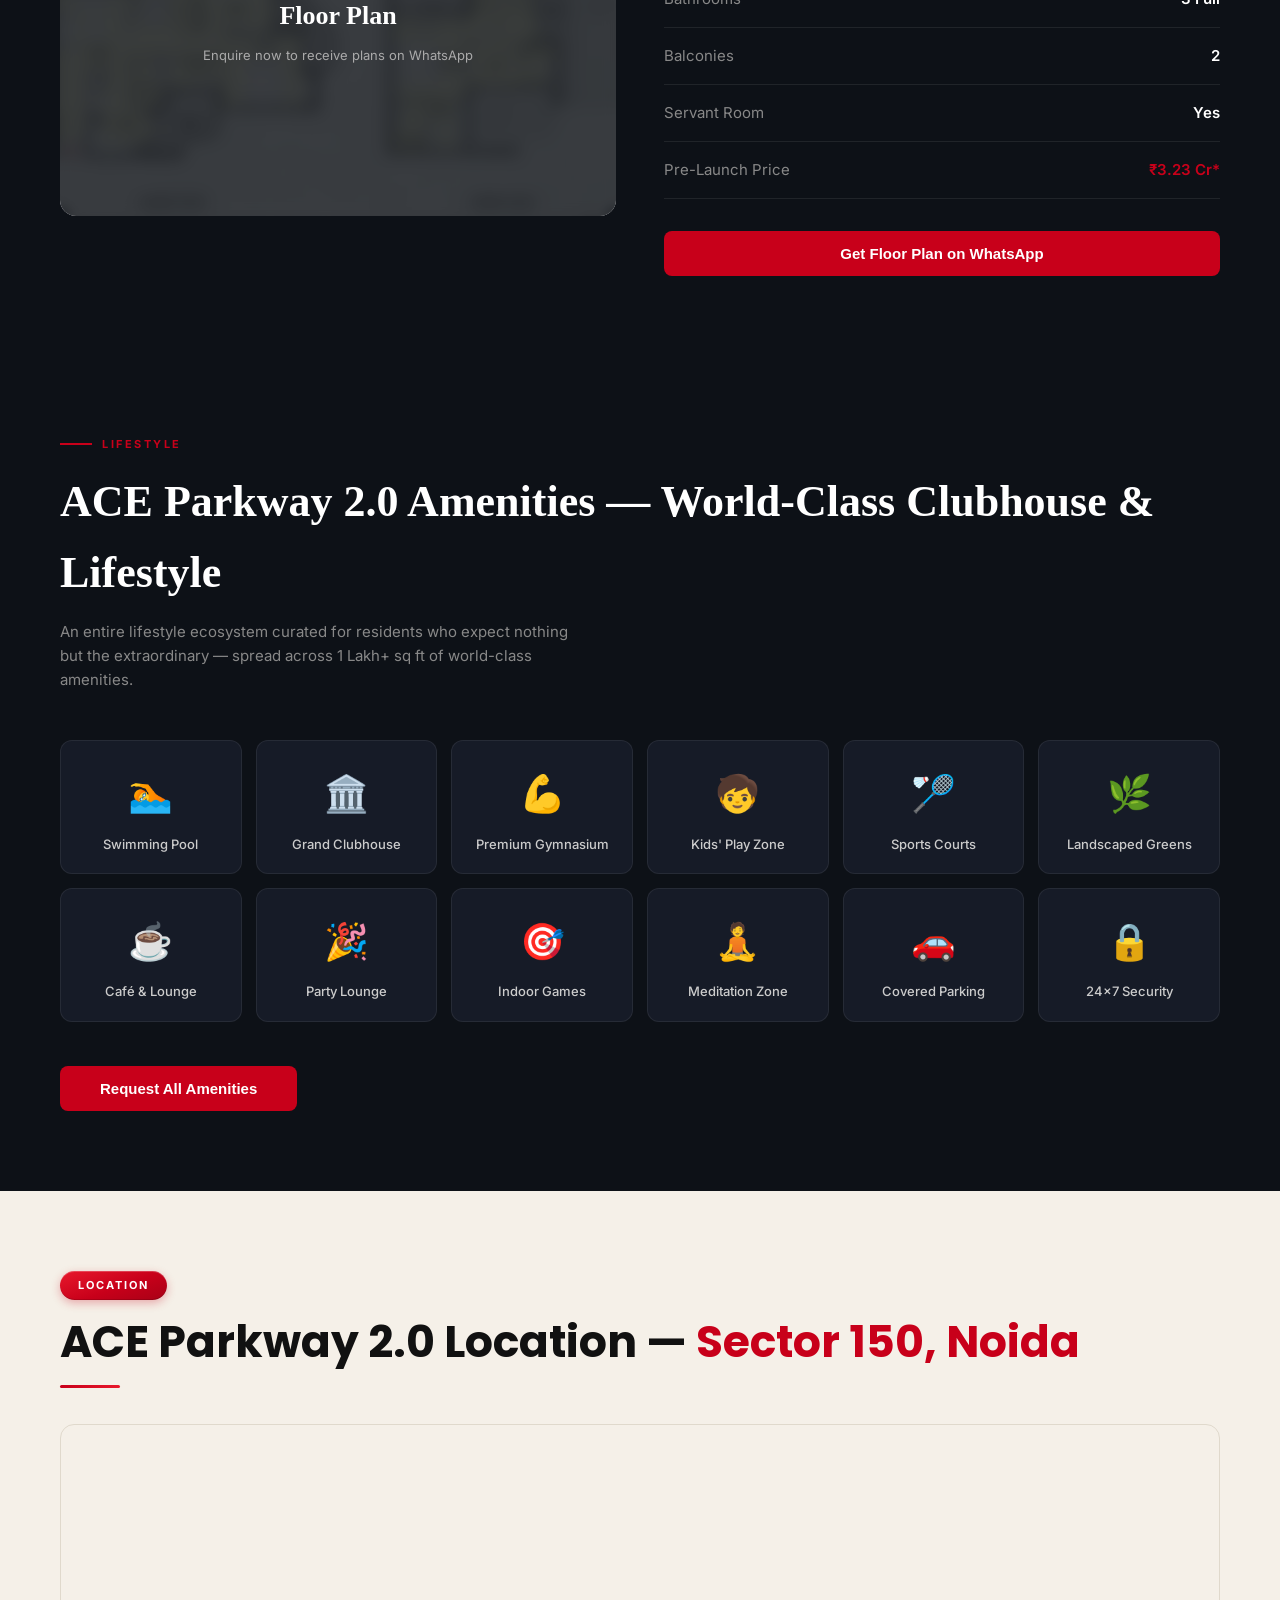
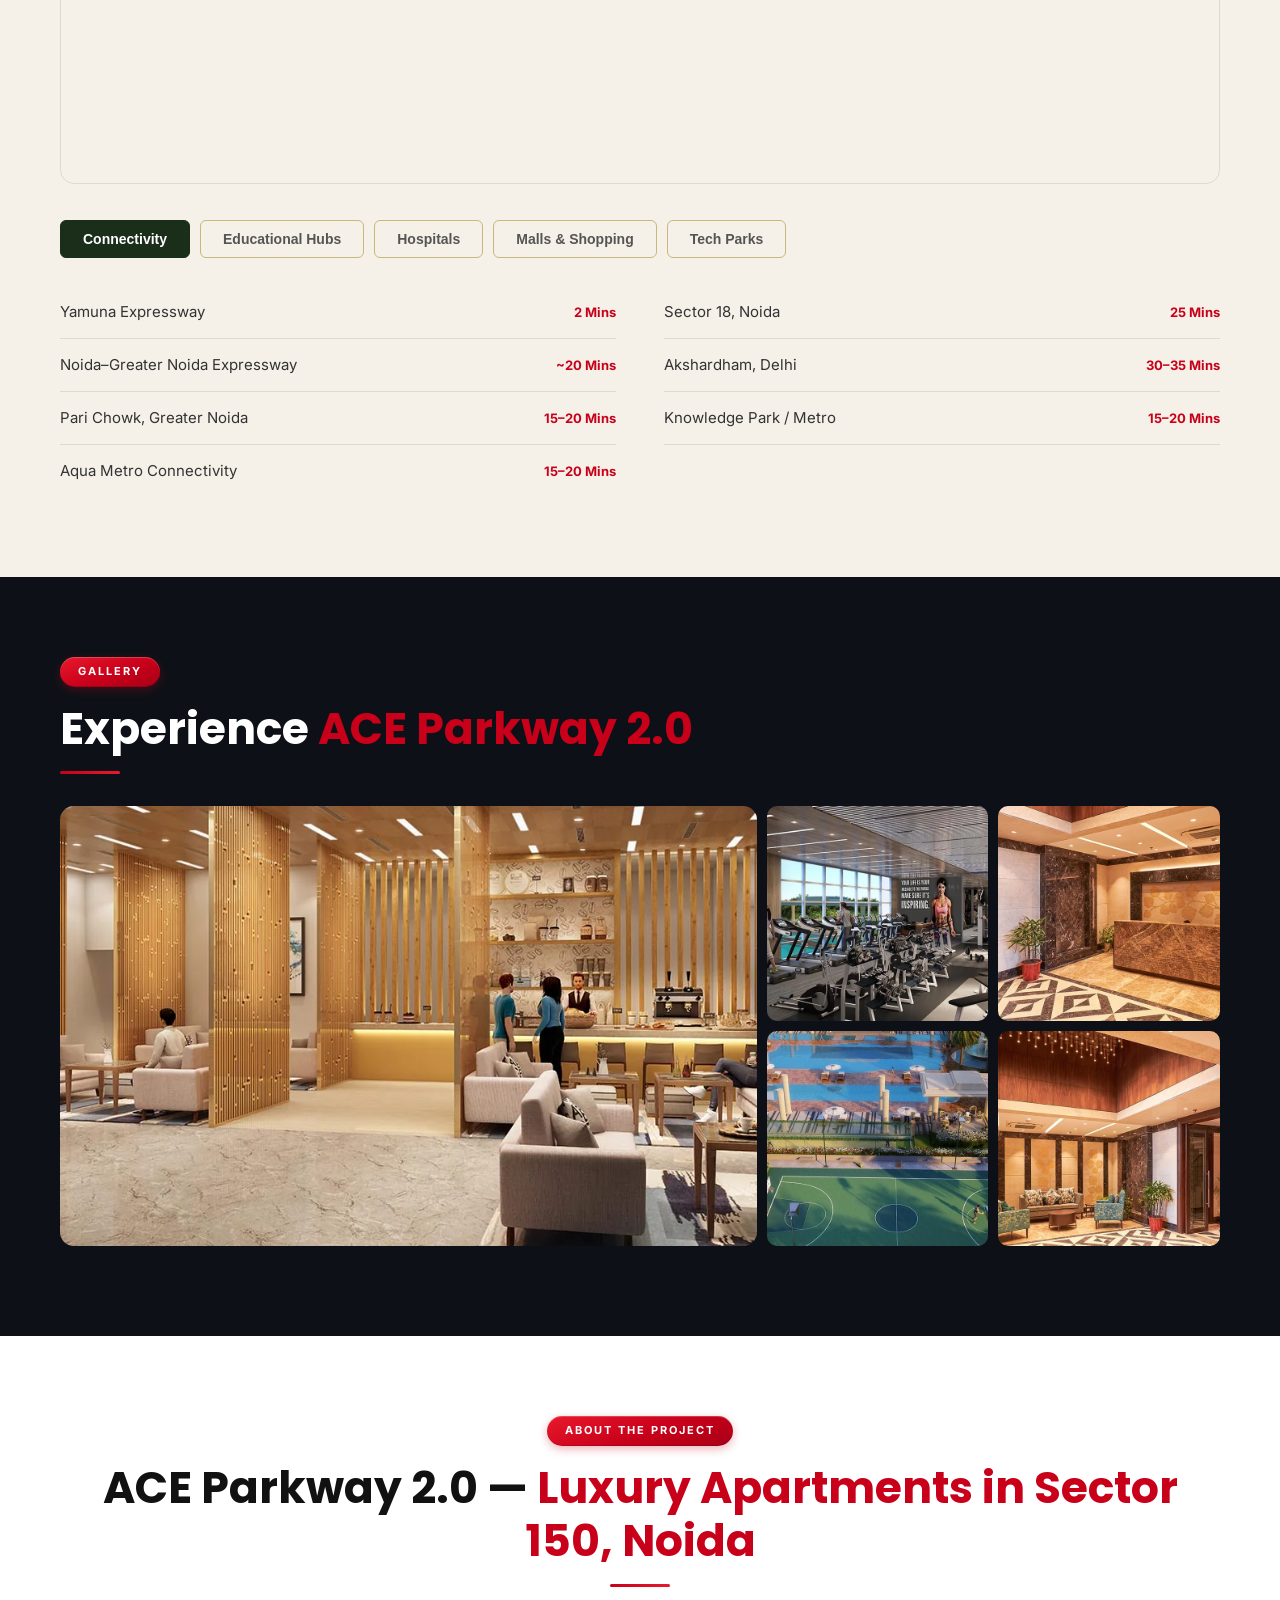
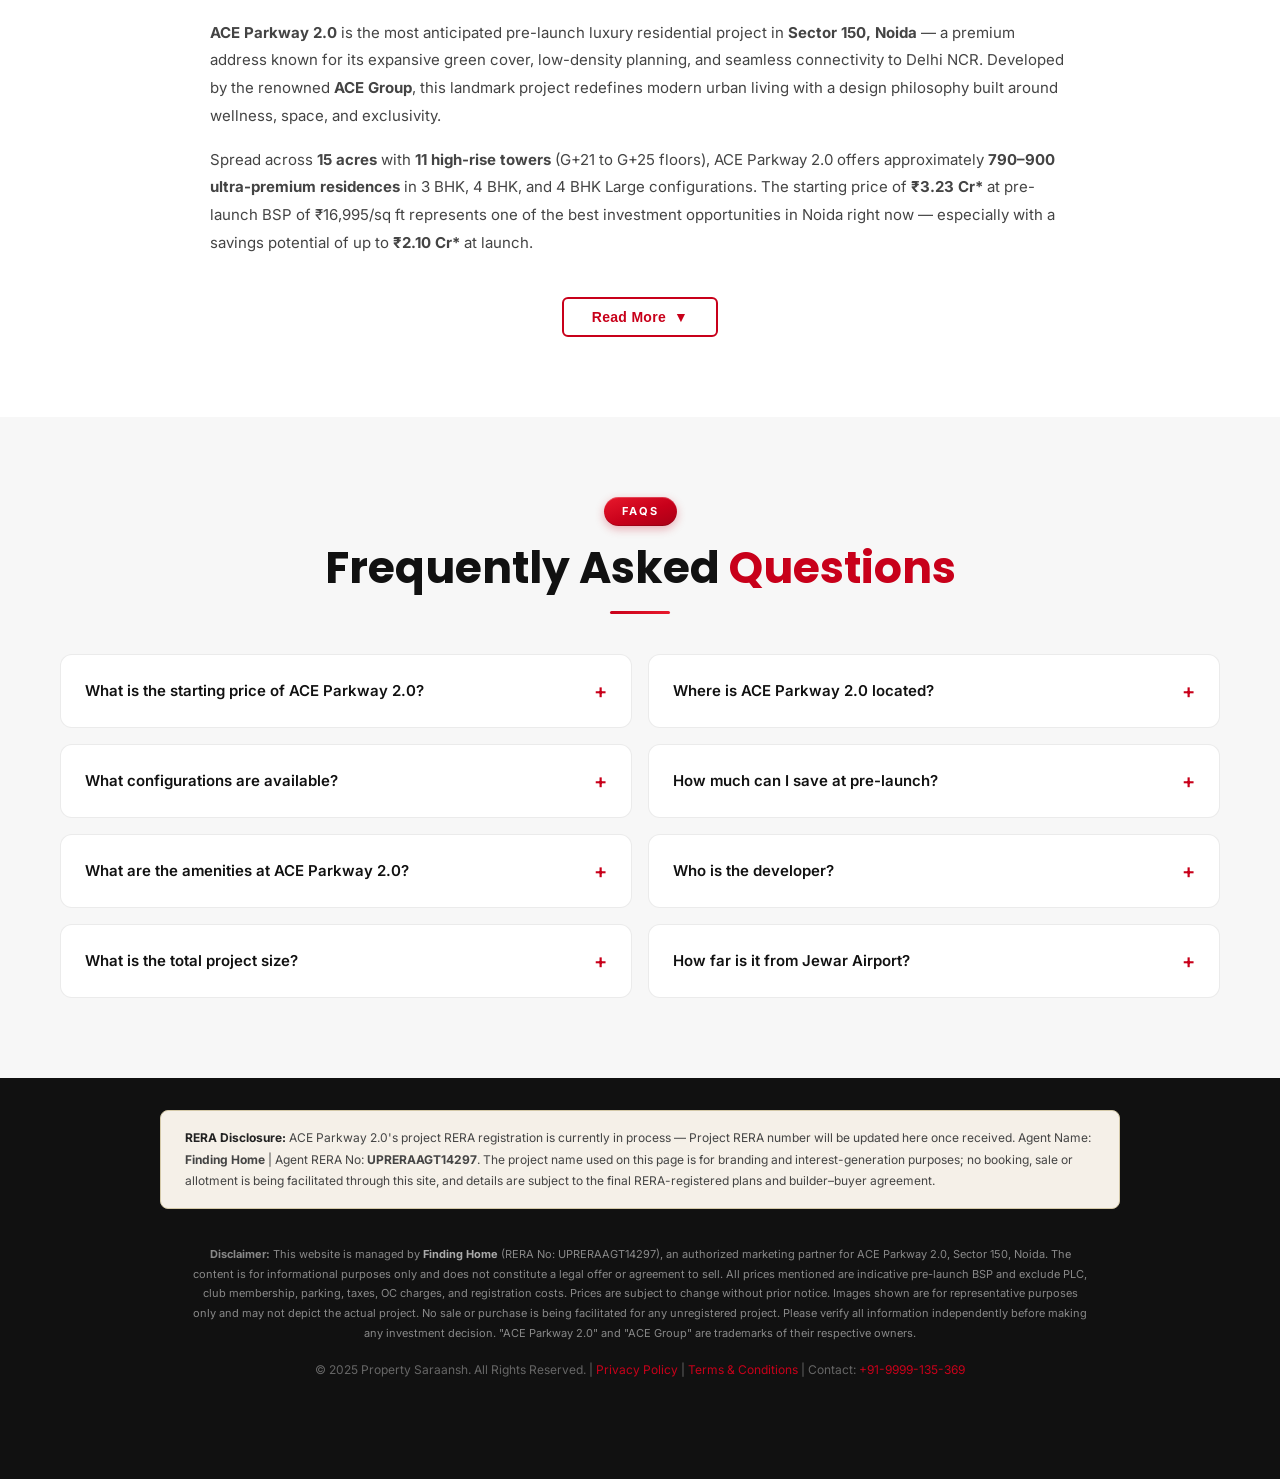
==== commit 94d23532: "Optimize font loading by replacing CSS @import with high-performance preconnect link tags" ====
--- a/index.html
+++ b/index.html
@@ -8,6 +8,11 @@
   <meta name="description" content="ACE Parkway 2.0 Sector 150 Noida — Pre-launch luxury 3 & 4 BHK from ₹3.23 Cr*. 15 acres, 11 towers, 1 lakh sq ft clubhouse. Save up to ₹2.10 Cr*. Enquire now." />
   <meta name="keywords" content="ACE Parkway 2.0, ACE Parkway 2.0 Sector 150, ACE Sector 150 Noida, ACE Parkway 2.0 price, luxury apartments Sector 150 Noida, 3 BHK Sector 150, 4 BHK Noida pre-launch" />
   <link rel="canonical" href="https://aceparkway150.propertysaraansh.in/" />
+  <!-- Google Fonts Preconnect & Parallel Load -->
+  <link rel="preconnect" href="https://fonts.googleapis.com">
+  <link rel="preconnect" href="https://fonts.gstatic.com" crossorigin>
+  <link href="https://fonts.googleapis.com/css2?family=Poppins:wght@300;400;500;600;700;800&family=Inter:wght@400;500;600;700&display=swap" rel="stylesheet">
+
 
   <!-- Open Graph -->
   <meta property="og:type" content="website" />
@@ -113,8 +118,7 @@
       padding-top: 70px;
     }
 
-    /* Google Fonts */
-    @import url('https://fonts.googleapis.com/css2?family=Poppins:wght@300;400;500;600;700;800&family=Inter:wght@400;500;600;700&display=swap');
+    /* Google Fonts loaded via HTML links in head */
 
     /* ─── SCROLLBAR ─────────────────────────────────────────────── */
     ::-webkit-scrollbar { width: 6px; }
@@ -2565,26 +2569,26 @@
     <div class="gallery-grid scroll-reveal">
       <!-- LARGE IMAGE -->
       <div class="gallery-main" onclick="openGallery(0)">
-        <img height="533" width="800" id="gimg-0" src="gallery-1.webp" loading="lazy" alt="ACE Parkway Gallery 1">
+        <img height="533" width="800" id="gimg-0" src="gallery-1.webp" alt="ACE Parkway Gallery 1">
         <div class="gallery-overlay-icon"><span>⊕</span></div>
       </div>
 
       <!-- 4 THUMBS -->
       <div class="gallery-thumbs">
         <div class="gallery-thumb" onclick="openGallery(1)">
-          <img height="533" width="800" id="gimg-1" src="gallery-2.webp" loading="lazy" alt="ACE Parkway Gallery 2">
+          <img height="533" width="800" id="gimg-1" src="gallery-2.webp" alt="ACE Parkway Gallery 2">
           <div class="gallery-overlay-icon"><span>⊕</span></div>
         </div>
         <div class="gallery-thumb" onclick="openGallery(2)">
-          <img height="533" width="800" id="gimg-2" src="gallery-3.webp" loading="lazy" alt="ACE Parkway Gallery 3">
+          <img height="533" width="800" id="gimg-2" src="gallery-3.webp" alt="ACE Parkway Gallery 3">
           <div class="gallery-overlay-icon"><span>⊕</span></div>
         </div>
         <div class="gallery-thumb" onclick="openGallery(3)">
-          <img height="533" width="800" id="gimg-3" src="gallery-4.webp" loading="lazy" alt="ACE Parkway Gallery 4">
+          <img height="533" width="800" id="gimg-3" src="gallery-4.webp" alt="ACE Parkway Gallery 4">
           <div class="gallery-overlay-icon"><span>⊕</span></div>
         </div>
         <div class="gallery-thumb" onclick="openGallery(4)">
-          <img height="533" width="800" id="gimg-4" src="gallery-5.webp" loading="lazy" alt="ACE Parkway Gallery 5">
+          <img height="533" width="800" id="gimg-4" src="gallery-5.webp" alt="ACE Parkway Gallery 5">
           <div class="gallery-overlay-icon"><span>⊕</span></div>
         </div>
       </div>
